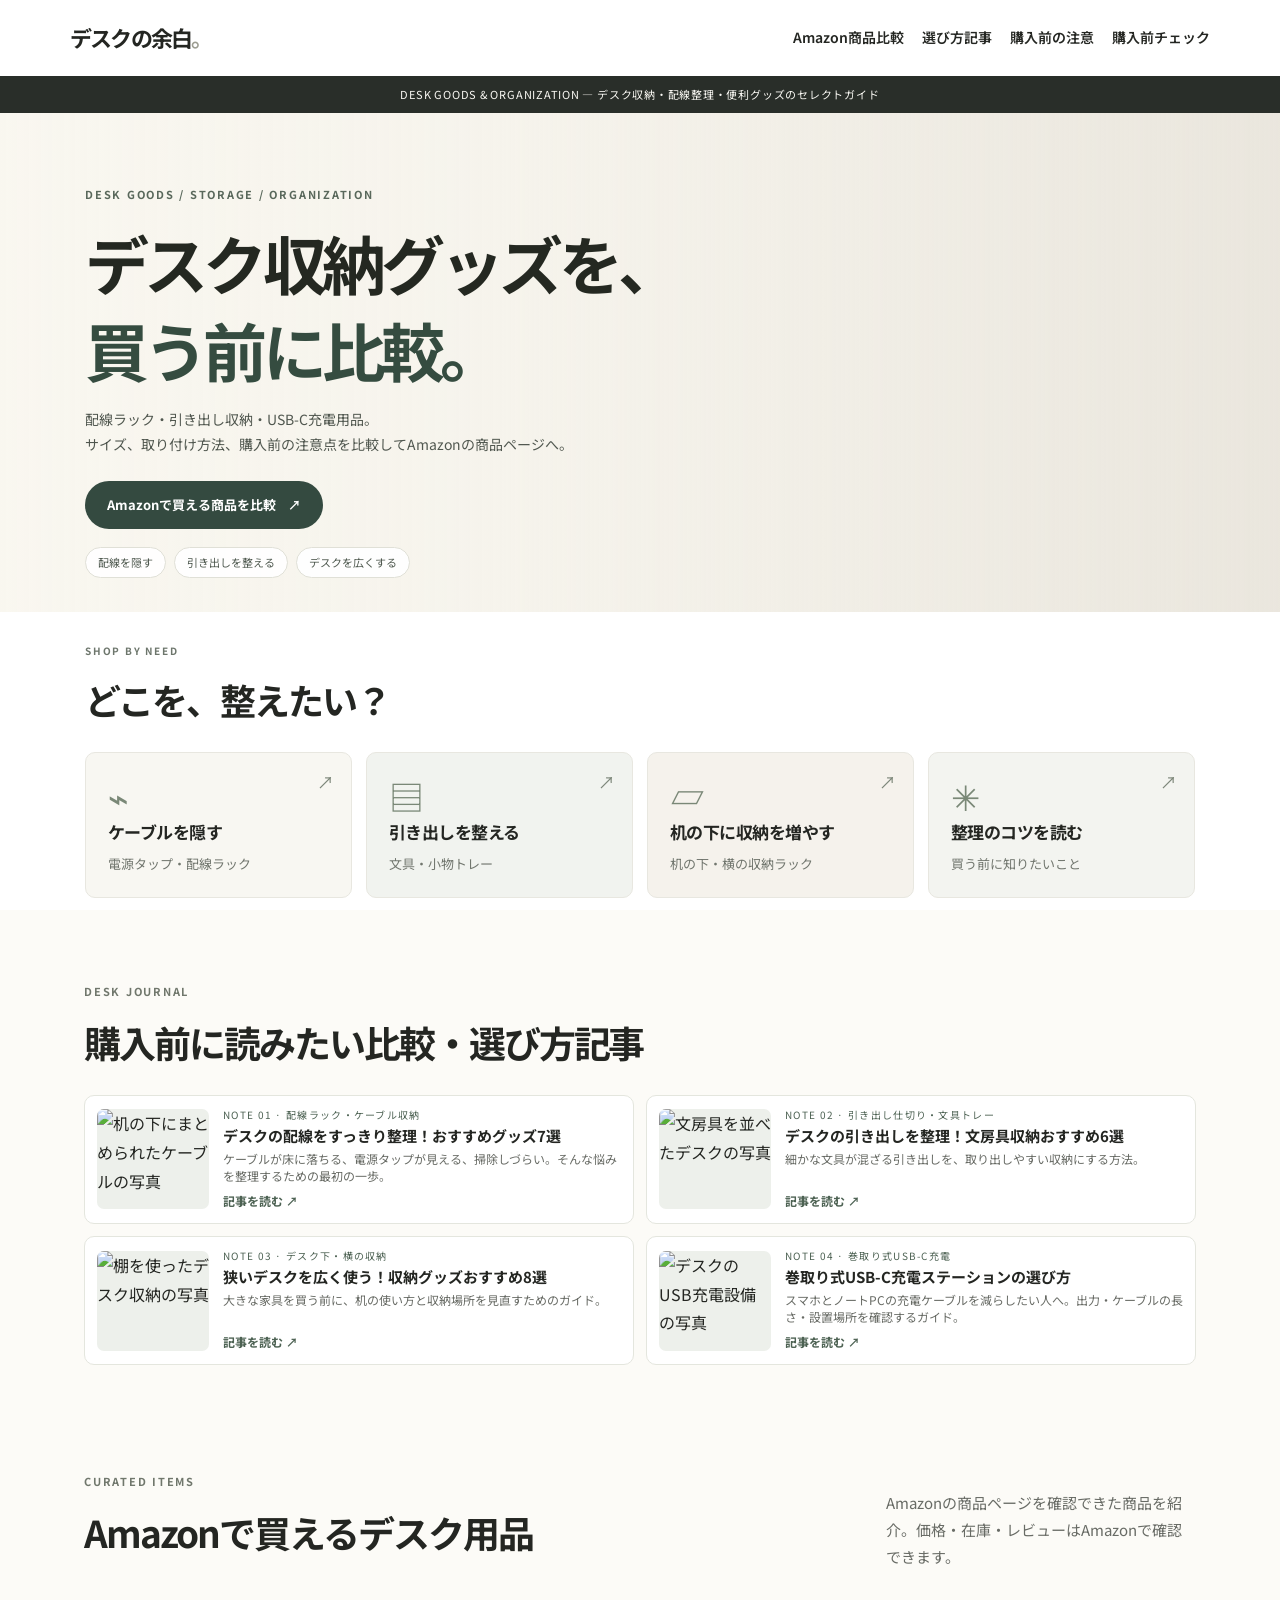
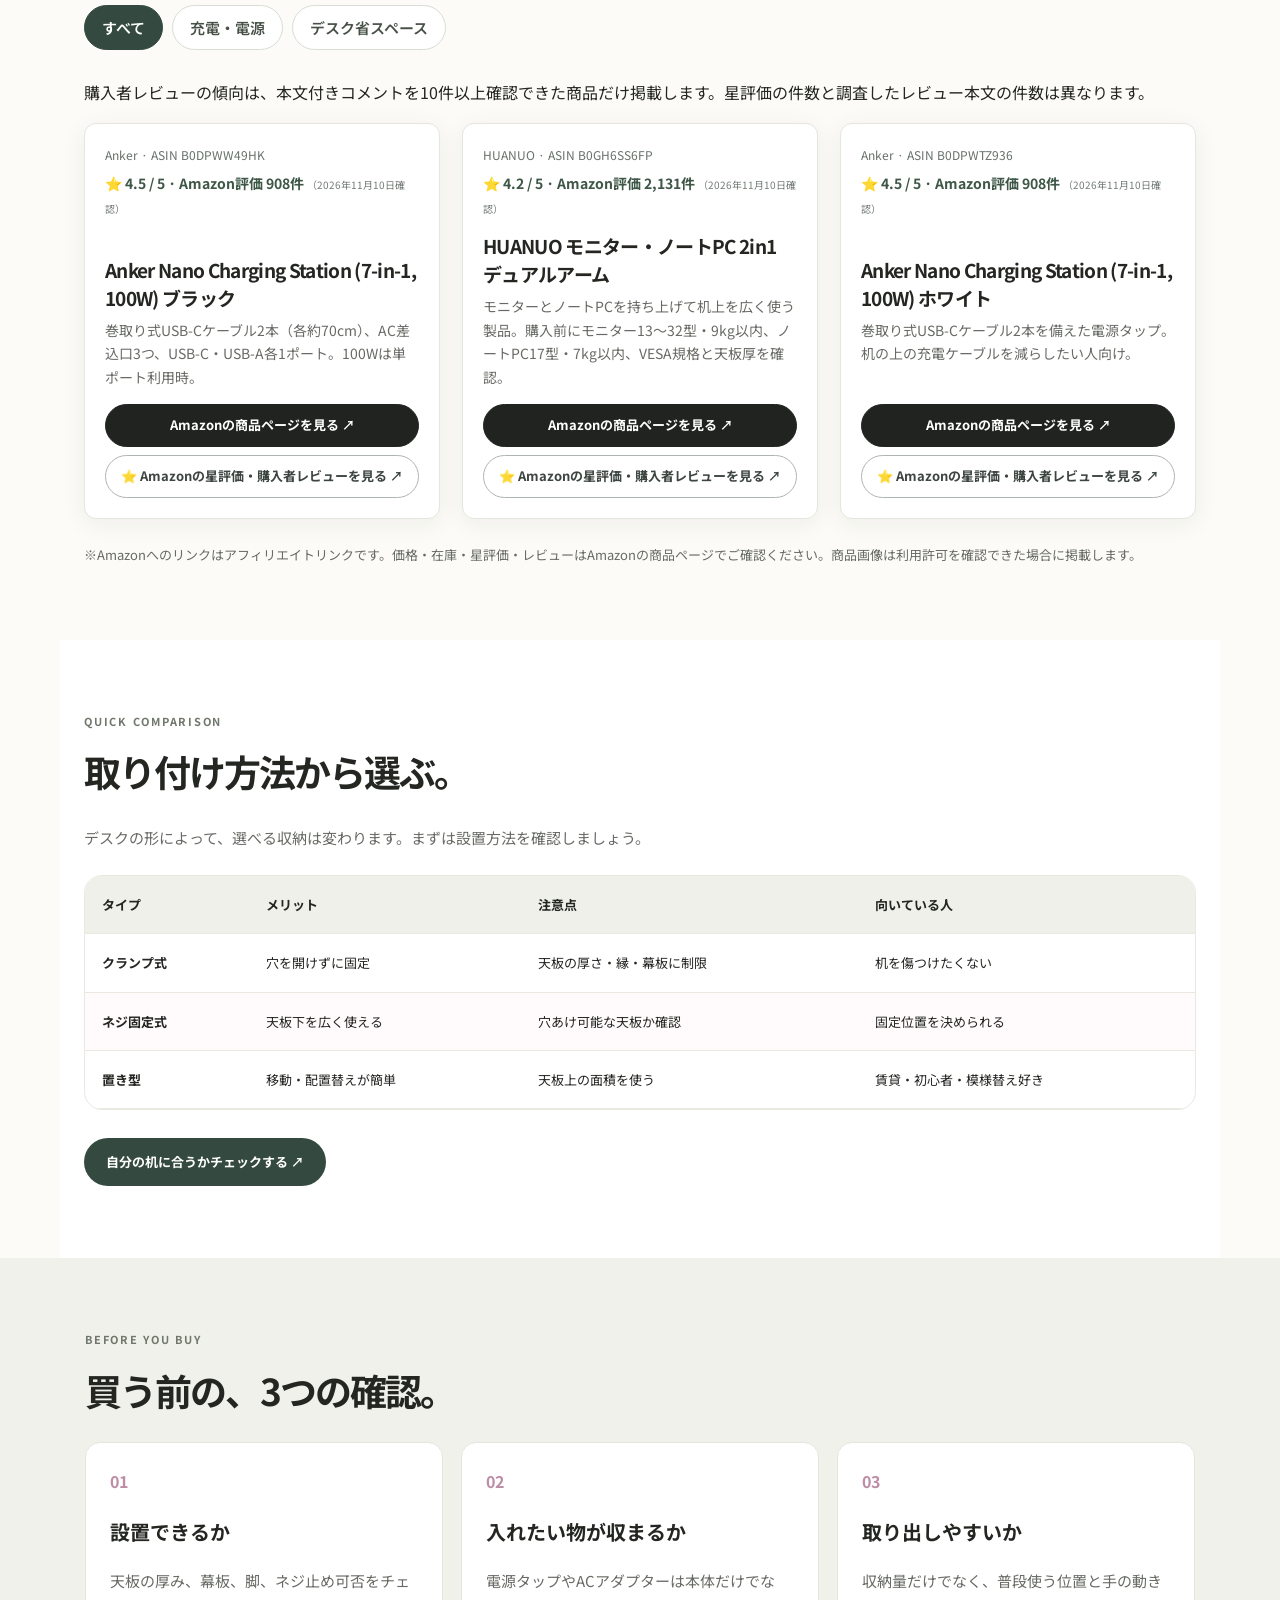
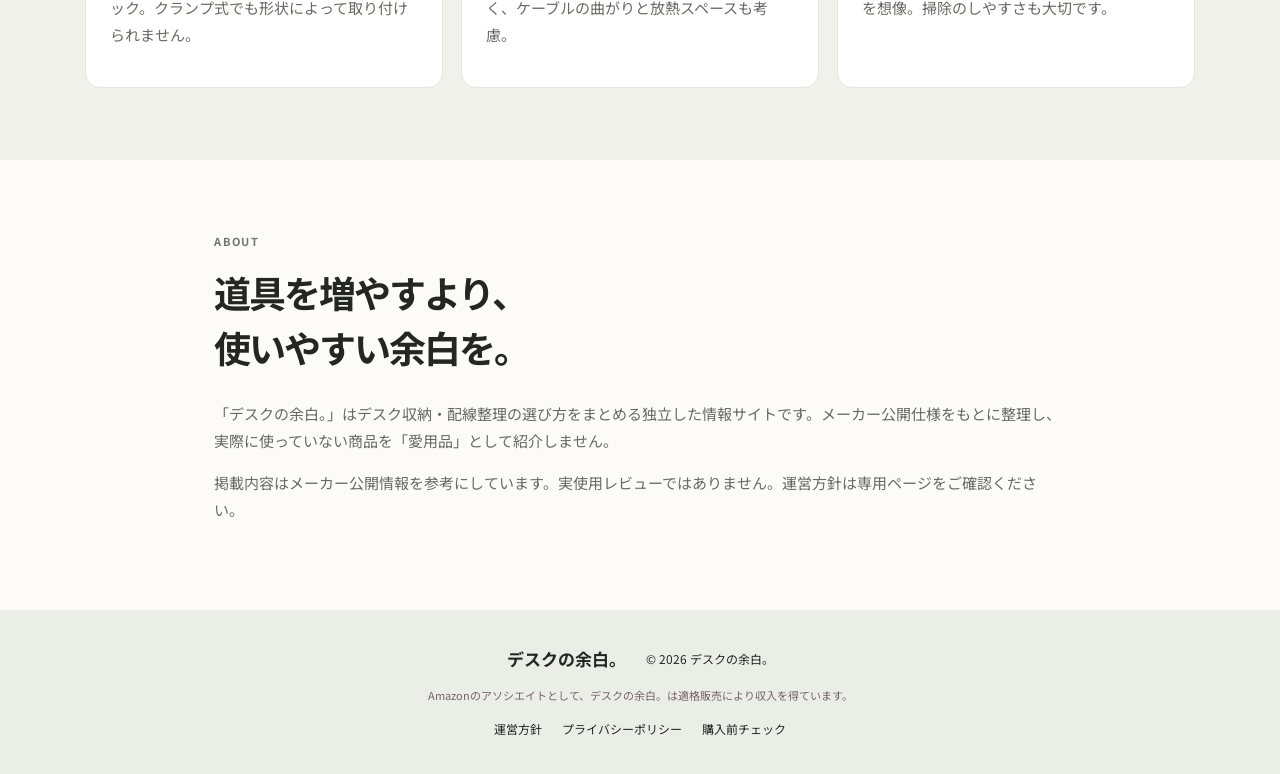
==== index.html @ 281f3b27 "Add Cloudflare Web Analytics to desk site" ====
<!DOCTYPE html>

<html lang="ja"><head><meta charset="utf-8"/><meta content="width=device-width,initial-scale=1" name="viewport"/><meta content="デスクの配線整理、狭い机の収納、引き出し整理に役立つおすすめグッズを比較。設置条件や選び方を分かりやすく紹介する「デスクの余白。」。" name="description"/><title>デスク収納・配線整理のおすすめ商品比較｜デスクの余白。</title><link rel="canonical" href="https://desk-no-yohaku.pages.dev/"><link href="style.css" rel="stylesheet"/><!-- Cloudflare Web Analytics --><script type='module' src='https://static.cloudflareinsights.com/beacon.min.js' data-cf-beacon='{"token": "8aba4ffc75384ae88e853df0a26def34"}'></script><!-- End Cloudflare Web Analytics --></head><body><header class="site-header"><a class="brand" href="./">デスクの余白<span>。</span></a><nav><a href="#products">Amazon商品比較</a><a href="#articles">選び方記事</a><a href="#guide">購入前の注意</a><a href="check.html">購入前チェック</a></nav></header><main><div class="announcement">DESK GOODS & ORGANIZATION — デスク収納・配線整理・便利グッズのセレクトガイド</div><section class="hero hero-photo"><div class="hero-photo-image" aria-hidden="true"></div><div class="hero-photo-shade" aria-hidden="true"></div><div class="eyebrow">DESK GOODS / STORAGE / ORGANIZATION</div><h1>デスク収納グッズを、<br/><em>買う前に比較。</em></h1><p>配線ラック・引き出し収納・USB-C充電用品。<br/>サイズ、取り付け方法、購入前の注意点を比較してAmazonの商品ページへ。</p><a class="hero-cta" href="#products">Amazonで買える商品を比較 <span>↗</span></a><div class="hero-bottom"><span>配線を隠す</span><span>引き出しを整える</span><span>デスクを広くする</span></div></section><section class="shop-paths" aria-label="デスク用品の探し方"><div class="shop-paths-inner"><div class="shop-kicker">SHOP BY NEED</div><h2>どこを、整えたい？</h2><div class="path-grid"><a href="notes/cable-goods-7.html"><span class="path-symbol">⌁</span><strong>ケーブルを隠す</strong><small>電源タップ・配線ラック</small><span class="path-arrow">↗</span></a><a href="notes/drawer-goods-6.html"><span class="path-symbol">▤</span><strong>引き出しを整える</strong><small>文具・小物トレー</small><span class="path-arrow">↗</span></a><a href="notes/small-desk-goods-8.html"><span class="path-symbol">▱</span><strong>机の下に収納を増やす</strong><small>机の下・横の収納ラック</small><span class="path-arrow">↗</span></a><a href="#articles"><span class="path-symbol">✳</span><strong>整理のコツを読む</strong><small>買う前に知りたいこと</small><span class="path-arrow">↗</span></a></div></div></section><section class="section article-section" id="articles"><div class="eyebrow">DESK JOURNAL</div><h2>購入前に読みたい比較・選び方記事</h2><div class="article-grid"><a class="article-tile" href="notes/cable-goods-7.html"><img class="article-thumb-photo" src="https://images.unsplash.com/photo-1760348213270-7cd00b8c3405?auto=format&amp;fit=crop&amp;w=640&amp;q=75" alt="机の下にまとめられたケーブルの写真" loading="lazy" decoding="async"><span class="article-number">NOTE 01 · 配線ラック・ケーブル収納</span><h3>デスクの配線をすっきり整理！おすすめグッズ7選</h3><p>ケーブルが床に落ちる、電源タップが見える、掃除しづらい。そんな悩みを整理するための最初の一歩。</p><span class="read-more">記事を読む ↗</span></a><a class="article-tile" href="notes/drawer-goods-6.html"><img class="article-thumb-photo" src="https://images.unsplash.com/photo-1767216418975-9853643c4f10?auto=format&amp;fit=crop&amp;w=640&amp;q=75" alt="文房具を並べたデスクの写真" loading="lazy" decoding="async"><span class="article-number">NOTE 02 · 引き出し仕切り・文具トレー</span><h3>デスクの引き出しを整理！文房具収納おすすめ6選</h3><p>細かな文具が混ざる引き出しを、取り出しやすい収納にする方法。</p><span class="read-more">記事を読む ↗</span></a><a class="article-tile" href="notes/small-desk-goods-8.html"><img class="article-thumb-photo" src="https://images.unsplash.com/photo-1770003354677-7c3b06d302e9?auto=format&amp;fit=crop&amp;w=640&amp;q=75" alt="棚を使ったデスク収納の写真" loading="lazy" decoding="async"><span class="article-number">NOTE 03 · デスク下・横の収納</span><h3>狭いデスクを広く使う！収納グッズおすすめ8選</h3><p>大きな家具を買う前に、机の使い方と収納場所を見直すためのガイド。</p><span class="read-more">記事を読む ↗</span></a><a class="article-tile" href="notes/retractable-usbc-charging.html"><img class="article-thumb-photo" src="https://images.unsplash.com/photo-1772083709870-b76dad7d765e?auto=format&amp;fit=crop&amp;w=640&amp;q=75" alt="デスクのUSB充電設備の写真" loading="lazy" decoding="async"><span class="article-number">NOTE 04 · 巻取り式USB-C充電</span><h3>巻取り式USB-C充電ステーションの選び方</h3><p>スマホとノートPCの充電ケーブルを減らしたい人へ。出力・ケーブルの長さ・設置場所を確認するガイド。</p><span class="read-more">記事を読む ↗</span></a></div></section><section class="section" id="products"><div class="section-top"><div><div class="eyebrow">CURATED ITEMS</div><h2>Amazonで買えるデスク用品</h2></div><p>Amazonの商品ページを確認できた商品を紹介。価格・在庫・レビューはAmazonで確認できます。</p></div><div aria-label="商品カテゴリ" class="filters" role="group"><button class="active" data-filter="すべて">すべて</button><button data-filter="充電">充電・電源</button><button data-filter="小物">デスク省スペース</button></div><p class="review-policy-note">購入者レビューの傾向は、本文付きコメントを10件以上確認できた商品だけ掲載します。星評価の件数と調査したレビュー本文の件数は異なります。</p><div class="products"><article class="product" data-category="充電"><div class="product-body"><div class="micro">Anker · ASIN B0DPWW49HK</div><p class="rating-evidence">⭐ 4.5 / 5 · Amazon評価 908件 <small>（2026年11月10日確認）</small></p><h3>Anker Nano Charging Station (7-in-1, 100W) ブラック</h3><p>巻取り式USB-Cケーブル2本（各約70cm）、AC差込口3つ、USB-C・USB-A各1ポート。100Wは単ポート利用時。</p><div class="actions amazon-actions"><a class="primary" href="https://www.amazon.co.jp/dp/B0DPWW49HK?tag=moon12-22" rel="sponsored noopener noreferrer" target="_blank">Amazonの商品ページを見る ↗</a><a class="secondary" href="https://www.amazon.co.jp/dp/B0DPWW49HK?tag=moon12-22#customerReviews" rel="sponsored noopener noreferrer" target="_blank">⭐ Amazonの星評価・購入者レビューを見る ↗</a></div></div></article><article class="product" data-category="小物"><div class="product-body"><div class="micro">HUANUO · ASIN B0GH6SS6FP</div><p class="rating-evidence">⭐ 4.2 / 5 · Amazon評価 2,131件 <small>（2026年11月10日確認）</small></p><h3>HUANUO モニター・ノートPC 2in1 デュアルアーム</h3><p>モニターとノートPCを持ち上げて机上を広く使う製品。購入前にモニター13〜32型・9kg以内、ノートPC17型・7kg以内、VESA規格と天板厚を確認。</p><div class="actions amazon-actions"><a class="primary" href="https://www.amazon.co.jp/dp/B0GH6SS6FP?tag=moon12-22" rel="sponsored noopener noreferrer" target="_blank">Amazonの商品ページを見る ↗</a><a class="secondary" href="https://www.amazon.co.jp/dp/B0GH6SS6FP?tag=moon12-22#customerReviews" rel="sponsored noopener noreferrer" target="_blank">⭐ Amazonの星評価・購入者レビューを見る ↗</a></div></div></article><article class="product" data-category="充電"><div class="product-body"><div class="micro">Anker · ASIN B0DPWTZ936</div><p class="rating-evidence">⭐ 4.5 / 5 · Amazon評価 908件 <small>（2026年11月10日確認）</small></p><h3>Anker Nano Charging Station (7-in-1, 100W) ホワイト</h3><p>巻取り式USB-Cケーブル2本を備えた電源タップ。机の上の充電ケーブルを減らしたい人向け。</p><div class="actions amazon-actions"><a class="primary" href="https://www.amazon.co.jp/dp/B0DPWTZ936?tag=moon12-22" rel="sponsored noopener noreferrer" target="_blank">Amazonの商品ページを見る ↗</a><a class="secondary" href="https://www.amazon.co.jp/dp/B0DPWTZ936?tag=moon12-22#customerReviews" rel="sponsored noopener noreferrer" target="_blank">⭐ Amazonの星評価・購入者レビューを見る ↗</a></div></div></article></div><p class="disclaimer">※Amazonへのリンクはアフィリエイトリンクです。価格・在庫・星評価・レビューはAmazonの商品ページでご確認ください。商品画像は利用許可を確認できた場合に掲載します。</p></section><section class="section comparison" id="compare"><div class="eyebrow">QUICK COMPARISON</div><h2>取り付け方法から選ぶ。</h2><p class="comparison-lead">デスクの形によって、選べる収納は変わります。まずは設置方法を確認しましょう。</p><div class="table-scroll"><table class="compare-table"><thead><tr><th>タイプ</th><th>メリット</th><th>注意点</th><th>向いている人</th></tr></thead><tbody><tr><th>クランプ式</th><td>穴を開けずに固定</td><td>天板の厚さ・縁・幕板に制限</td><td>机を傷つけたくない</td></tr><tr><th>ネジ固定式</th><td>天板下を広く使える</td><td>穴あけ可能な天板か確認</td><td>固定位置を決められる</td></tr><tr><th>置き型</th><td>移動・配置替えが簡単</td><td>天板上の面積を使う</td><td>賃貸・初心者・模様替え好き</td></tr></tbody></table></div><a class="check-cta" href="check.html">自分の机に合うかチェックする ↗</a></section><section class="section guide" id="guide"><div class="eyebrow">BEFORE YOU BUY</div><h2>買う前の、3つの確認。</h2><div class="steps"><article><span>01</span><h3>設置できるか</h3><p>天板の厚み、幕板、脚、ネジ止め可否をチェック。クランプ式でも形状によって取り付けられません。</p></article><article><span>02</span><h3>入れたい物が収まるか</h3><p>電源タップやACアダプターは本体だけでなく、ケーブルの曲がりと放熱スペースも考慮。</p></article><article><span>03</span><h3>取り出しやすいか</h3><p>収納量だけでなく、普段使う位置と手の動きを想像。掃除のしやすさも大切です。</p></article></div></section><section class="section about" id="about"><div class="eyebrow">ABOUT</div><h2>道具を増やすより、<br/>使いやすい余白を。</h2><p>「デスクの余白。」はデスク収納・配線整理の選び方をまとめる独立した情報サイトです。メーカー公開仕様をもとに整理し、実際に使っていない商品を「愛用品」として紹介しません。</p><p>掲載内容はメーカー公開情報を参考にしています。実使用レビューではありません。運営方針は専用ページをご確認ください。</p></section></main><footer><strong>デスクの余白。</strong><span>© 2026 デスクの余白。</span><small>Amazonのアソシエイトとして、デスクの余白。は適格販売により収入を得ています。</small><a href="about.html">運営方針</a> <a href="privacy.html">プライバシーポリシー</a><a href="check.html">購入前チェック</a></footer><script src="script.js"></script></body></html>
---- style.css ----
@import url('https://fonts.googleapis.com/css2?family=Noto+Sans+JP:wght@400;500;600;700&display=swap');
:root{--ink:#433b40;--muted:#776e74;--rose:#b16d8d;--rose-dark:#965473;--cream:#fffaf7;--line:#f0e5e9;--mint:#e9f3ed;--lav:#f0eafa}
*{box-sizing:border-box}html{scroll-behavior:smooth}body{margin:0;background:var(--cream);color:var(--ink);font-family:'Noto Sans JP',system-ui,sans-serif;font-size:15px;line-height:1.85}a{color:inherit;text-decoration:none}button{font-family:inherit}img,svg{max-width:100%}[hidden]{display:none!important}
.site-header{display:flex;align-items:center;justify-content:space-between;gap:22px;padding:18px max(22px,calc((100vw - 1140px)/2));background:#fff;box-shadow:0 1px 0 #f3e9ed}.brand{font-size:22px;font-weight:700;letter-spacing:-.08em;white-space:nowrap}.brand span{color:#d7a1b6}.site-header nav{display:flex;flex-wrap:wrap;gap:10px 18px;font-size:12px;font-weight:600}.site-header nav a:hover{color:var(--rose)}
.announcement{text-align:center;background:#f9e7ed;padding:7px 16px;color:#956780;font-size:11px;letter-spacing:.08em}
.hero{position:relative;isolation:isolate;overflow:hidden;min-height:460px;padding:72px max(24px,calc((100vw - 1110px)/2)) 44px;background:radial-gradient(circle at 85% 32%,#f5dbe8 0 13%,transparent 33%),linear-gradient(115deg,#fff7ed,#fceaf2 64%,#eef7ef);border-radius:0 0 38px 38px}.hero>*:not(.hero-stickers){position:relative;z-index:1}.eyebrow{font-size:11px;letter-spacing:.16em;color:#ae8295;font-weight:700}.hero h1{font-size:clamp(40px,5.8vw,70px);letter-spacing:-.075em;line-height:1.35;margin:22px 0}.hero h1 em{font-style:normal;color:#a66c89}.hero p{max-width:540px;line-height:2;color:#6b6066;margin:0 0 25px}.hero-cta,.primary,.check-cta{display:inline-flex;align-items:center;justify-content:center;gap:12px;background:var(--rose);color:white!important;border-radius:100px;padding:12px 22px;font-size:13px;font-weight:700;min-height:44px}.hero-cta:hover,.primary:hover,.check-cta:hover{background:var(--rose-dark)}.hero-stickers{position:absolute;right:9%;top:90px;font-size:50px;color:#d7b2c5;opacity:.6;display:flex;gap:18px;transform:rotate(-12deg)}.hero-bottom{display:flex;flex-wrap:wrap;gap:8px;margin-top:45px}.hero-bottom span{font-size:11px;background:#ffffffb8;padding:5px 12px;border-radius:100px;color:#856d79}
.section{max-width:1160px;margin:auto;padding:72px 24px}.section-top{display:flex;align-items:end;justify-content:space-between;gap:28px}.section-top p{max-width:310px;font-size:12px;color:var(--muted)}h1,h2,h3{overflow-wrap:anywhere}h2{font-size:clamp(25px,3.3vw,37px);letter-spacing:-.055em;line-height:1.5;margin:13px 0 24px}h3{line-height:1.55}.filters{display:flex;flex-wrap:wrap;gap:9px;margin:20px 0 28px}.filters button{border:1px solid #ead9e2;border-radius:100px;background:white;padding:9px 17px;color:#7c6470;font-size:12px;cursor:pointer}.filters button.active{background:var(--rose);color:white;border-color:var(--rose)}
.products{display:grid;grid-template-columns:repeat(3,minmax(0,1fr));gap:22px}.product{min-width:0;overflow:hidden;background:#fff;border:1px solid var(--line);border-radius:23px;box-shadow:0 7px 25px #8c617112;display:flex;flex-direction:column}.photo{position:relative;min-height:220px;display:flex;flex-direction:column;justify-content:center;align-items:center;gap:6px;padding:28px 15px 16px;background:linear-gradient(145deg,#faeaf0,#f2f5ec)}.product:nth-child(3n+2) .photo{background:linear-gradient(145deg,#eaf3ed,#f8f1e9)}.product:nth-child(3n+3) .photo{background:linear-gradient(145deg,#f0eafa,#f8eff1)}.photo-tag{position:absolute;top:12px;left:12px;background:#ffffffdf;border-radius:100px;padding:4px 12px;font-size:11px;color:#7f6173}.product-illustration{display:block;width:100%;max-width:270px;height:156px;object-fit:contain}.photo>a{font-size:11px;text-decoration:underline;text-underline-offset:3px;color:#855d73}.product-body{display:flex;flex-direction:column;flex:1;padding:20px}.micro{font-size:11px;color:#927d88}.product h3{font-size:16px;margin:8px 0 10px}.product p{font-size:12px;line-height:1.9;color:var(--muted);margin:0;flex:1}.actions{display:flex;gap:8px;flex-wrap:wrap;margin-top:18px}.actions a{font-size:11px;text-align:center;padding:10px 13px;border-radius:100px;min-height:40px}.actions .secondary{border:1px solid #e9dce3;background:#fff}.disclaimer{font-size:11px;line-height:1.9;color:var(--muted);margin:24px 0 0}
.comparison{background:#fff}.comparison-lead{font-size:13px;color:var(--muted)}.table-scroll{overflow-x:auto;border-radius:18px;border:1px solid var(--line);margin:24px 0}.compare-table{width:100%;border-collapse:collapse;min-width:600px;font-size:13px;text-align:left}.compare-table th,.compare-table td{padding:17px;border-bottom:1px solid var(--line)}.compare-table thead{background:#f9eaf0}.compare-table tbody tr:nth-child(even){background:#fffbfc}.check-cta{margin-top:4px}
.guide{background:#fdf0f5;max-width:none;padding-left:max(24px,calc((100vw - 1110px)/2));padding-right:max(24px,calc((100vw - 1110px)/2))}.steps{display:grid;grid-template-columns:repeat(3,minmax(0,1fr));gap:18px}.steps article{background:white;border-radius:20px;padding:24px}.steps span{color:#bd8da5;font-weight:700}.steps h3{font-size:18px}.steps p{font-size:13px;color:var(--muted)}
.article-grid{display:grid;grid-template-columns:repeat(3,minmax(0,1fr));gap:18px}.article-tile{display:flex;flex-direction:column;min-height:230px;padding:24px;border-radius:22px;background:white;border:1px solid var(--line)}.article-tile:nth-child(2){background:#f1f7f1}.article-tile:nth-child(3){background:#f3eff9}.article-number{font-size:10px;color:#b1859c;letter-spacing:.13em}.article-tile h3{font-size:18px;margin:12px 0}.article-tile p{font-size:12px;color:var(--muted);margin:0;flex:1}.read-more{font-size:12px;font-weight:700;color:var(--rose);margin-top:18px}.about{max-width:900px}.about p{font-size:13px;color:var(--muted)}footer{display:flex;justify-content:center;align-items:center;gap:12px 20px;flex-wrap:wrap;background:#f7eaf0;padding:34px 22px;text-align:center;font-size:12px}footer strong{font-size:17px}footer small{flex-basis:100%;font-size:11px;color:#76636d}
@media(max-width:880px){.site-header{align-items:flex-start;flex-direction:column;gap:8px}.products{grid-template-columns:repeat(2,minmax(0,1fr))}.article-grid,.steps{grid-template-columns:repeat(2,minmax(0,1fr))}.section-top{display:block}.hero-stickers{right:-20px;opacity:.3}}
@media(max-width:570px){body{font-size:14px}.site-header{padding:14px 18px}.brand{font-size:21px}.site-header nav{gap:8px 13px;font-size:11px}.announcement{font-size:10px}.hero{padding:52px 21px 30px;min-height:auto;border-radius:0 0 28px 28px}.hero h1{font-size:42px;margin:18px 0}.hero p{font-size:13px;line-height:1.9}.hero p br{display:none}.hero-bottom{margin-top:28px}.section{padding:48px 18px}.products,.article-grid,.steps{grid-template-columns:1fr;gap:16px}.product-illustration{height:175px}.photo{min-height:220px}.product h3{font-size:17px}.product-body{padding:20px}.filters{gap:7px}.filters button{font-size:11px;padding:8px 13px}.compare-table{font-size:12px}.guide{padding:48px 18px}.article-tile{min-height:195px}.actions a{font-size:12px}}


/* Editorial storefront redesign: clear purpose, neutral palette, intentional typography */
:root{--ink:#242622;--muted:#686b65;--rose:#344a40;--rose-dark:#25392f;--cream:#fcfbf7;--line:#e9e8e1;--mint:#f2f3ee;--lav:#f5f4f0}
body{background:var(--cream);color:var(--ink)}
.site-header{box-shadow:0 1px 0 #e8e8e2}
.brand{font-weight:700;letter-spacing:-.08em}
.brand span{color:#9c9d91}
.announcement{background:#292e29;color:#f9f8f3;letter-spacing:.07em;padding:9px 15px}
.hero{background:#f2f0e9;border-radius:0;min-height:450px;padding-top:74px;padding-bottom:48px}
.hero:before{content:"";position:absolute;right:8%;top:16%;width:25%;height:65%;border:1px solid #c9cbc0;border-radius:150px 150px 20px 20px;transform:rotate(12deg);opacity:.65}
.hero .eyebrow{color:#59685b}
.hero h1{max-width:740px;font-size:clamp(38px,5.7vw,66px);line-height:1.38;letter-spacing:-.075em}
.hero h1 em{color:#354c40}
.hero p{color:#50574f}
.hero-cta,.primary,.check-cta{background:#344a40}
.hero-cta:hover,.primary:hover,.check-cta:hover{background:#24382e}
.hero-stickers{right:10%;top:36%;transform:rotate(-10deg);font-size:12px;display:flex;flex-direction:column;gap:2px;color:#4f6253;opacity:.65;letter-spacing:.18em;font-weight:700}
.hero-bottom span{background:#fff;border:1px solid #e0e0d7;color:#505a50}
.eyebrow,.micro{color:#70776c}
.filters button{border-color:#d9ded4;color:#485148}
.filters button.active{background:#344a40;border-color:#344a40}
.product{border-color:#e7e8e1;box-shadow:0 5px 24px #262c2310;border-radius:18px}
.photo,.product:nth-child(3n+2) .photo,.product:nth-child(3n+3) .photo{background:#f2f2ec}
.product:nth-child(3n+2) .photo{background:#ecefe9}
.product:nth-child(3n+3) .photo{background:#f0eee8}
.photo-tag{color:#4b514a;border:1px solid #e2e5dd}
.photo>a{color:#3d5647}
.product-body h3{font-size:17px;letter-spacing:-.035em}
.actions a{border-radius:9px}
.guide{background:#f0f1eb}
.steps article,.article-tile{border:1px solid #e4e6de;border-radius:15px}
.article-tile:nth-child(2),.article-tile:nth-child(3){background:white}
.article-number,.read-more{color:#4d6253}
.comparison{background:#fff}
.compare-table thead{background:#eef0e9}
footer{background:#ebeee7}
@media(max-width:570px){.hero{padding-top:46px;padding-bottom:32px}.hero:before{right:-35%;top:5%;width:62%;height:80%;opacity:.2}.hero h1{font-size:36px;line-height:1.4}.hero-stickers{display:none}.product-illustration{height:175px}.photo{min-height:210px}.announcement{font-size:10px;line-height:1.6}}


/* Curated storefront category navigation */
.shop-paths{background:#fff;padding:64px 24px 28px}.shop-paths-inner{max-width:1110px;margin:auto}.shop-kicker{font-size:10px;letter-spacing:.18em;font-weight:700;color:#6d766c}.shop-paths h2{font-size:clamp(25px,3.5vw,36px);margin:12px 0 26px}.path-grid{display:grid;grid-template-columns:repeat(4,minmax(0,1fr));gap:14px}.path-grid a{position:relative;display:flex;flex-direction:column;align-items:flex-start;min-height:196px;border:1px solid #e8e7e0;border-radius:6px;padding:22px;background:#f8f7f2;transition:transform .2s,box-shadow .2s}.path-grid a:nth-child(2){background:#f1f3ef}.path-grid a:nth-child(3){background:#f5f2ec}.path-grid a:nth-child(4){background:#f3f4f0}.path-grid a:hover{transform:translateY(-3px);box-shadow:0 9px 22px #2d342310}.path-symbol{font-size:35px;line-height:1.2;color:#7a8877;margin-bottom:auto}.path-grid strong{font-size:15px;letter-spacing:-.03em}.path-grid small{font-size:11px;color:#71766e;margin-top:4px}.path-arrow{position:absolute;right:17px;top:14px;font-size:17px;color:#7c8679}.product{border-radius:8px}.photo{min-height:245px}.product-illustration{height:180px}.product-body{padding:19px}.product h3{font-size:16px}.section#products{padding-top:65px}.article-tile{border-radius:8px}@media(max-width:820px){.path-grid{grid-template-columns:repeat(2,minmax(0,1fr))}}@media(max-width:570px){.shop-paths{padding:45px 16px 10px}.path-grid{gap:10px}.path-grid a{min-height:160px;padding:15px 12px}.path-symbol{font-size:27px}.path-grid strong{font-size:13px}.path-grid small{font-size:10px}.photo{min-height:220px}.product-illustration{height:168px}}


/* Photo-led editorial redesign. Photographs illustrate desk styles, not the listed SKUs. */
.hero-photo{min-height:560px;background:#e8e4db;display:flex;flex-direction:column;justify-content:center;color:#242821}
.hero-photo-image{position:absolute;inset:0;z-index:-2;background-image:url('https://images.unsplash.com/photo-1498050108023-c5249f4df085?auto=format&fit=crop&w=1800&q=85');background-size:cover;background-position:center 52%}
.hero-photo-shade{position:absolute;inset:0;z-index:-1;background:linear-gradient(90deg,rgba(250,248,241,.97) 0%,rgba(250,248,241,.91) 35%,rgba(250,248,241,.36) 63%,rgba(250,248,241,.02) 100%)}
.hero-photo:before{display:none}.hero-photo h1{font-size:clamp(42px,6vw,70px);max-width:720px}.hero-photo p{max-width:500px}.hero-photo .eyebrow{font-size:11px}.hero-photo .hero-bottom span{background:#fffffff0}
.product-photo-scene{width:100%;height:225px;background-size:cover;background-position:center;filter:saturate(.75)}.product-photo-scene .scene-object{display:none}
.scene-1{background-image:url('https://images.unsplash.com/photo-1513542789411-b6a5d4f31634?auto=format&fit=crop&w=800&q=80')}
.scene-2{background-image:url('https://images.unsplash.com/photo-1498050108023-c5249f4df085?auto=format&fit=crop&w=800&q=80')}
.scene-3{background-image:url('https://images.unsplash.com/photo-1497366811353-6870744d04b2?auto=format&fit=crop&w=800&q=80')}
.scene-4{background-image:url('https://images.unsplash.com/photo-1519389950473-47ba0277781c?auto=format&fit=crop&w=800&q=80')}
.scene-5{background-image:url('https://images.unsplash.com/photo-1586023492125-27b2c045efd7?auto=format&fit=crop&w=800&q=80')}
.scene-6{background-image:url('https://images.unsplash.com/photo-1513542789411-b6a5d4f31634?auto=format&fit=crop&w=800&q=80')}
.photo{padding:0;min-height:0;display:block;background:#e8e8e3!important}.photo-tag{z-index:2;top:12px;left:12px;font-weight:700}.photo>a{display:block;background:white;padding:9px 14px;font-size:12px;text-align:left;text-decoration:none;border-top:1px solid #e9e8e3;color:#344a40;font-weight:600}.product-body{padding:20px}.product h3{font-size:16px}.product p{font-size:12px}
.shop-paths{padding-top:56px}.path-grid a{border-radius:10px}
@media(max-width:570px){.hero-photo{min-height:520px;padding-top:60px;padding-bottom:35px}.hero-photo-image{background-position:60% center}.hero-photo-shade{background:linear-gradient(90deg,rgba(250,248,241,.94),rgba(250,248,241,.80) 62%,rgba(250,248,241,.35))}.hero-photo h1{font-size:39px}.hero-photo p{font-size:13px}.product-photo-scene{height:220px}}


/* Mobile hero visibility hotfix 2026-11-09 */
.hero-photo{isolation:isolate;display:block;min-height:480px;padding-top:72px;padding-bottom:34px;background-color:#d8d1c4}
.hero-photo-image{z-index:0!important;background-image:url('https://images.unsplash.com/photo-1498050108023-c5249f4df085?auto=format&fit=crop&w=1600&q=85')!important;background-position:center center}
.hero-photo-shade{z-index:1!important;background:linear-gradient(90deg,rgba(249,247,241,.94) 0%,rgba(249,247,241,.80) 43%,rgba(249,247,241,.18) 100%)}
.hero-photo>*:not(.hero-photo-image):not(.hero-photo-shade){position:relative;z-index:2}
.hero-photo h1{max-width:670px;font-size:clamp(34px,5vw,64px);line-height:1.36;margin:14px 0 14px}
.hero-photo p{font-size:14px;line-height:1.75}
.hero-photo .hero-bottom{margin-top:18px}
@media(max-width:570px){
.site-header{display:flex;flex-direction:row;align-items:center;gap:12px;padding:13px 16px}
.brand{font-size:21px}
.site-header nav{display:flex;flex-wrap:nowrap;overflow-x:auto;gap:15px;max-width:60vw;scrollbar-width:none;white-space:nowrap;font-size:11px}
.site-header nav::-webkit-scrollbar{display:none}
.announcement{display:none}
.hero-photo{min-height:415px;padding:48px 18px 22px}
.hero-photo-image{background-position:64% center}
.hero-photo-shade{background:linear-gradient(90deg,rgba(249,247,241,.96),rgba(249,247,241,.83) 62%,rgba(249,247,241,.26))}
.hero-photo h1{font-size:34px;line-height:1.35;max-width:360px}
.hero-photo .eyebrow{font-size:9px;letter-spacing:.07em}
.hero-photo p{font-size:12px;max-width:310px;line-height:1.7}
.hero-photo .hero-cta{padding:11px 19px;min-height:42px;font-size:12px}
.hero-photo .hero-bottom{gap:6px;margin-top:16px}
.hero-photo .hero-bottom span{font-size:10px;padding:3px 9px}
.shop-paths{padding-top:30px}
.shop-paths h2{margin:8px 0 17px}
}


/* Definitive hero fix: paint the photograph directly on the hero element.
   This avoids negative stacking contexts and pseudo-element overlays. */
.hero.hero-photo{background-image:linear-gradient(90deg,rgba(250,248,241,.95) 0%,rgba(250,248,241,.78) 39%,rgba(250,248,241,.12) 100%),url("https://images.unsplash.com/photo-1498050108023-c5249f4df085?auto=format&fit=crop&w=1600&q=85")!important;background-color:#e8e4db!important;background-size:cover!important;background-position:center center!important}
.hero.hero-photo .hero-photo-image,.hero.hero-photo .hero-photo-shade{display:none!important}
@media(max-width:570px){.hero.hero-photo{background-image:linear-gradient(90deg,rgba(250,248,241,.95) 0%,rgba(250,248,241,.78) 58%,rgba(250,248,241,.24) 100%),url("https://images.unsplash.com/photo-1498050108023-c5249f4df085?auto=format&fit=crop&w=1100&q=85")!important;background-position:62% center!important}}


/* Readability pass: prioritize legible Japanese text on phones */
body{font-size:16px;line-height:1.8}
.site-header nav{font-size:14px}
.section-top p,.comparison-lead,.about p,.steps p,.article-tile p,.product p{font-size:15px;line-height:1.8}
.product h3{font-size:19px;line-height:1.55}
.micro,.photo>a,.disclaimer{font-size:13px}
.photo-tag{font-size:13px;max-width:calc(100% - 24px);white-space:normal;line-height:1.4}
.filters button{font-size:15px;padding:11px 17px;min-height:44px;font-weight:600}
.path-grid strong{font-size:17px}.path-grid small{font-size:13px}
.actions a{font-size:14px;min-height:44px}
.article-tile h3,.steps h3{font-size:20px}
.read-more{font-size:14px}
@media(max-width:570px){
body{font-size:16px}
.site-header nav{font-size:13px;max-width:64vw}
.hero-photo p{font-size:15px}
.hero-photo .hero-cta{font-size:15px}
.hero-photo .hero-bottom span{font-size:12px}
.shop-paths h2,.section h2{font-size:27px}
.path-grid strong{font-size:15px;line-height:1.5}
.path-grid small{font-size:12px}
.path-grid a{min-height:172px}
.filters button{font-size:14px;padding:10px 15px}
.product h3{font-size:19px}
.product p,.article-tile p,.steps p,.about p,.section-top p{font-size:15px}
.photo-tag{font-size:13px}
.micro,.photo>a{font-size:13px}
.actions a{font-size:14px}
.disclaimer{font-size:12px}
}


/* Compact product browsing: less scrolling, legible copy */
.product-photo-scene{height:150px!important;background-position:center}
.photo{min-height:0!important}
.product-body{padding:14px 16px}
.product h3{font-size:18px;margin:5px 0 6px}
.product p{line-height:1.6}
.actions{margin-top:12px}
.shop-paths{padding-top:30px;padding-bottom:12px}
.path-grid a{min-height:140px}
.section#products{padding-top:35px}
@media(max-width:570px){
.hero.hero-photo{min-height:350px!important;padding-top:32px;padding-bottom:22px}
.hero-photo h1{font-size:31px;margin:10px 0}
.hero-photo p{font-size:14px;margin-bottom:14px}
.hero-photo .hero-bottom{margin-top:12px}
.shop-paths{padding:24px 16px 8px}
.shop-paths h2{font-size:25px;margin:5px 0 12px}
.path-grid{gap:8px}
.path-grid a{min-height:122px;padding:11px}
.path-symbol{font-size:22px}
.path-grid strong{font-size:14px}
.path-grid small{font-size:11px}
.section#products{padding-top:28px}
.products{gap:12px}
.product{display:grid;grid-template-columns:116px minmax(0,1fr);align-items:stretch}
.photo{display:flex;flex-direction:column;justify-content:space-between;min-width:0}
.product-photo-scene{height:125px!important;min-height:125px}
.photo-tag{font-size:10px;top:5px;left:5px;padding:3px 5px;max-width:calc(100% - 10px)}
.photo>a{padding:7px;font-size:10px;line-height:1.5}
.product-body{padding:12px 11px}
.product h3{font-size:16px;line-height:1.45;margin:4px 0}
.product p{font-size:13px;line-height:1.55}
.micro{font-size:11px}
.actions{margin-top:9px;gap:5px}
.actions a{font-size:12px;padding:8px 9px;min-height:38px}
}

/* Article entry thumbnails: each drawing matches its article, not unrelated stock photos */
.article-topic-art{display:block;width:100%;aspect-ratio:320/190;margin-bottom:15px;overflow:hidden;border-radius:12px;background:#eef2ed}.article-topic-art svg{display:block;width:100%;height:100%}.article-tile{overflow:hidden}.article-tile .article-number{font-size:12px;line-height:1.5}

/* Match each homepage product card to its illustrated item; override old stock photo scenes. */
.product-photo-scene.product-specific-diagram{background-image:none!important;background:#f0f3ee!important;filter:none!important;overflow:hidden}.product-specific-diagram svg{width:100%;height:100%;display:block;object-fit:contain}

/* Neutral product card while official photo rights are unverified */
.product-photo-placeholder{height:150px;display:flex;align-items:center;justify-content:center;background:#f5f5f2;color:#9a9f9b;letter-spacing:.18em;font-size:10px;font-weight:600;border-bottom:1px solid #ecece7}
@media(max-width:570px){.product-photo-placeholder{height:125px;font-size:8px}}

/* Product listings: no fake stock images, decorative drawings, or empty image panels. */
#products .product{display:flex;flex-direction:column;background:#fff;border:1px solid #e4e6df;border-radius:12px;overflow:hidden}
#products .product .photo{display:block;background:transparent!important;min-height:0!important;order:2}
#products .product .photo-tag{display:none}
#products .product .photo>a{display:block;border-top:1px solid #e7e9e3;padding:12px 16px;font-size:13px;background:#fafbf9;color:#35574b;text-decoration:underline;text-underline-offset:3px}
#products .product .product-body{order:1;padding:20px}
#products .product .micro{color:#65716a;font-size:12px}
#products .product h3{font-size:19px;line-height:1.5}
#products .product p{font-size:14px;line-height:1.7}
@media(max-width:570px){#products .product{display:flex;grid-template-columns:none}#products .product .product-body{padding:17px}#products .product .photo>a{padding:11px 17px}}

/* Editorial photos: modest, consistent horizontal thumbnails, never oversized illustrations. */
.article-tile .article-thumb-photo{display:block;width:100%;height:132px;max-height:132px;object-fit:cover;object-position:center;border-radius:8px;margin:0 0 13px;background:#edf0eb}
.article-tile{min-height:0!important}
@media(max-width:570px){.article-tile .article-thumb-photo{height:104px;max-height:104px}.article-tile{padding:16px!important}.article-tile h3{margin:7px 0}}

/* Compact editorial entry rows: thumbnail left, article information right. */
#articles .article-grid{display:grid;grid-template-columns:repeat(2,minmax(0,1fr));gap:12px}
#articles .article-tile{display:grid!important;grid-template-columns:112px minmax(0,1fr);grid-template-rows:auto auto 1fr auto;column-gap:14px;align-content:center;min-height:126px!important;padding:12px!important;border-radius:10px;overflow:hidden}
#articles .article-tile .article-thumb-photo{grid-column:1;grid-row:1/5;width:112px;height:100px;max-height:100px;object-fit:cover;border-radius:7px;margin:0!important;align-self:center}
#articles .article-tile .article-number{grid-column:2;grid-row:1;font-size:10px;line-height:1.3}
#articles .article-tile h3{grid-column:2;grid-row:2;font-size:15px;line-height:1.4;margin:4px 0!important}
#articles .article-tile p{grid-column:2;grid-row:3;font-size:12px;line-height:1.45;margin:0}
#articles .article-tile .read-more{grid-column:2;grid-row:4;font-size:12px;margin-top:5px}
@media(max-width:820px){#articles .article-grid{grid-template-columns:1fr;gap:9px}}
@media(max-width:570px){#articles .article-tile{grid-template-columns:88px minmax(0,1fr);column-gap:11px;min-height:104px!important;padding:9px!important}#articles .article-tile .article-thumb-photo{width:88px;height:88px;max-height:88px}#articles .article-tile .article-number{font-size:9px}#articles .article-tile h3{font-size:14px;line-height:1.35}#articles .article-tile p{font-size:11px;line-height:1.4;display:-webkit-box;-webkit-line-clamp:2;-webkit-box-orient:vertical;overflow:hidden}#articles .article-tile .read-more{font-size:11px;margin-top:3px}}

/* Approved Amazon link UI: stacked black product link and white review link. */
#products .amazon-actions{display:flex!important;flex-direction:column!important;gap:8px!important;align-items:stretch!important;margin-top:14px}
#products .amazon-actions a{box-sizing:border-box;display:flex;justify-content:center;align-items:center;text-align:center;width:100%;min-height:43px;border-radius:999px!important;padding:10px 14px!important;font-size:13px!important;line-height:1.45;font-weight:700;text-decoration:none;white-space:normal}
#products .amazon-actions a.primary{background:#202320!important;color:#fff!important;border:1px solid #202320!important}
#products .amazon-actions a.secondary{background:#fff!important;color:#3d4541!important;border:1px solid #aeb5af!important}

#products .rating-evidence{font-size:13px;font-weight:700;color:#3e5747;margin:7px 0}#products .rating-evidence small{font-size:10px;color:#737b75;font-weight:400}
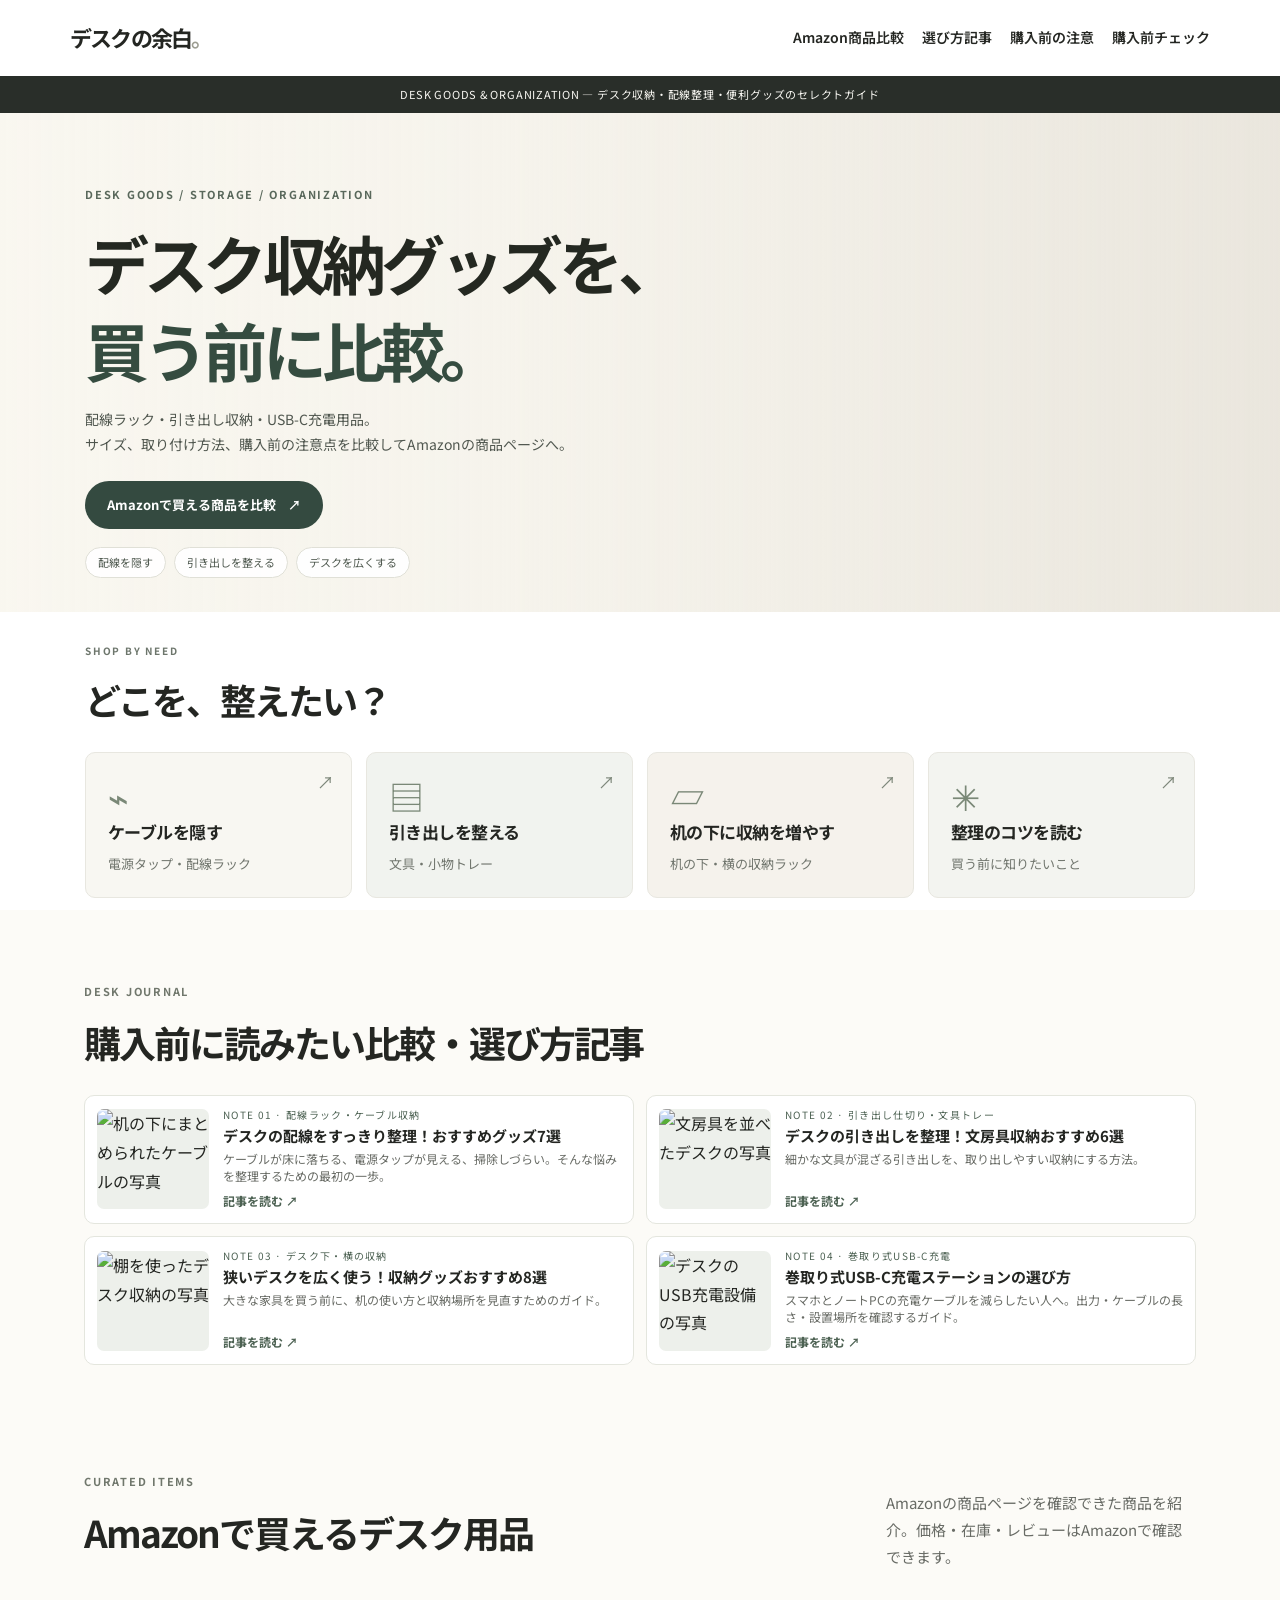
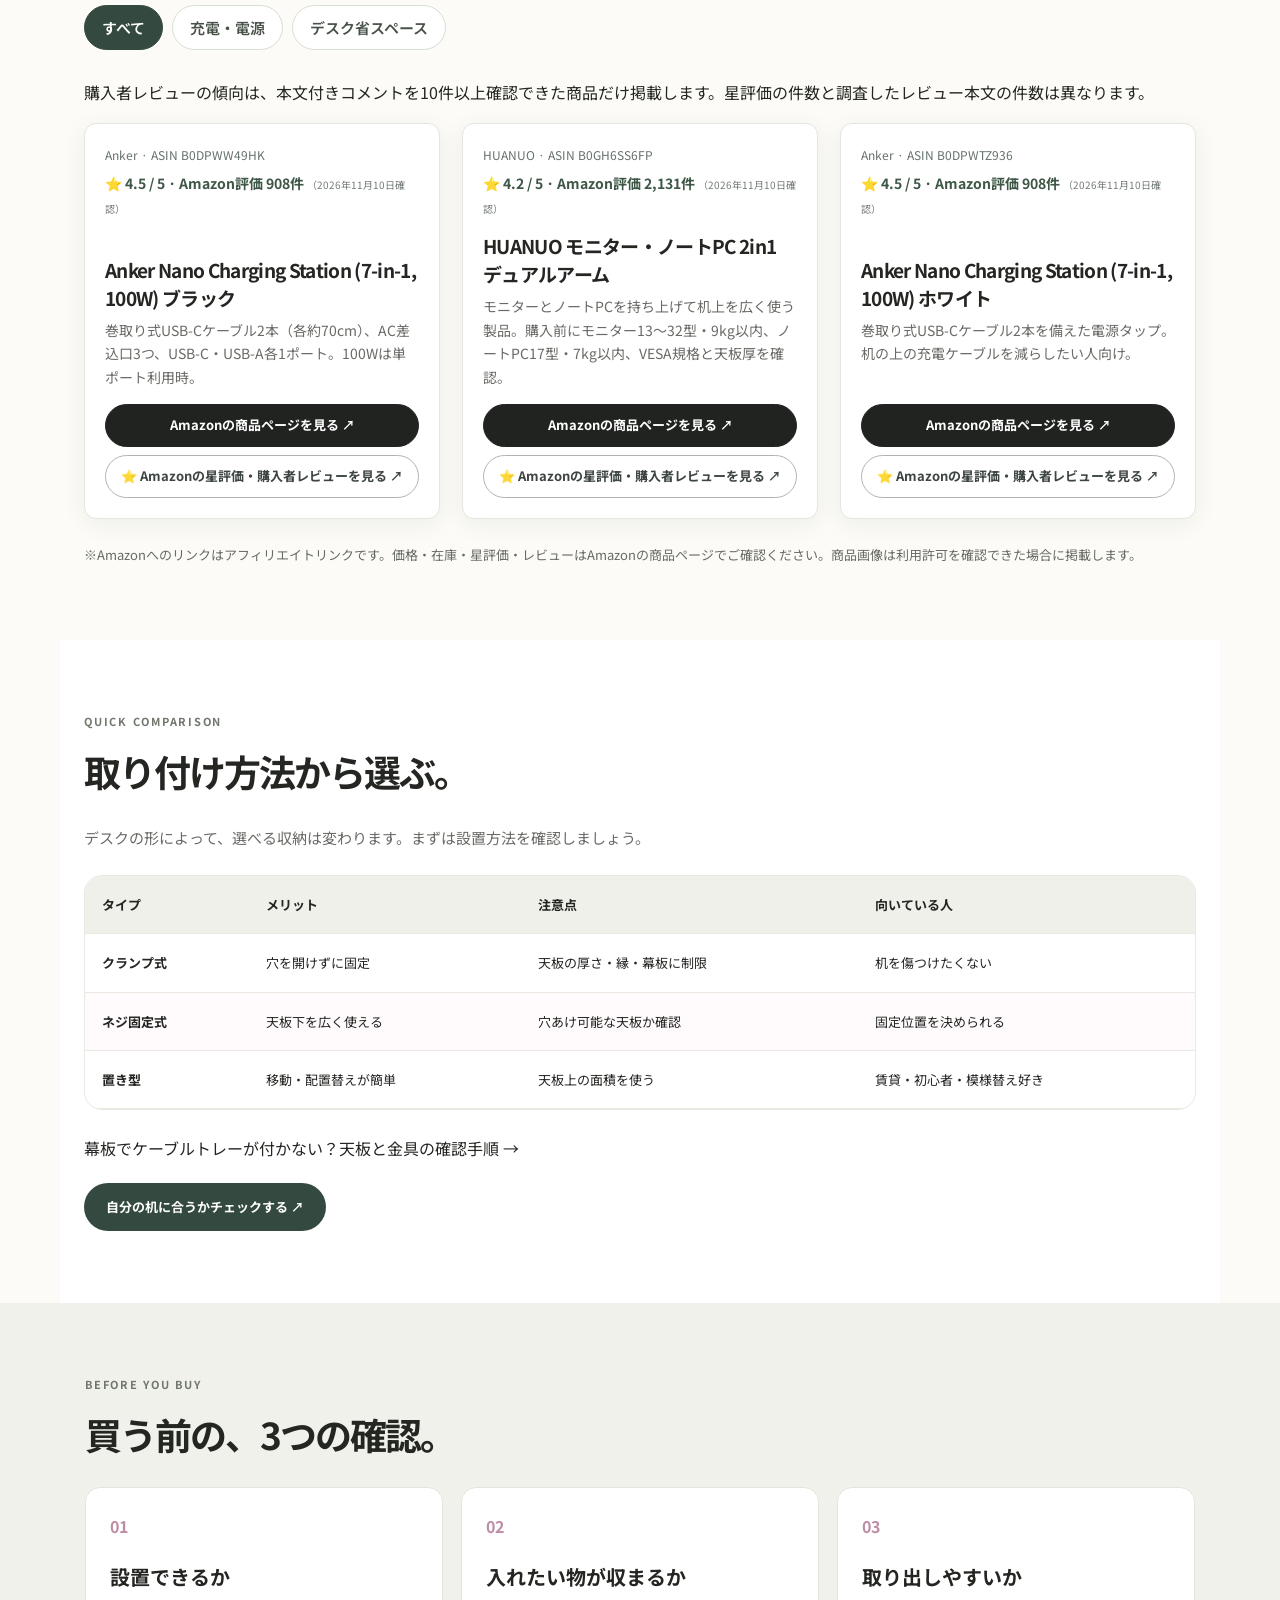
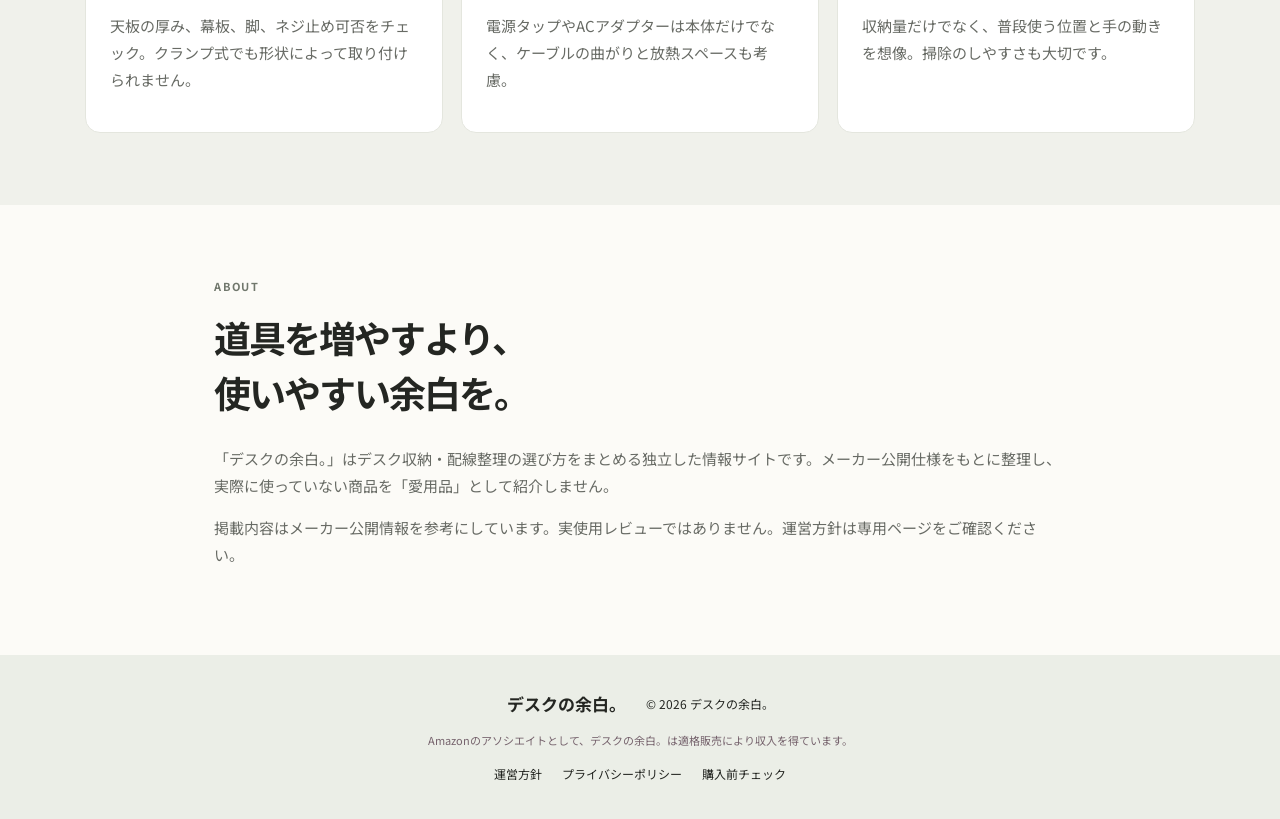
==== commit 06e08009: "Link homepage to cable tray fitting guide for readers and crawlers" ====
--- a/index.html
+++ b/index.html
@@ -1,3 +1,3 @@
 <!DOCTYPE html>
 
-<html lang="ja"><head><meta charset="utf-8"/><meta content="width=device-width,initial-scale=1" name="viewport"/><meta content="デスクの配線整理、狭い机の収納、引き出し整理に役立つおすすめグッズを比較。設置条件や選び方を分かりやすく紹介する「デスクの余白。」。" name="description"/><title>デスク収納・配線整理のおすすめ商品比較｜デスクの余白。</title><link rel="canonical" href="https://desk-no-yohaku.pages.dev/"><link href="style.css" rel="stylesheet"/><!-- Cloudflare Web Analytics --><script type='module' src='https://static.cloudflareinsights.com/beacon.min.js' data-cf-beacon='{"token": "8aba4ffc75384ae88e853df0a26def34"}'></script><!-- End Cloudflare Web Analytics --></head><body><header class="site-header"><a class="brand" href="./">デスクの余白<span>。</span></a><nav><a href="#products">Amazon商品比較</a><a href="#articles">選び方記事</a><a href="#guide">購入前の注意</a><a href="check.html">購入前チェック</a></nav></header><main><div class="announcement">DESK GOODS & ORGANIZATION — デスク収納・配線整理・便利グッズのセレクトガイド</div><section class="hero hero-photo"><div class="hero-photo-image" aria-hidden="true"></div><div class="hero-photo-shade" aria-hidden="true"></div><div class="eyebrow">DESK GOODS / STORAGE / ORGANIZATION</div><h1>デスク収納グッズを、<br/><em>買う前に比較。</em></h1><p>配線ラック・引き出し収納・USB-C充電用品。<br/>サイズ、取り付け方法、購入前の注意点を比較してAmazonの商品ページへ。</p><a class="hero-cta" href="#products">Amazonで買える商品を比較 <span>↗</span></a><div class="hero-bottom"><span>配線を隠す</span><span>引き出しを整える</span><span>デスクを広くする</span></div></section><section class="shop-paths" aria-label="デスク用品の探し方"><div class="shop-paths-inner"><div class="shop-kicker">SHOP BY NEED</div><h2>どこを、整えたい？</h2><div class="path-grid"><a href="notes/cable-goods-7.html"><span class="path-symbol">⌁</span><strong>ケーブルを隠す</strong><small>電源タップ・配線ラック</small><span class="path-arrow">↗</span></a><a href="notes/drawer-goods-6.html"><span class="path-symbol">▤</span><strong>引き出しを整える</strong><small>文具・小物トレー</small><span class="path-arrow">↗</span></a><a href="notes/small-desk-goods-8.html"><span class="path-symbol">▱</span><strong>机の下に収納を増やす</strong><small>机の下・横の収納ラック</small><span class="path-arrow">↗</span></a><a href="#articles"><span class="path-symbol">✳</span><strong>整理のコツを読む</strong><small>買う前に知りたいこと</small><span class="path-arrow">↗</span></a></div></div></section><section class="section article-section" id="articles"><div class="eyebrow">DESK JOURNAL</div><h2>購入前に読みたい比較・選び方記事</h2><div class="article-grid"><a class="article-tile" href="notes/cable-goods-7.html"><img class="article-thumb-photo" src="https://images.unsplash.com/photo-1760348213270-7cd00b8c3405?auto=format&amp;fit=crop&amp;w=640&amp;q=75" alt="机の下にまとめられたケーブルの写真" loading="lazy" decoding="async"><span class="article-number">NOTE 01 · 配線ラック・ケーブル収納</span><h3>デスクの配線をすっきり整理！おすすめグッズ7選</h3><p>ケーブルが床に落ちる、電源タップが見える、掃除しづらい。そんな悩みを整理するための最初の一歩。</p><span class="read-more">記事を読む ↗</span></a><a class="article-tile" href="notes/drawer-goods-6.html"><img class="article-thumb-photo" src="https://images.unsplash.com/photo-1767216418975-9853643c4f10?auto=format&amp;fit=crop&amp;w=640&amp;q=75" alt="文房具を並べたデスクの写真" loading="lazy" decoding="async"><span class="article-number">NOTE 02 · 引き出し仕切り・文具トレー</span><h3>デスクの引き出しを整理！文房具収納おすすめ6選</h3><p>細かな文具が混ざる引き出しを、取り出しやすい収納にする方法。</p><span class="read-more">記事を読む ↗</span></a><a class="article-tile" href="notes/small-desk-goods-8.html"><img class="article-thumb-photo" src="https://images.unsplash.com/photo-1770003354677-7c3b06d302e9?auto=format&amp;fit=crop&amp;w=640&amp;q=75" alt="棚を使ったデスク収納の写真" loading="lazy" decoding="async"><span class="article-number">NOTE 03 · デスク下・横の収納</span><h3>狭いデスクを広く使う！収納グッズおすすめ8選</h3><p>大きな家具を買う前に、机の使い方と収納場所を見直すためのガイド。</p><span class="read-more">記事を読む ↗</span></a><a class="article-tile" href="notes/retractable-usbc-charging.html"><img class="article-thumb-photo" src="https://images.unsplash.com/photo-1772083709870-b76dad7d765e?auto=format&amp;fit=crop&amp;w=640&amp;q=75" alt="デスクのUSB充電設備の写真" loading="lazy" decoding="async"><span class="article-number">NOTE 04 · 巻取り式USB-C充電</span><h3>巻取り式USB-C充電ステーションの選び方</h3><p>スマホとノートPCの充電ケーブルを減らしたい人へ。出力・ケーブルの長さ・設置場所を確認するガイド。</p><span class="read-more">記事を読む ↗</span></a></div></section><section class="section" id="products"><div class="section-top"><div><div class="eyebrow">CURATED ITEMS</div><h2>Amazonで買えるデスク用品</h2></div><p>Amazonの商品ページを確認できた商品を紹介。価格・在庫・レビューはAmazonで確認できます。</p></div><div aria-label="商品カテゴリ" class="filters" role="group"><button class="active" data-filter="すべて">すべて</button><button data-filter="充電">充電・電源</button><button data-filter="小物">デスク省スペース</button></div><p class="review-policy-note">購入者レビューの傾向は、本文付きコメントを10件以上確認できた商品だけ掲載します。星評価の件数と調査したレビュー本文の件数は異なります。</p><div class="products"><article class="product" data-category="充電"><div class="product-body"><div class="micro">Anker · ASIN B0DPWW49HK</div><p class="rating-evidence">⭐ 4.5 / 5 · Amazon評価 908件 <small>（2026年11月10日確認）</small></p><h3>Anker Nano Charging Station (7-in-1, 100W) ブラック</h3><p>巻取り式USB-Cケーブル2本（各約70cm）、AC差込口3つ、USB-C・USB-A各1ポート。100Wは単ポート利用時。</p><div class="actions amazon-actions"><a class="primary" href="https://www.amazon.co.jp/dp/B0DPWW49HK?tag=moon12-22" rel="sponsored noopener noreferrer" target="_blank">Amazonの商品ページを見る ↗</a><a class="secondary" href="https://www.amazon.co.jp/dp/B0DPWW49HK?tag=moon12-22#customerReviews" rel="sponsored noopener noreferrer" target="_blank">⭐ Amazonの星評価・購入者レビューを見る ↗</a></div></div></article><article class="product" data-category="小物"><div class="product-body"><div class="micro">HUANUO · ASIN B0GH6SS6FP</div><p class="rating-evidence">⭐ 4.2 / 5 · Amazon評価 2,131件 <small>（2026年11月10日確認）</small></p><h3>HUANUO モニター・ノートPC 2in1 デュアルアーム</h3><p>モニターとノートPCを持ち上げて机上を広く使う製品。購入前にモニター13〜32型・9kg以内、ノートPC17型・7kg以内、VESA規格と天板厚を確認。</p><div class="actions amazon-actions"><a class="primary" href="https://www.amazon.co.jp/dp/B0GH6SS6FP?tag=moon12-22" rel="sponsored noopener noreferrer" target="_blank">Amazonの商品ページを見る ↗</a><a class="secondary" href="https://www.amazon.co.jp/dp/B0GH6SS6FP?tag=moon12-22#customerReviews" rel="sponsored noopener noreferrer" target="_blank">⭐ Amazonの星評価・購入者レビューを見る ↗</a></div></div></article><article class="product" data-category="充電"><div class="product-body"><div class="micro">Anker · ASIN B0DPWTZ936</div><p class="rating-evidence">⭐ 4.5 / 5 · Amazon評価 908件 <small>（2026年11月10日確認）</small></p><h3>Anker Nano Charging Station (7-in-1, 100W) ホワイト</h3><p>巻取り式USB-Cケーブル2本を備えた電源タップ。机の上の充電ケーブルを減らしたい人向け。</p><div class="actions amazon-actions"><a class="primary" href="https://www.amazon.co.jp/dp/B0DPWTZ936?tag=moon12-22" rel="sponsored noopener noreferrer" target="_blank">Amazonの商品ページを見る ↗</a><a class="secondary" href="https://www.amazon.co.jp/dp/B0DPWTZ936?tag=moon12-22#customerReviews" rel="sponsored noopener noreferrer" target="_blank">⭐ Amazonの星評価・購入者レビューを見る ↗</a></div></div></article></div><p class="disclaimer">※Amazonへのリンクはアフィリエイトリンクです。価格・在庫・星評価・レビューはAmazonの商品ページでご確認ください。商品画像は利用許可を確認できた場合に掲載します。</p></section><section class="section comparison" id="compare"><div class="eyebrow">QUICK COMPARISON</div><h2>取り付け方法から選ぶ。</h2><p class="comparison-lead">デスクの形によって、選べる収納は変わります。まずは設置方法を確認しましょう。</p><div class="table-scroll"><table class="compare-table"><thead><tr><th>タイプ</th><th>メリット</th><th>注意点</th><th>向いている人</th></tr></thead><tbody><tr><th>クランプ式</th><td>穴を開けずに固定</td><td>天板の厚さ・縁・幕板に制限</td><td>机を傷つけたくない</td></tr><tr><th>ネジ固定式</th><td>天板下を広く使える</td><td>穴あけ可能な天板か確認</td><td>固定位置を決められる</td></tr><tr><th>置き型</th><td>移動・配置替えが簡単</td><td>天板上の面積を使う</td><td>賃貸・初心者・模様替え好き</td></tr></tbody></table></div><a class="check-cta" href="check.html">自分の机に合うかチェックする ↗</a></section><section class="section guide" id="guide"><div class="eyebrow">BEFORE YOU BUY</div><h2>買う前の、3つの確認。</h2><div class="steps"><article><span>01</span><h3>設置できるか</h3><p>天板の厚み、幕板、脚、ネジ止め可否をチェック。クランプ式でも形状によって取り付けられません。</p></article><article><span>02</span><h3>入れたい物が収まるか</h3><p>電源タップやACアダプターは本体だけでなく、ケーブルの曲がりと放熱スペースも考慮。</p></article><article><span>03</span><h3>取り出しやすいか</h3><p>収納量だけでなく、普段使う位置と手の動きを想像。掃除のしやすさも大切です。</p></article></div></section><section class="section about" id="about"><div class="eyebrow">ABOUT</div><h2>道具を増やすより、<br/>使いやすい余白を。</h2><p>「デスクの余白。」はデスク収納・配線整理の選び方をまとめる独立した情報サイトです。メーカー公開仕様をもとに整理し、実際に使っていない商品を「愛用品」として紹介しません。</p><p>掲載内容はメーカー公開情報を参考にしています。実使用レビューではありません。運営方針は専用ページをご確認ください。</p></section></main><footer><strong>デスクの余白。</strong><span>© 2026 デスクの余白。</span><small>Amazonのアソシエイトとして、デスクの余白。は適格販売により収入を得ています。</small><a href="about.html">運営方針</a> <a href="privacy.html">プライバシーポリシー</a><a href="check.html">購入前チェック</a></footer><script src="script.js"></script></body></html>+<html lang="ja"><head><meta charset="utf-8"/><meta content="width=device-width,initial-scale=1" name="viewport"/><meta content="デスクの配線整理、狭い机の収納、引き出し整理に役立つおすすめグッズを比較。設置条件や選び方を分かりやすく紹介する「デスクの余白。」。" name="description"/><title>デスク収納・配線整理のおすすめ商品比較｜デスクの余白。</title><link href="style.css" rel="stylesheet"/><!-- Cloudflare Web Analytics --><script type='module' src='https://static.cloudflareinsights.com/beacon.min.js' data-cf-beacon='{"token": "b279277d8dfe49c0ad2bdf793476e3ce"}'></script><!-- End Cloudflare Web Analytics --><script type="application/ld+json">{"@context": "https://schema.org", "@type": "WebSite", "name": "デスクの余白。", "url": "https://desk-no-yohaku.pages.dev/", "inLanguage": "ja", "description": "デスクの配線整理、狭い机の収納、引き出し整理に役立つおすすめグッズを比較。設置条件や選び方を分かりやすく紹介する「デスクの余白。」。"}</script><link rel="canonical" href="https://desk-no-yohaku.pages.dev/"></head><body><header class="site-header"><a class="brand" href="./">デスクの余白<span>。</span></a><nav><a href="#products">Amazon商品比較</a><a href="#articles">選び方記事</a><a href="#guide">購入前の注意</a><a href="check.html">購入前チェック</a></nav></header><main><div class="announcement">DESK GOODS & ORGANIZATION — デスク収納・配線整理・便利グッズのセレクトガイド</div><section class="hero hero-photo"><div class="hero-photo-image" aria-hidden="true"></div><div class="hero-photo-shade" aria-hidden="true"></div><div class="eyebrow">DESK GOODS / STORAGE / ORGANIZATION</div><h1>デスク収納グッズを、<br/><em>買う前に比較。</em></h1><p>配線ラック・引き出し収納・USB-C充電用品。<br/>サイズ、取り付け方法、購入前の注意点を比較してAmazonの商品ページへ。</p><a class="hero-cta" href="#products">Amazonで買える商品を比較 <span>↗</span></a><div class="hero-bottom"><span>配線を隠す</span><span>引き出しを整える</span><span>デスクを広くする</span></div></section><section class="shop-paths" aria-label="デスク用品の探し方"><div class="shop-paths-inner"><div class="shop-kicker">SHOP BY NEED</div><h2>どこを、整えたい？</h2><div class="path-grid"><a href="notes/cable-goods-7.html"><span class="path-symbol">⌁</span><strong>ケーブルを隠す</strong><small>電源タップ・配線ラック</small><span class="path-arrow">↗</span></a><a href="notes/drawer-goods-6.html"><span class="path-symbol">▤</span><strong>引き出しを整える</strong><small>文具・小物トレー</small><span class="path-arrow">↗</span></a><a href="notes/small-desk-goods-8.html"><span class="path-symbol">▱</span><strong>机の下に収納を増やす</strong><small>机の下・横の収納ラック</small><span class="path-arrow">↗</span></a><a href="#articles"><span class="path-symbol">✳</span><strong>整理のコツを読む</strong><small>買う前に知りたいこと</small><span class="path-arrow">↗</span></a></div></div></section><section class="section article-section" id="articles"><div class="eyebrow">DESK JOURNAL</div><h2>購入前に読みたい比較・選び方記事</h2><div class="article-grid"><a class="article-tile" href="notes/cable-goods-7.html"><img class="article-thumb-photo" src="https://images.unsplash.com/photo-1760348213270-7cd00b8c3405?auto=format&amp;fit=crop&amp;w=640&amp;q=75" alt="机の下にまとめられたケーブルの写真" loading="lazy" decoding="async"><span class="article-number">NOTE 01 · 配線ラック・ケーブル収納</span><h3>デスクの配線をすっきり整理！おすすめグッズ7選</h3><p>ケーブルが床に落ちる、電源タップが見える、掃除しづらい。そんな悩みを整理するための最初の一歩。</p><span class="read-more">記事を読む ↗</span></a><a class="article-tile" href="notes/drawer-goods-6.html"><img class="article-thumb-photo" src="https://images.unsplash.com/photo-1767216418975-9853643c4f10?auto=format&amp;fit=crop&amp;w=640&amp;q=75" alt="文房具を並べたデスクの写真" loading="lazy" decoding="async"><span class="article-number">NOTE 02 · 引き出し仕切り・文具トレー</span><h3>デスクの引き出しを整理！文房具収納おすすめ6選</h3><p>細かな文具が混ざる引き出しを、取り出しやすい収納にする方法。</p><span class="read-more">記事を読む ↗</span></a><a class="article-tile" href="notes/small-desk-goods-8.html"><img class="article-thumb-photo" src="https://images.unsplash.com/photo-1770003354677-7c3b06d302e9?auto=format&amp;fit=crop&amp;w=640&amp;q=75" alt="棚を使ったデスク収納の写真" loading="lazy" decoding="async"><span class="article-number">NOTE 03 · デスク下・横の収納</span><h3>狭いデスクを広く使う！収納グッズおすすめ8選</h3><p>大きな家具を買う前に、机の使い方と収納場所を見直すためのガイド。</p><span class="read-more">記事を読む ↗</span></a><a class="article-tile" href="notes/retractable-usbc-charging.html"><img class="article-thumb-photo" src="https://images.unsplash.com/photo-1772083709870-b76dad7d765e?auto=format&amp;fit=crop&amp;w=640&amp;q=75" alt="デスクのUSB充電設備の写真" loading="lazy" decoding="async"><span class="article-number">NOTE 04 · 巻取り式USB-C充電</span><h3>巻取り式USB-C充電ステーションの選び方</h3><p>スマホとノートPCの充電ケーブルを減らしたい人へ。出力・ケーブルの長さ・設置場所を確認するガイド。</p><span class="read-more">記事を読む ↗</span></a></div></section><section class="section" id="products"><div class="section-top"><div><div class="eyebrow">CURATED ITEMS</div><h2>Amazonで買えるデスク用品</h2></div><p>Amazonの商品ページを確認できた商品を紹介。価格・在庫・レビューはAmazonで確認できます。</p></div><div aria-label="商品カテゴリ" class="filters" role="group"><button class="active" data-filter="すべて">すべて</button><button data-filter="充電">充電・電源</button><button data-filter="小物">デスク省スペース</button></div><p class="review-policy-note">購入者レビューの傾向は、本文付きコメントを10件以上確認できた商品だけ掲載します。星評価の件数と調査したレビュー本文の件数は異なります。</p><div class="products"><article class="product" data-category="充電"><div class="product-body"><div class="micro">Anker · ASIN B0DPWW49HK</div><p class="rating-evidence">⭐ 4.5 / 5 · Amazon評価 908件 <small>（2026年11月10日確認）</small></p><h3>Anker Nano Charging Station (7-in-1, 100W) ブラック</h3><p>巻取り式USB-Cケーブル2本（各約70cm）、AC差込口3つ、USB-C・USB-A各1ポート。100Wは単ポート利用時。</p><div class="actions amazon-actions"><a class="primary" href="https://www.amazon.co.jp/dp/B0DPWW49HK?tag=moon12-22" rel="sponsored noopener noreferrer" target="_blank">Amazonの商品ページを見る ↗</a><a class="secondary" href="https://www.amazon.co.jp/dp/B0DPWW49HK?tag=moon12-22#customerReviews" rel="sponsored noopener noreferrer" target="_blank">⭐ Amazonの星評価・購入者レビューを見る ↗</a></div></div></article><article class="product" data-category="小物"><div class="product-body"><div class="micro">HUANUO · ASIN B0GH6SS6FP</div><p class="rating-evidence">⭐ 4.2 / 5 · Amazon評価 2,131件 <small>（2026年11月10日確認）</small></p><h3>HUANUO モニター・ノートPC 2in1 デュアルアーム</h3><p>モニターとノートPCを持ち上げて机上を広く使う製品。購入前にモニター13〜32型・9kg以内、ノートPC17型・7kg以内、VESA規格と天板厚を確認。</p><div class="actions amazon-actions"><a class="primary" href="https://www.amazon.co.jp/dp/B0GH6SS6FP?tag=moon12-22" rel="sponsored noopener noreferrer" target="_blank">Amazonの商品ページを見る ↗</a><a class="secondary" href="https://www.amazon.co.jp/dp/B0GH6SS6FP?tag=moon12-22#customerReviews" rel="sponsored noopener noreferrer" target="_blank">⭐ Amazonの星評価・購入者レビューを見る ↗</a></div></div></article><article class="product" data-category="充電"><div class="product-body"><div class="micro">Anker · ASIN B0DPWTZ936</div><p class="rating-evidence">⭐ 4.5 / 5 · Amazon評価 908件 <small>（2026年11月10日確認）</small></p><h3>Anker Nano Charging Station (7-in-1, 100W) ホワイト</h3><p>巻取り式USB-Cケーブル2本を備えた電源タップ。机の上の充電ケーブルを減らしたい人向け。</p><div class="actions amazon-actions"><a class="primary" href="https://www.amazon.co.jp/dp/B0DPWTZ936?tag=moon12-22" rel="sponsored noopener noreferrer" target="_blank">Amazonの商品ページを見る ↗</a><a class="secondary" href="https://www.amazon.co.jp/dp/B0DPWTZ936?tag=moon12-22#customerReviews" rel="sponsored noopener noreferrer" target="_blank">⭐ Amazonの星評価・購入者レビューを見る ↗</a></div></div></article></div><p class="disclaimer">※Amazonへのリンクはアフィリエイトリンクです。価格・在庫・星評価・レビューはAmazonの商品ページでご確認ください。商品画像は利用許可を確認できた場合に掲載します。</p></section><section class="section comparison" id="compare"><div class="eyebrow">QUICK COMPARISON</div><h2>取り付け方法から選ぶ。</h2><p class="comparison-lead">デスクの形によって、選べる収納は変わります。まずは設置方法を確認しましょう。</p><div class="table-scroll"><table class="compare-table"><thead><tr><th>タイプ</th><th>メリット</th><th>注意点</th><th>向いている人</th></tr></thead><tbody><tr><th>クランプ式</th><td>穴を開けずに固定</td><td>天板の厚さ・縁・幕板に制限</td><td>机を傷つけたくない</td></tr><tr><th>ネジ固定式</th><td>天板下を広く使える</td><td>穴あけ可能な天板か確認</td><td>固定位置を決められる</td></tr><tr><th>置き型</th><td>移動・配置替えが簡単</td><td>天板上の面積を使う</td><td>賃貸・初心者・模様替え好き</td></tr></tbody></table></div><p><a href="notes/cable-management.html#tray-fit">幕板でケーブルトレーが付かない？天板と金具の確認手順 →</a></p><a class="check-cta" href="check.html">自分の机に合うかチェックする ↗</a></section><section class="section guide" id="guide"><div class="eyebrow">BEFORE YOU BUY</div><h2>買う前の、3つの確認。</h2><div class="steps"><article><span>01</span><h3>設置できるか</h3><p>天板の厚み、幕板、脚、ネジ止め可否をチェック。クランプ式でも形状によって取り付けられません。</p></article><article><span>02</span><h3>入れたい物が収まるか</h3><p>電源タップやACアダプターは本体だけでなく、ケーブルの曲がりと放熱スペースも考慮。</p></article><article><span>03</span><h3>取り出しやすいか</h3><p>収納量だけでなく、普段使う位置と手の動きを想像。掃除のしやすさも大切です。</p></article></div></section><section class="section about" id="about"><div class="eyebrow">ABOUT</div><h2>道具を増やすより、<br/>使いやすい余白を。</h2><p>「デスクの余白。」はデスク収納・配線整理の選び方をまとめる独立した情報サイトです。メーカー公開仕様をもとに整理し、実際に使っていない商品を「愛用品」として紹介しません。</p><p>掲載内容はメーカー公開情報を参考にしています。実使用レビューではありません。運営方針は専用ページをご確認ください。</p></section></main><footer><strong>デスクの余白。</strong><span>© 2026 デスクの余白。</span><small>Amazonのアソシエイトとして、デスクの余白。は適格販売により収入を得ています。</small><a href="about.html">運営方針</a> <a href="privacy.html">プライバシーポリシー</a><a href="check.html">購入前チェック</a></footer><script src="script.js"></script></body></html>
--- a/style.css
+++ b/style.css
@@ -220,3 +220,6 @@
 #products .amazon-actions a.secondary{background:#fff!important;color:#3d4541!important;border:1px solid #aeb5af!important}
 
 #products .rating-evidence{font-size:13px;font-weight:700;color:#3e5747;margin:7px 0}#products .rating-evidence small{font-size:10px;color:#737b75;font-weight:400}
+
+/* Product comparison and measurement links: preserve the existing article layout. */
+.product-comparison{margin:28px 0}.product-comparison table{border-collapse:collapse;width:100%;min-width:640px;font-size:14px}.product-comparison th,.product-comparison td{padding:12px;text-align:left;vertical-align:top;border-bottom:1px solid #d9ddd7}.product-comparison thead{background:#f2f4f1}.product-comparison caption{text-align:left;padding:8px 0}.product-comparison a,.measurement-link,.verified-spec a{text-decoration:underline;text-underline-offset:3px}.product-status,.scroll-hint{font-size:14px!important;color:#555}.pick{scroll-margin-top:20px}.reading .compare-scroll{max-width:100%}.compare-scroll:focus-visible{outline:2px solid #42665c;outline-offset:3px}
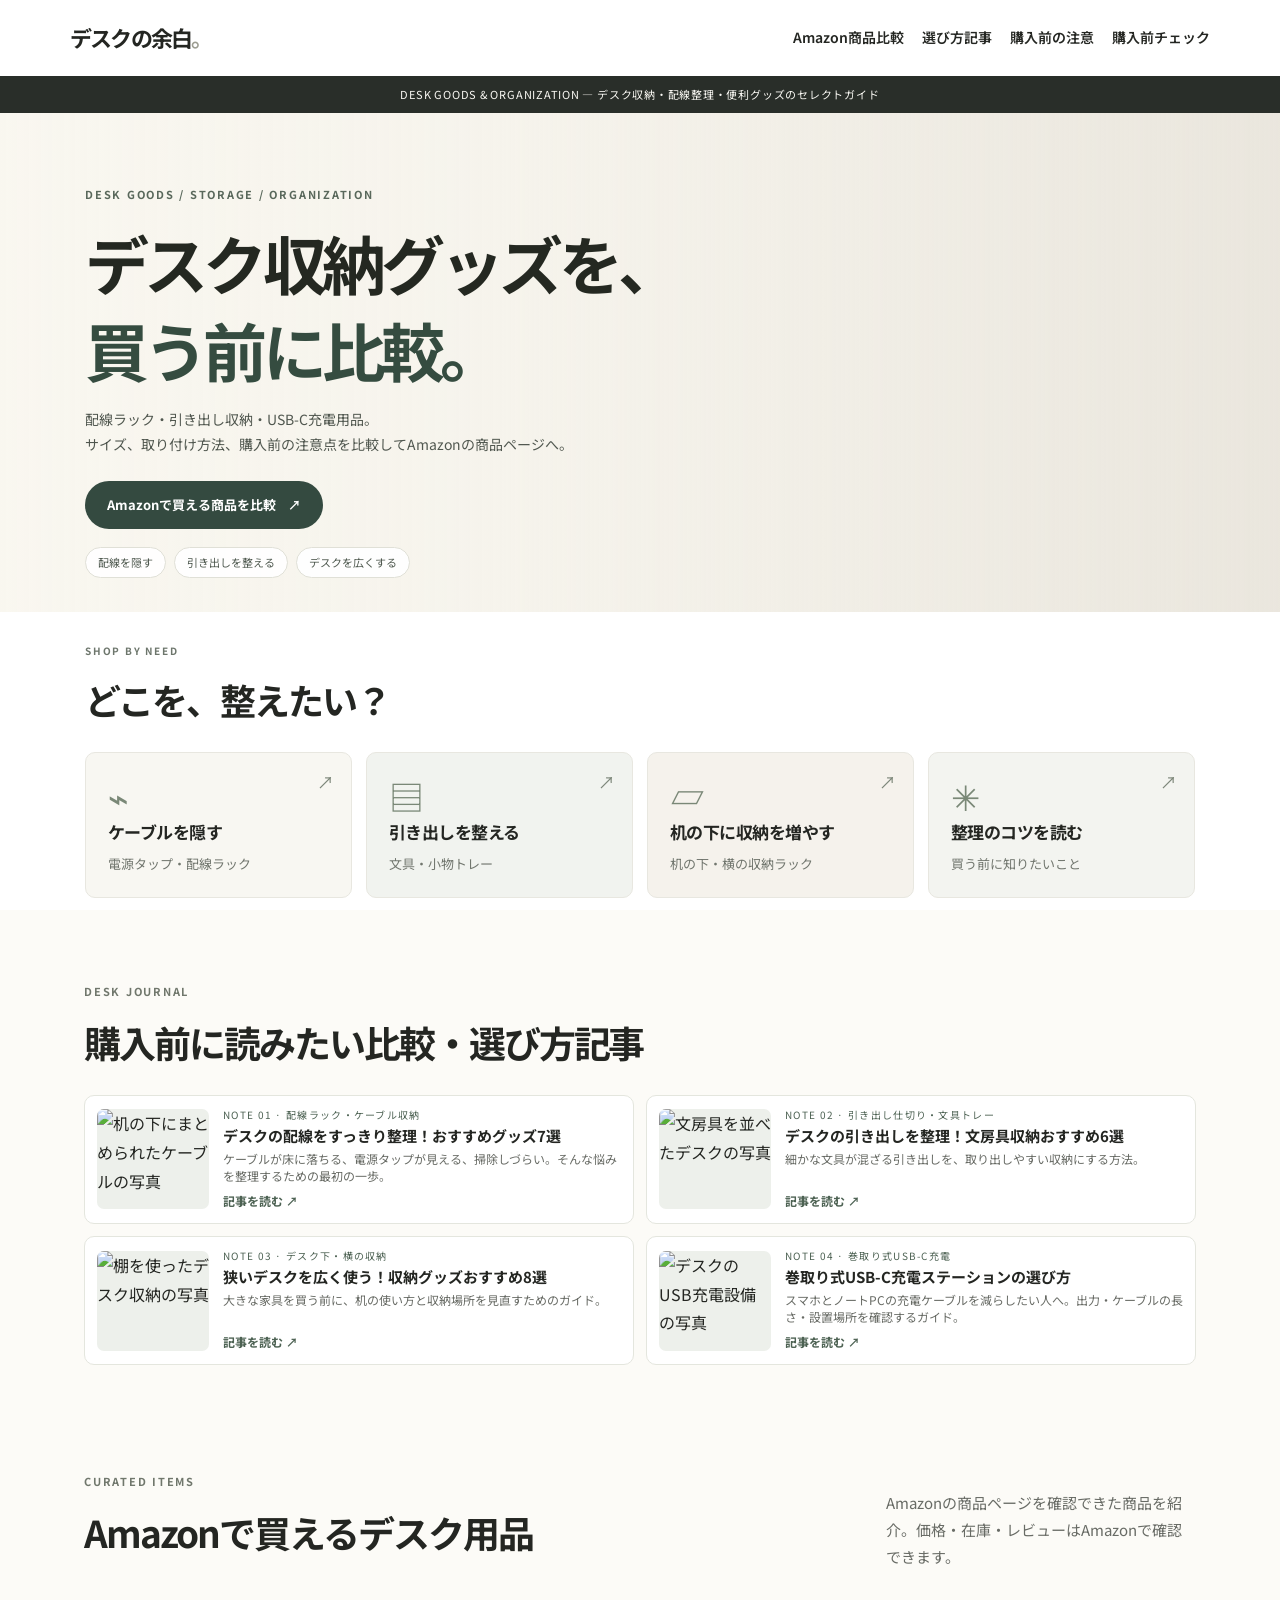
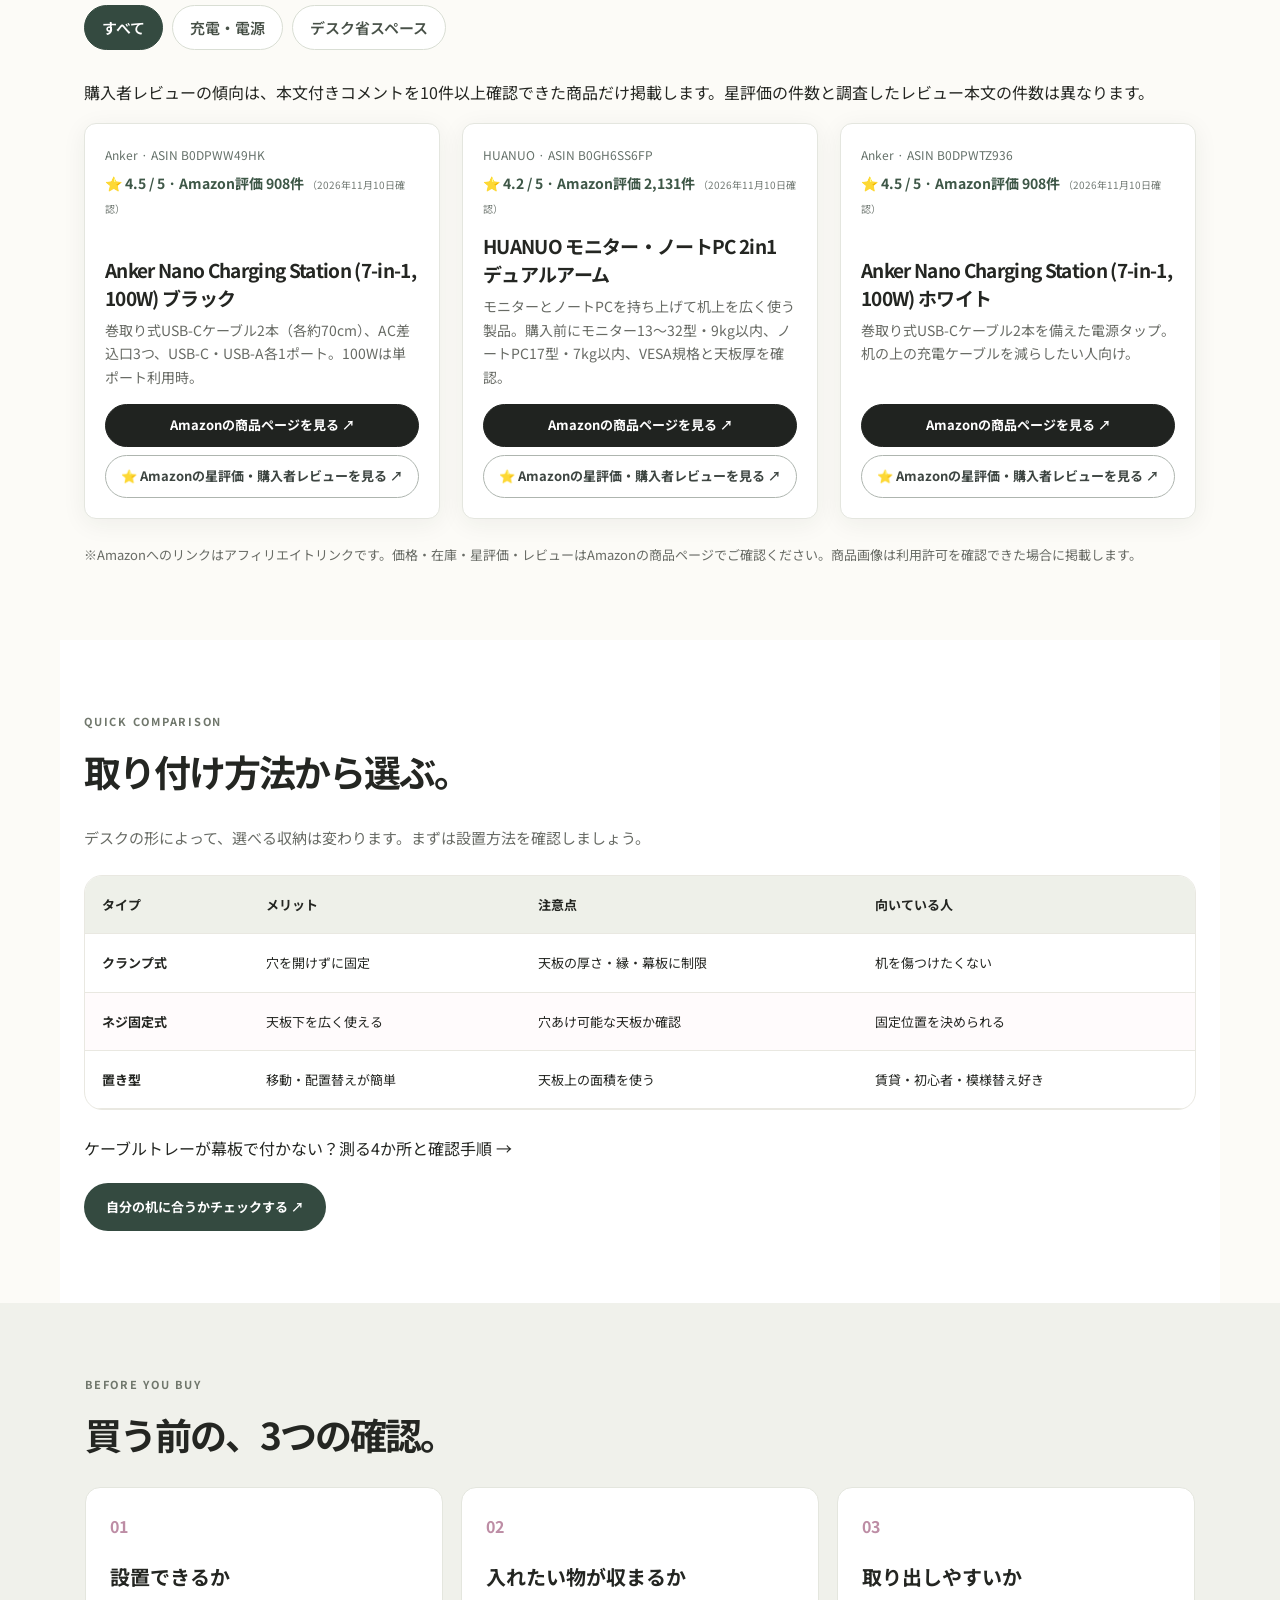
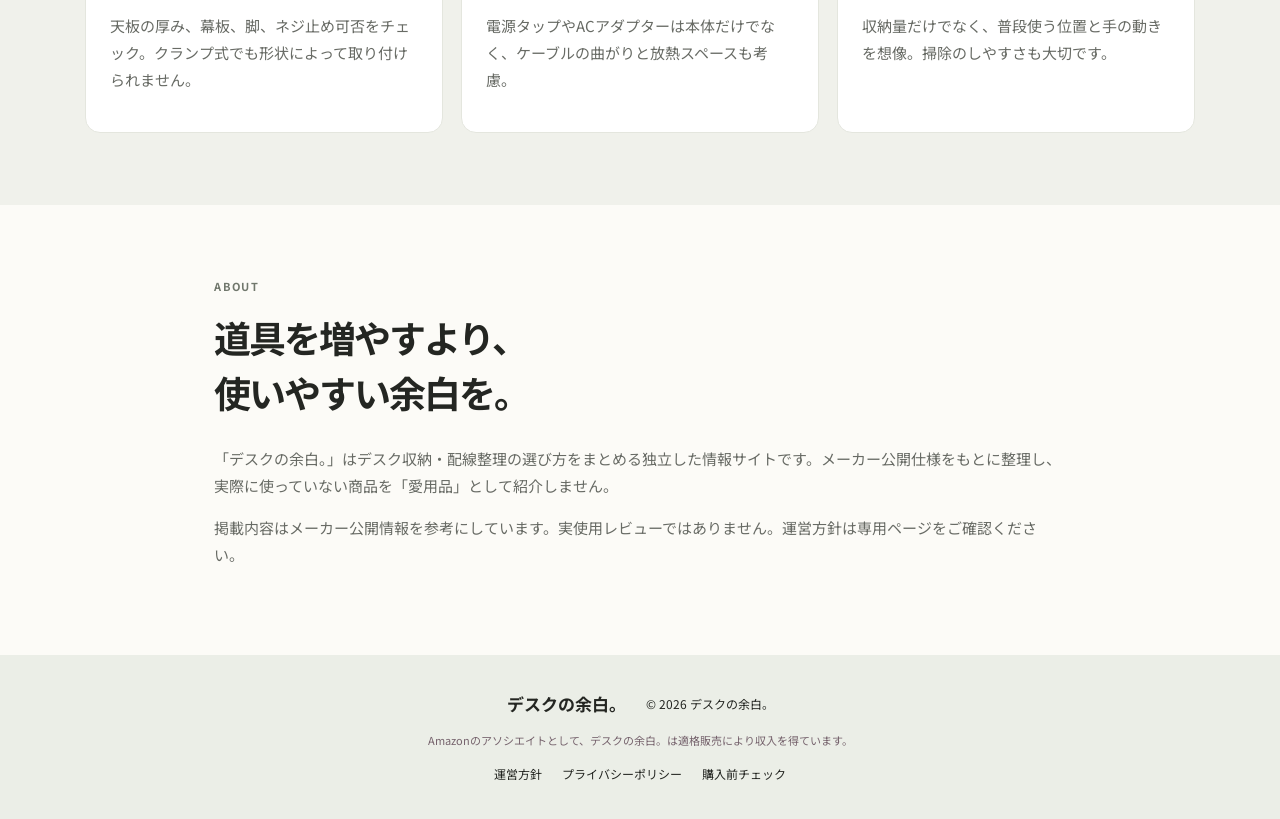
==== commit 8db89b64: "Focus cable fitting guide on desk apron search intent" ====
--- a/index.html
+++ b/index.html
@@ -1,3 +1,3 @@
 <!DOCTYPE html>
 
-<html lang="ja"><head><meta charset="utf-8"/><meta content="width=device-width,initial-scale=1" name="viewport"/><meta content="デスクの配線整理、狭い机の収納、引き出し整理に役立つおすすめグッズを比較。設置条件や選び方を分かりやすく紹介する「デスクの余白。」。" name="description"/><title>デスク収納・配線整理のおすすめ商品比較｜デスクの余白。</title><link href="style.css" rel="stylesheet"/><!-- Cloudflare Web Analytics --><script type='module' src='https://static.cloudflareinsights.com/beacon.min.js' data-cf-beacon='{"token": "b279277d8dfe49c0ad2bdf793476e3ce"}'></script><!-- End Cloudflare Web Analytics --><script type="application/ld+json">{"@context": "https://schema.org", "@type": "WebSite", "name": "デスクの余白。", "url": "https://desk-no-yohaku.pages.dev/", "inLanguage": "ja", "description": "デスクの配線整理、狭い机の収納、引き出し整理に役立つおすすめグッズを比較。設置条件や選び方を分かりやすく紹介する「デスクの余白。」。"}</script><link rel="canonical" href="https://desk-no-yohaku.pages.dev/"></head><body><header class="site-header"><a class="brand" href="./">デスクの余白<span>。</span></a><nav><a href="#products">Amazon商品比較</a><a href="#articles">選び方記事</a><a href="#guide">購入前の注意</a><a href="check.html">購入前チェック</a></nav></header><main><div class="announcement">DESK GOODS & ORGANIZATION — デスク収納・配線整理・便利グッズのセレクトガイド</div><section class="hero hero-photo"><div class="hero-photo-image" aria-hidden="true"></div><div class="hero-photo-shade" aria-hidden="true"></div><div class="eyebrow">DESK GOODS / STORAGE / ORGANIZATION</div><h1>デスク収納グッズを、<br/><em>買う前に比較。</em></h1><p>配線ラック・引き出し収納・USB-C充電用品。<br/>サイズ、取り付け方法、購入前の注意点を比較してAmazonの商品ページへ。</p><a class="hero-cta" href="#products">Amazonで買える商品を比較 <span>↗</span></a><div class="hero-bottom"><span>配線を隠す</span><span>引き出しを整える</span><span>デスクを広くする</span></div></section><section class="shop-paths" aria-label="デスク用品の探し方"><div class="shop-paths-inner"><div class="shop-kicker">SHOP BY NEED</div><h2>どこを、整えたい？</h2><div class="path-grid"><a href="notes/cable-goods-7.html"><span class="path-symbol">⌁</span><strong>ケーブルを隠す</strong><small>電源タップ・配線ラック</small><span class="path-arrow">↗</span></a><a href="notes/drawer-goods-6.html"><span class="path-symbol">▤</span><strong>引き出しを整える</strong><small>文具・小物トレー</small><span class="path-arrow">↗</span></a><a href="notes/small-desk-goods-8.html"><span class="path-symbol">▱</span><strong>机の下に収納を増やす</strong><small>机の下・横の収納ラック</small><span class="path-arrow">↗</span></a><a href="#articles"><span class="path-symbol">✳</span><strong>整理のコツを読む</strong><small>買う前に知りたいこと</small><span class="path-arrow">↗</span></a></div></div></section><section class="section article-section" id="articles"><div class="eyebrow">DESK JOURNAL</div><h2>購入前に読みたい比較・選び方記事</h2><div class="article-grid"><a class="article-tile" href="notes/cable-goods-7.html"><img class="article-thumb-photo" src="https://images.unsplash.com/photo-1760348213270-7cd00b8c3405?auto=format&amp;fit=crop&amp;w=640&amp;q=75" alt="机の下にまとめられたケーブルの写真" loading="lazy" decoding="async"><span class="article-number">NOTE 01 · 配線ラック・ケーブル収納</span><h3>デスクの配線をすっきり整理！おすすめグッズ7選</h3><p>ケーブルが床に落ちる、電源タップが見える、掃除しづらい。そんな悩みを整理するための最初の一歩。</p><span class="read-more">記事を読む ↗</span></a><a class="article-tile" href="notes/drawer-goods-6.html"><img class="article-thumb-photo" src="https://images.unsplash.com/photo-1767216418975-9853643c4f10?auto=format&amp;fit=crop&amp;w=640&amp;q=75" alt="文房具を並べたデスクの写真" loading="lazy" decoding="async"><span class="article-number">NOTE 02 · 引き出し仕切り・文具トレー</span><h3>デスクの引き出しを整理！文房具収納おすすめ6選</h3><p>細かな文具が混ざる引き出しを、取り出しやすい収納にする方法。</p><span class="read-more">記事を読む ↗</span></a><a class="article-tile" href="notes/small-desk-goods-8.html"><img class="article-thumb-photo" src="https://images.unsplash.com/photo-1770003354677-7c3b06d302e9?auto=format&amp;fit=crop&amp;w=640&amp;q=75" alt="棚を使ったデスク収納の写真" loading="lazy" decoding="async"><span class="article-number">NOTE 03 · デスク下・横の収納</span><h3>狭いデスクを広く使う！収納グッズおすすめ8選</h3><p>大きな家具を買う前に、机の使い方と収納場所を見直すためのガイド。</p><span class="read-more">記事を読む ↗</span></a><a class="article-tile" href="notes/retractable-usbc-charging.html"><img class="article-thumb-photo" src="https://images.unsplash.com/photo-1772083709870-b76dad7d765e?auto=format&amp;fit=crop&amp;w=640&amp;q=75" alt="デスクのUSB充電設備の写真" loading="lazy" decoding="async"><span class="article-number">NOTE 04 · 巻取り式USB-C充電</span><h3>巻取り式USB-C充電ステーションの選び方</h3><p>スマホとノートPCの充電ケーブルを減らしたい人へ。出力・ケーブルの長さ・設置場所を確認するガイド。</p><span class="read-more">記事を読む ↗</span></a></div></section><section class="section" id="products"><div class="section-top"><div><div class="eyebrow">CURATED ITEMS</div><h2>Amazonで買えるデスク用品</h2></div><p>Amazonの商品ページを確認できた商品を紹介。価格・在庫・レビューはAmazonで確認できます。</p></div><div aria-label="商品カテゴリ" class="filters" role="group"><button class="active" data-filter="すべて">すべて</button><button data-filter="充電">充電・電源</button><button data-filter="小物">デスク省スペース</button></div><p class="review-policy-note">購入者レビューの傾向は、本文付きコメントを10件以上確認できた商品だけ掲載します。星評価の件数と調査したレビュー本文の件数は異なります。</p><div class="products"><article class="product" data-category="充電"><div class="product-body"><div class="micro">Anker · ASIN B0DPWW49HK</div><p class="rating-evidence">⭐ 4.5 / 5 · Amazon評価 908件 <small>（2026年11月10日確認）</small></p><h3>Anker Nano Charging Station (7-in-1, 100W) ブラック</h3><p>巻取り式USB-Cケーブル2本（各約70cm）、AC差込口3つ、USB-C・USB-A各1ポート。100Wは単ポート利用時。</p><div class="actions amazon-actions"><a class="primary" href="https://www.amazon.co.jp/dp/B0DPWW49HK?tag=moon12-22" rel="sponsored noopener noreferrer" target="_blank">Amazonの商品ページを見る ↗</a><a class="secondary" href="https://www.amazon.co.jp/dp/B0DPWW49HK?tag=moon12-22#customerReviews" rel="sponsored noopener noreferrer" target="_blank">⭐ Amazonの星評価・購入者レビューを見る ↗</a></div></div></article><article class="product" data-category="小物"><div class="product-body"><div class="micro">HUANUO · ASIN B0GH6SS6FP</div><p class="rating-evidence">⭐ 4.2 / 5 · Amazon評価 2,131件 <small>（2026年11月10日確認）</small></p><h3>HUANUO モニター・ノートPC 2in1 デュアルアーム</h3><p>モニターとノートPCを持ち上げて机上を広く使う製品。購入前にモニター13〜32型・9kg以内、ノートPC17型・7kg以内、VESA規格と天板厚を確認。</p><div class="actions amazon-actions"><a class="primary" href="https://www.amazon.co.jp/dp/B0GH6SS6FP?tag=moon12-22" rel="sponsored noopener noreferrer" target="_blank">Amazonの商品ページを見る ↗</a><a class="secondary" href="https://www.amazon.co.jp/dp/B0GH6SS6FP?tag=moon12-22#customerReviews" rel="sponsored noopener noreferrer" target="_blank">⭐ Amazonの星評価・購入者レビューを見る ↗</a></div></div></article><article class="product" data-category="充電"><div class="product-body"><div class="micro">Anker · ASIN B0DPWTZ936</div><p class="rating-evidence">⭐ 4.5 / 5 · Amazon評価 908件 <small>（2026年11月10日確認）</small></p><h3>Anker Nano Charging Station (7-in-1, 100W) ホワイト</h3><p>巻取り式USB-Cケーブル2本を備えた電源タップ。机の上の充電ケーブルを減らしたい人向け。</p><div class="actions amazon-actions"><a class="primary" href="https://www.amazon.co.jp/dp/B0DPWTZ936?tag=moon12-22" rel="sponsored noopener noreferrer" target="_blank">Amazonの商品ページを見る ↗</a><a class="secondary" href="https://www.amazon.co.jp/dp/B0DPWTZ936?tag=moon12-22#customerReviews" rel="sponsored noopener noreferrer" target="_blank">⭐ Amazonの星評価・購入者レビューを見る ↗</a></div></div></article></div><p class="disclaimer">※Amazonへのリンクはアフィリエイトリンクです。価格・在庫・星評価・レビューはAmazonの商品ページでご確認ください。商品画像は利用許可を確認できた場合に掲載します。</p></section><section class="section comparison" id="compare"><div class="eyebrow">QUICK COMPARISON</div><h2>取り付け方法から選ぶ。</h2><p class="comparison-lead">デスクの形によって、選べる収納は変わります。まずは設置方法を確認しましょう。</p><div class="table-scroll"><table class="compare-table"><thead><tr><th>タイプ</th><th>メリット</th><th>注意点</th><th>向いている人</th></tr></thead><tbody><tr><th>クランプ式</th><td>穴を開けずに固定</td><td>天板の厚さ・縁・幕板に制限</td><td>机を傷つけたくない</td></tr><tr><th>ネジ固定式</th><td>天板下を広く使える</td><td>穴あけ可能な天板か確認</td><td>固定位置を決められる</td></tr><tr><th>置き型</th><td>移動・配置替えが簡単</td><td>天板上の面積を使う</td><td>賃貸・初心者・模様替え好き</td></tr></tbody></table></div><p><a href="notes/cable-management.html#tray-fit">幕板でケーブルトレーが付かない？天板と金具の確認手順 →</a></p><a class="check-cta" href="check.html">自分の机に合うかチェックする ↗</a></section><section class="section guide" id="guide"><div class="eyebrow">BEFORE YOU BUY</div><h2>買う前の、3つの確認。</h2><div class="steps"><article><span>01</span><h3>設置できるか</h3><p>天板の厚み、幕板、脚、ネジ止め可否をチェック。クランプ式でも形状によって取り付けられません。</p></article><article><span>02</span><h3>入れたい物が収まるか</h3><p>電源タップやACアダプターは本体だけでなく、ケーブルの曲がりと放熱スペースも考慮。</p></article><article><span>03</span><h3>取り出しやすいか</h3><p>収納量だけでなく、普段使う位置と手の動きを想像。掃除のしやすさも大切です。</p></article></div></section><section class="section about" id="about"><div class="eyebrow">ABOUT</div><h2>道具を増やすより、<br/>使いやすい余白を。</h2><p>「デスクの余白。」はデスク収納・配線整理の選び方をまとめる独立した情報サイトです。メーカー公開仕様をもとに整理し、実際に使っていない商品を「愛用品」として紹介しません。</p><p>掲載内容はメーカー公開情報を参考にしています。実使用レビューではありません。運営方針は専用ページをご確認ください。</p></section></main><footer><strong>デスクの余白。</strong><span>© 2026 デスクの余白。</span><small>Amazonのアソシエイトとして、デスクの余白。は適格販売により収入を得ています。</small><a href="about.html">運営方針</a> <a href="privacy.html">プライバシーポリシー</a><a href="check.html">購入前チェック</a></footer><script src="script.js"></script></body></html>+<html lang="ja"><head><meta charset="utf-8"/><meta content="width=device-width,initial-scale=1" name="viewport"/><meta content="デスクの配線整理、狭い机の収納、引き出し整理に役立つおすすめグッズを比較。設置条件や選び方を分かりやすく紹介する「デスクの余白。」。" name="description"/><title>デスク収納・配線整理のおすすめ商品比較｜デスクの余白。</title><link href="style.css" rel="stylesheet"/><!-- Cloudflare Web Analytics --><script type='module' src='https://static.cloudflareinsights.com/beacon.min.js' data-cf-beacon='{"token": "b279277d8dfe49c0ad2bdf793476e3ce"}'></script><!-- End Cloudflare Web Analytics --><script type="application/ld+json">{"@context": "https://schema.org", "@type": "WebSite", "name": "デスクの余白。", "url": "https://desk-no-yohaku.pages.dev/", "inLanguage": "ja", "description": "デスクの配線整理、狭い机の収納、引き出し整理に役立つおすすめグッズを比較。設置条件や選び方を分かりやすく紹介する「デスクの余白。」。"}</script><link rel="canonical" href="https://desk-no-yohaku.pages.dev/"></head><body><header class="site-header"><a class="brand" href="./">デスクの余白<span>。</span></a><nav><a href="#products">Amazon商品比較</a><a href="#articles">選び方記事</a><a href="#guide">購入前の注意</a><a href="check.html">購入前チェック</a></nav></header><main><div class="announcement">DESK GOODS & ORGANIZATION — デスク収納・配線整理・便利グッズのセレクトガイド</div><section class="hero hero-photo"><div class="hero-photo-image" aria-hidden="true"></div><div class="hero-photo-shade" aria-hidden="true"></div><div class="eyebrow">DESK GOODS / STORAGE / ORGANIZATION</div><h1>デスク収納グッズを、<br/><em>買う前に比較。</em></h1><p>配線ラック・引き出し収納・USB-C充電用品。<br/>サイズ、取り付け方法、購入前の注意点を比較してAmazonの商品ページへ。</p><a class="hero-cta" href="#products">Amazonで買える商品を比較 <span>↗</span></a><div class="hero-bottom"><span>配線を隠す</span><span>引き出しを整える</span><span>デスクを広くする</span></div></section><section class="shop-paths" aria-label="デスク用品の探し方"><div class="shop-paths-inner"><div class="shop-kicker">SHOP BY NEED</div><h2>どこを、整えたい？</h2><div class="path-grid"><a href="notes/cable-goods-7.html"><span class="path-symbol">⌁</span><strong>ケーブルを隠す</strong><small>電源タップ・配線ラック</small><span class="path-arrow">↗</span></a><a href="notes/drawer-goods-6.html"><span class="path-symbol">▤</span><strong>引き出しを整える</strong><small>文具・小物トレー</small><span class="path-arrow">↗</span></a><a href="notes/small-desk-goods-8.html"><span class="path-symbol">▱</span><strong>机の下に収納を増やす</strong><small>机の下・横の収納ラック</small><span class="path-arrow">↗</span></a><a href="#articles"><span class="path-symbol">✳</span><strong>整理のコツを読む</strong><small>買う前に知りたいこと</small><span class="path-arrow">↗</span></a></div></div></section><section class="section article-section" id="articles"><div class="eyebrow">DESK JOURNAL</div><h2>購入前に読みたい比較・選び方記事</h2><div class="article-grid"><a class="article-tile" href="notes/cable-goods-7.html"><img class="article-thumb-photo" src="https://images.unsplash.com/photo-1760348213270-7cd00b8c3405?auto=format&amp;fit=crop&amp;w=640&amp;q=75" alt="机の下にまとめられたケーブルの写真" loading="lazy" decoding="async"><span class="article-number">NOTE 01 · 配線ラック・ケーブル収納</span><h3>デスクの配線をすっきり整理！おすすめグッズ7選</h3><p>ケーブルが床に落ちる、電源タップが見える、掃除しづらい。そんな悩みを整理するための最初の一歩。</p><span class="read-more">記事を読む ↗</span></a><a class="article-tile" href="notes/drawer-goods-6.html"><img class="article-thumb-photo" src="https://images.unsplash.com/photo-1767216418975-9853643c4f10?auto=format&amp;fit=crop&amp;w=640&amp;q=75" alt="文房具を並べたデスクの写真" loading="lazy" decoding="async"><span class="article-number">NOTE 02 · 引き出し仕切り・文具トレー</span><h3>デスクの引き出しを整理！文房具収納おすすめ6選</h3><p>細かな文具が混ざる引き出しを、取り出しやすい収納にする方法。</p><span class="read-more">記事を読む ↗</span></a><a class="article-tile" href="notes/small-desk-goods-8.html"><img class="article-thumb-photo" src="https://images.unsplash.com/photo-1770003354677-7c3b06d302e9?auto=format&amp;fit=crop&amp;w=640&amp;q=75" alt="棚を使ったデスク収納の写真" loading="lazy" decoding="async"><span class="article-number">NOTE 03 · デスク下・横の収納</span><h3>狭いデスクを広く使う！収納グッズおすすめ8選</h3><p>大きな家具を買う前に、机の使い方と収納場所を見直すためのガイド。</p><span class="read-more">記事を読む ↗</span></a><a class="article-tile" href="notes/retractable-usbc-charging.html"><img class="article-thumb-photo" src="https://images.unsplash.com/photo-1772083709870-b76dad7d765e?auto=format&amp;fit=crop&amp;w=640&amp;q=75" alt="デスクのUSB充電設備の写真" loading="lazy" decoding="async"><span class="article-number">NOTE 04 · 巻取り式USB-C充電</span><h3>巻取り式USB-C充電ステーションの選び方</h3><p>スマホとノートPCの充電ケーブルを減らしたい人へ。出力・ケーブルの長さ・設置場所を確認するガイド。</p><span class="read-more">記事を読む ↗</span></a></div></section><section class="section" id="products"><div class="section-top"><div><div class="eyebrow">CURATED ITEMS</div><h2>Amazonで買えるデスク用品</h2></div><p>Amazonの商品ページを確認できた商品を紹介。価格・在庫・レビューはAmazonで確認できます。</p></div><div aria-label="商品カテゴリ" class="filters" role="group"><button class="active" data-filter="すべて">すべて</button><button data-filter="充電">充電・電源</button><button data-filter="小物">デスク省スペース</button></div><p class="review-policy-note">購入者レビューの傾向は、本文付きコメントを10件以上確認できた商品だけ掲載します。星評価の件数と調査したレビュー本文の件数は異なります。</p><div class="products"><article class="product" data-category="充電"><div class="product-body"><div class="micro">Anker · ASIN B0DPWW49HK</div><p class="rating-evidence">⭐ 4.5 / 5 · Amazon評価 908件 <small>（2026年11月10日確認）</small></p><h3>Anker Nano Charging Station (7-in-1, 100W) ブラック</h3><p>巻取り式USB-Cケーブル2本（各約70cm）、AC差込口3つ、USB-C・USB-A各1ポート。100Wは単ポート利用時。</p><div class="actions amazon-actions"><a class="primary" href="https://www.amazon.co.jp/dp/B0DPWW49HK?tag=moon12-22" rel="sponsored noopener noreferrer" target="_blank">Amazonの商品ページを見る ↗</a><a class="secondary" href="https://www.amazon.co.jp/dp/B0DPWW49HK?tag=moon12-22#customerReviews" rel="sponsored noopener noreferrer" target="_blank">⭐ Amazonの星評価・購入者レビューを見る ↗</a></div></div></article><article class="product" data-category="小物"><div class="product-body"><div class="micro">HUANUO · ASIN B0GH6SS6FP</div><p class="rating-evidence">⭐ 4.2 / 5 · Amazon評価 2,131件 <small>（2026年11月10日確認）</small></p><h3>HUANUO モニター・ノートPC 2in1 デュアルアーム</h3><p>モニターとノートPCを持ち上げて机上を広く使う製品。購入前にモニター13〜32型・9kg以内、ノートPC17型・7kg以内、VESA規格と天板厚を確認。</p><div class="actions amazon-actions"><a class="primary" href="https://www.amazon.co.jp/dp/B0GH6SS6FP?tag=moon12-22" rel="sponsored noopener noreferrer" target="_blank">Amazonの商品ページを見る ↗</a><a class="secondary" href="https://www.amazon.co.jp/dp/B0GH6SS6FP?tag=moon12-22#customerReviews" rel="sponsored noopener noreferrer" target="_blank">⭐ Amazonの星評価・購入者レビューを見る ↗</a></div></div></article><article class="product" data-category="充電"><div class="product-body"><div class="micro">Anker · ASIN B0DPWTZ936</div><p class="rating-evidence">⭐ 4.5 / 5 · Amazon評価 908件 <small>（2026年11月10日確認）</small></p><h3>Anker Nano Charging Station (7-in-1, 100W) ホワイト</h3><p>巻取り式USB-Cケーブル2本を備えた電源タップ。机の上の充電ケーブルを減らしたい人向け。</p><div class="actions amazon-actions"><a class="primary" href="https://www.amazon.co.jp/dp/B0DPWTZ936?tag=moon12-22" rel="sponsored noopener noreferrer" target="_blank">Amazonの商品ページを見る ↗</a><a class="secondary" href="https://www.amazon.co.jp/dp/B0DPWTZ936?tag=moon12-22#customerReviews" rel="sponsored noopener noreferrer" target="_blank">⭐ Amazonの星評価・購入者レビューを見る ↗</a></div></div></article></div><p class="disclaimer">※Amazonへのリンクはアフィリエイトリンクです。価格・在庫・星評価・レビューはAmazonの商品ページでご確認ください。商品画像は利用許可を確認できた場合に掲載します。</p></section><section class="section comparison" id="compare"><div class="eyebrow">QUICK COMPARISON</div><h2>取り付け方法から選ぶ。</h2><p class="comparison-lead">デスクの形によって、選べる収納は変わります。まずは設置方法を確認しましょう。</p><div class="table-scroll"><table class="compare-table"><thead><tr><th>タイプ</th><th>メリット</th><th>注意点</th><th>向いている人</th></tr></thead><tbody><tr><th>クランプ式</th><td>穴を開けずに固定</td><td>天板の厚さ・縁・幕板に制限</td><td>机を傷つけたくない</td></tr><tr><th>ネジ固定式</th><td>天板下を広く使える</td><td>穴あけ可能な天板か確認</td><td>固定位置を決められる</td></tr><tr><th>置き型</th><td>移動・配置替えが簡単</td><td>天板上の面積を使う</td><td>賃貸・初心者・模様替え好き</td></tr></tbody></table></div><p><a href="notes/cable-management.html#tray-fit">ケーブルトレーが幕板で付かない？測る4か所と確認手順 →</a></p><a class="check-cta" href="check.html">自分の机に合うかチェックする ↗</a></section><section class="section guide" id="guide"><div class="eyebrow">BEFORE YOU BUY</div><h2>買う前の、3つの確認。</h2><div class="steps"><article><span>01</span><h3>設置できるか</h3><p>天板の厚み、幕板、脚、ネジ止め可否をチェック。クランプ式でも形状によって取り付けられません。</p></article><article><span>02</span><h3>入れたい物が収まるか</h3><p>電源タップやACアダプターは本体だけでなく、ケーブルの曲がりと放熱スペースも考慮。</p></article><article><span>03</span><h3>取り出しやすいか</h3><p>収納量だけでなく、普段使う位置と手の動きを想像。掃除のしやすさも大切です。</p></article></div></section><section class="section about" id="about"><div class="eyebrow">ABOUT</div><h2>道具を増やすより、<br/>使いやすい余白を。</h2><p>「デスクの余白。」はデスク収納・配線整理の選び方をまとめる独立した情報サイトです。メーカー公開仕様をもとに整理し、実際に使っていない商品を「愛用品」として紹介しません。</p><p>掲載内容はメーカー公開情報を参考にしています。実使用レビューではありません。運営方針は専用ページをご確認ください。</p></section></main><footer><strong>デスクの余白。</strong><span>© 2026 デスクの余白。</span><small>Amazonのアソシエイトとして、デスクの余白。は適格販売により収入を得ています。</small><a href="about.html">運営方針</a> <a href="privacy.html">プライバシーポリシー</a><a href="check.html">購入前チェック</a></footer><script src="script.js"></script></body></html>
--- a/style.css
+++ b/style.css
@@ -223,3 +223,6 @@
 
 /* Product comparison and measurement links: preserve the existing article layout. */
 .product-comparison{margin:28px 0}.product-comparison table{border-collapse:collapse;width:100%;min-width:640px;font-size:14px}.product-comparison th,.product-comparison td{padding:12px;text-align:left;vertical-align:top;border-bottom:1px solid #d9ddd7}.product-comparison thead{background:#f2f4f1}.product-comparison caption{text-align:left;padding:8px 0}.product-comparison a,.measurement-link,.verified-spec a{text-decoration:underline;text-underline-offset:3px}.product-status,.scroll-hint{font-size:14px!important;color:#555}.pick{scroll-margin-top:20px}.reading .compare-scroll{max-width:100%}.compare-scroll:focus-visible{outline:2px solid #42665c;outline-offset:3px}
+
+/* Focused fitting guide: scoped styles preserve existing product cards. */
+.fit-guide h1{font-size:clamp(27px,4.2vw,38px);line-height:1.55;letter-spacing:-.04em;margin:18px 0 22px}.fit-guide h2{margin-top:38px}.fit-guide h3{font-size:19px;margin:26px 0 10px}.fit-guide p,.fit-guide li{line-height:1.95}.fit-guide a{text-decoration:underline;text-underline-offset:3px}.fit-guide section{scroll-margin-top:18px}.fit-breadcrumb{font-size:13px;color:#59645d;line-height:1.8;margin-bottom:24px}.fit-toc{padding:20px 24px;background:#eff3ee;border-radius:10px;margin:24px 0}.fit-toc ol{padding-left:22px;margin:8px 0 0}.fit-diagram{max-width:390px;margin:24px auto}.fit-diagram svg{display:block;width:100%;height:auto;background:#f5f4ee;border-radius:10px}.fit-diagram figcaption{font-size:12px;line-height:1.7;color:#59645d;margin-top:8px}.fit-scroll{max-width:100%;overflow-x:auto;margin:18px 0;border:1px solid #dde3dc;border-radius:8px}.fit-scroll:focus-visible{outline:2px solid #42665c;outline-offset:3px}.fit-table{width:100%;min-width:610px;border-collapse:collapse;font-size:14px;text-align:left}.fit-table caption{text-align:left;padding:12px}.fit-table th,.fit-table td{padding:14px;border-bottom:1px solid #dde3dc;vertical-align:top;line-height:1.8}.fit-table thead{background:#eff3ee}.fit-table tbody th{min-width:140px}.fit-example{border-left:3px solid #748b78;padding:8px 18px;background:#f5f6f1;margin:20px 0}.fit-example h3{margin-top:8px}.fit-sources{border-top:1px solid #dde3dc;margin-top:32px;padding-top:10px}.fit-sources a{overflow-wrap:anywhere}@media(max-width:570px){.fit-guide .fit-toc{padding:17px}.fit-guide .fit-example{padding:8px 14px}.fit-guide .fit-table{font-size:13px}.fit-guide .fit-breadcrumb{font-size:12px}}
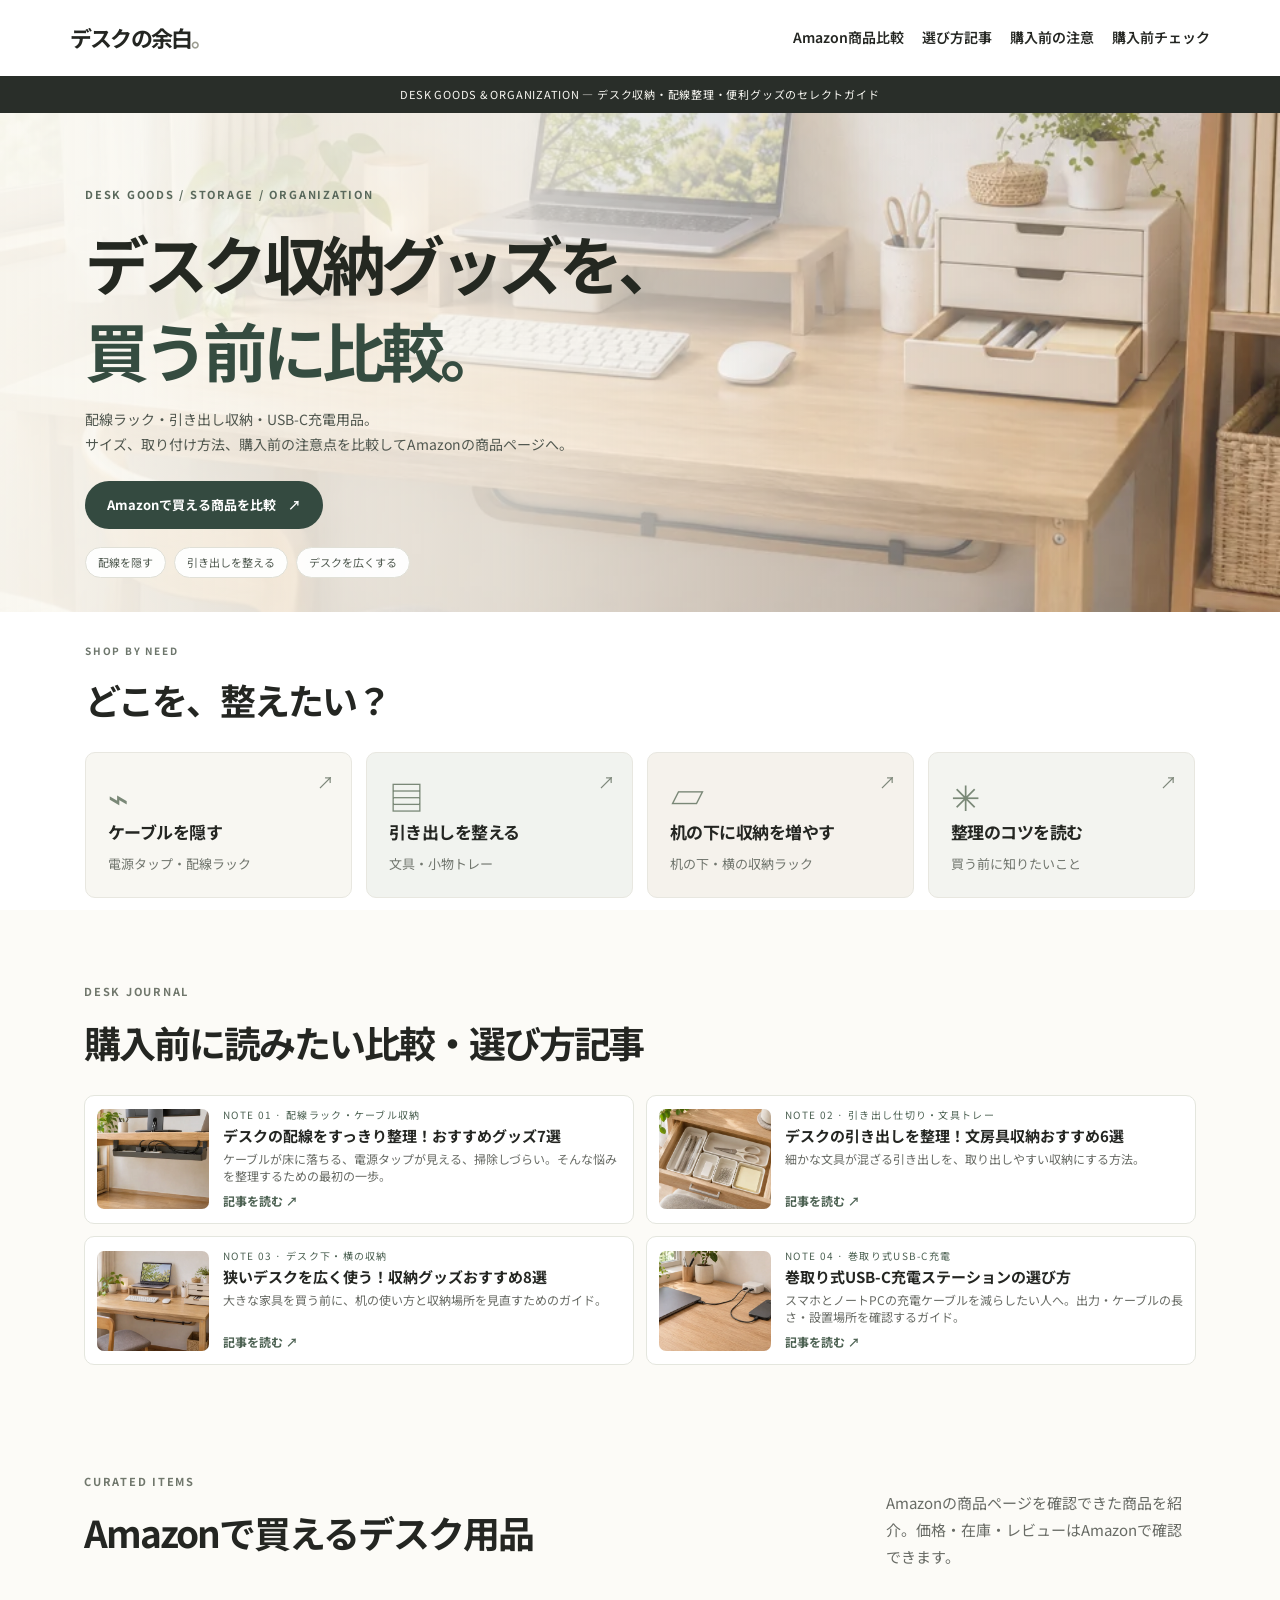
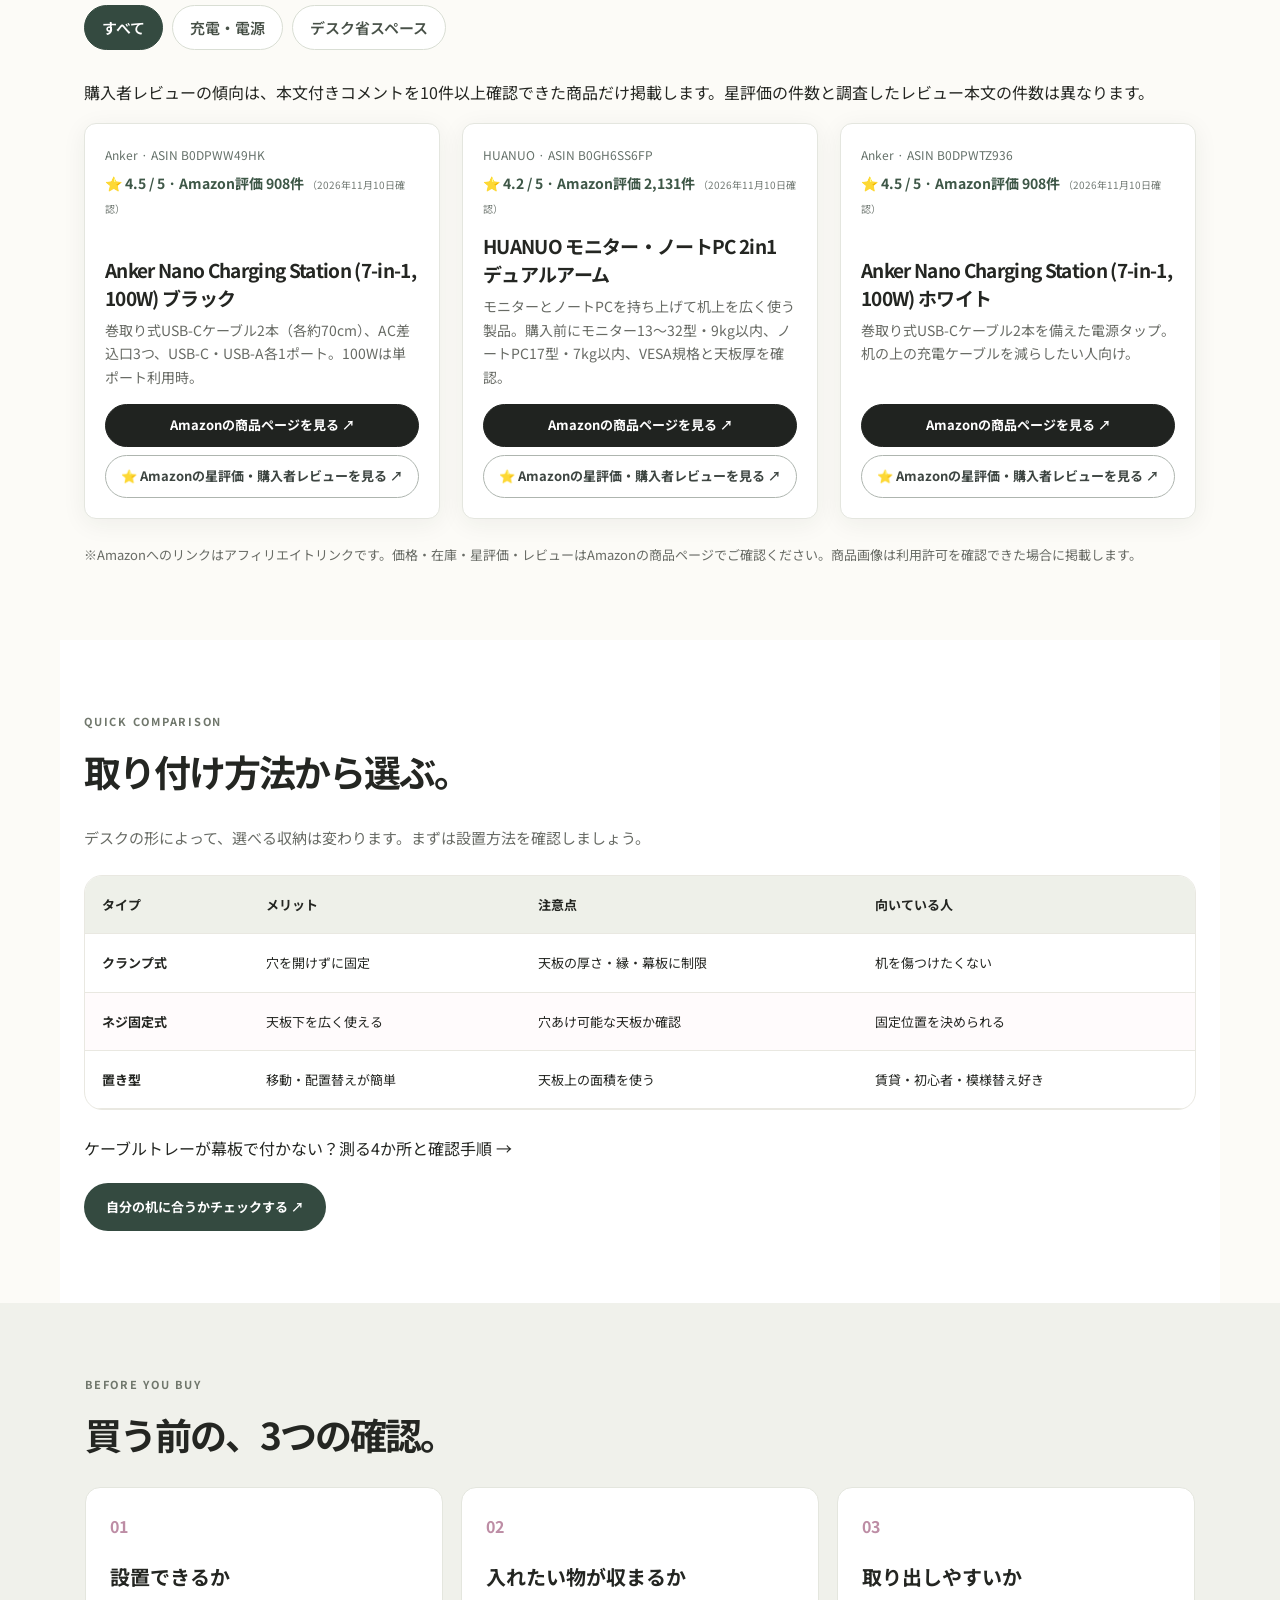
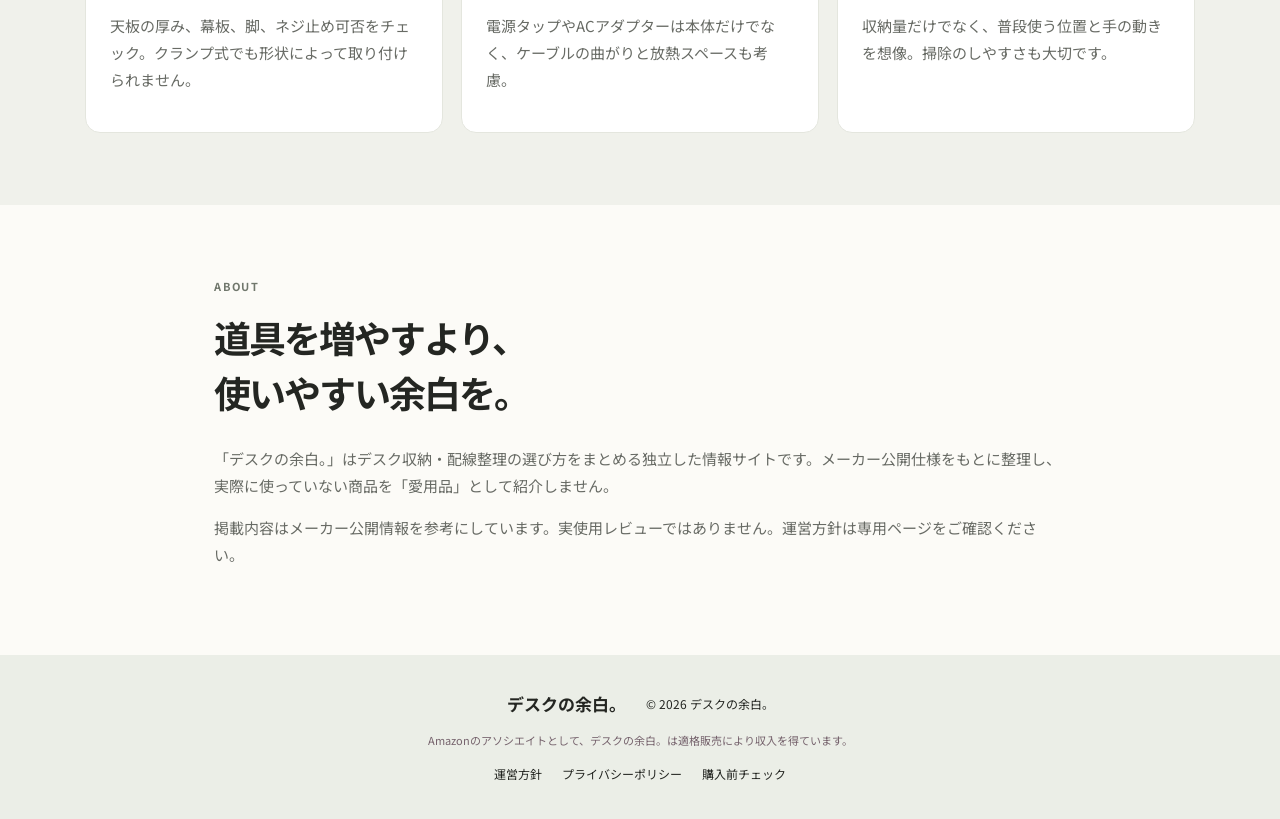
==== commit 21535282: "Improve article imagery and compact reading layouts" ====
--- a/index.html
+++ b/index.html
@@ -1,3 +1,3 @@
 <!DOCTYPE html>
 
-<html lang="ja"><head><meta charset="utf-8"/><meta content="width=device-width,initial-scale=1" name="viewport"/><meta content="デスクの配線整理、狭い机の収納、引き出し整理に役立つおすすめグッズを比較。設置条件や選び方を分かりやすく紹介する「デスクの余白。」。" name="description"/><title>デスク収納・配線整理のおすすめ商品比較｜デスクの余白。</title><link href="style.css" rel="stylesheet"/><!-- Cloudflare Web Analytics --><script type='module' src='https://static.cloudflareinsights.com/beacon.min.js' data-cf-beacon='{"token": "b279277d8dfe49c0ad2bdf793476e3ce"}'></script><!-- End Cloudflare Web Analytics --><script type="application/ld+json">{"@context": "https://schema.org", "@type": "WebSite", "name": "デスクの余白。", "url": "https://desk-no-yohaku.pages.dev/", "inLanguage": "ja", "description": "デスクの配線整理、狭い机の収納、引き出し整理に役立つおすすめグッズを比較。設置条件や選び方を分かりやすく紹介する「デスクの余白。」。"}</script><link rel="canonical" href="https://desk-no-yohaku.pages.dev/"></head><body><header class="site-header"><a class="brand" href="./">デスクの余白<span>。</span></a><nav><a href="#products">Amazon商品比較</a><a href="#articles">選び方記事</a><a href="#guide">購入前の注意</a><a href="check.html">購入前チェック</a></nav></header><main><div class="announcement">DESK GOODS & ORGANIZATION — デスク収納・配線整理・便利グッズのセレクトガイド</div><section class="hero hero-photo"><div class="hero-photo-image" aria-hidden="true"></div><div class="hero-photo-shade" aria-hidden="true"></div><div class="eyebrow">DESK GOODS / STORAGE / ORGANIZATION</div><h1>デスク収納グッズを、<br/><em>買う前に比較。</em></h1><p>配線ラック・引き出し収納・USB-C充電用品。<br/>サイズ、取り付け方法、購入前の注意点を比較してAmazonの商品ページへ。</p><a class="hero-cta" href="#products">Amazonで買える商品を比較 <span>↗</span></a><div class="hero-bottom"><span>配線を隠す</span><span>引き出しを整える</span><span>デスクを広くする</span></div></section><section class="shop-paths" aria-label="デスク用品の探し方"><div class="shop-paths-inner"><div class="shop-kicker">SHOP BY NEED</div><h2>どこを、整えたい？</h2><div class="path-grid"><a href="notes/cable-goods-7.html"><span class="path-symbol">⌁</span><strong>ケーブルを隠す</strong><small>電源タップ・配線ラック</small><span class="path-arrow">↗</span></a><a href="notes/drawer-goods-6.html"><span class="path-symbol">▤</span><strong>引き出しを整える</strong><small>文具・小物トレー</small><span class="path-arrow">↗</span></a><a href="notes/small-desk-goods-8.html"><span class="path-symbol">▱</span><strong>机の下に収納を増やす</strong><small>机の下・横の収納ラック</small><span class="path-arrow">↗</span></a><a href="#articles"><span class="path-symbol">✳</span><strong>整理のコツを読む</strong><small>買う前に知りたいこと</small><span class="path-arrow">↗</span></a></div></div></section><section class="section article-section" id="articles"><div class="eyebrow">DESK JOURNAL</div><h2>購入前に読みたい比較・選び方記事</h2><div class="article-grid"><a class="article-tile" href="notes/cable-goods-7.html"><img class="article-thumb-photo" src="https://images.unsplash.com/photo-1760348213270-7cd00b8c3405?auto=format&amp;fit=crop&amp;w=640&amp;q=75" alt="机の下にまとめられたケーブルの写真" loading="lazy" decoding="async"><span class="article-number">NOTE 01 · 配線ラック・ケーブル収納</span><h3>デスクの配線をすっきり整理！おすすめグッズ7選</h3><p>ケーブルが床に落ちる、電源タップが見える、掃除しづらい。そんな悩みを整理するための最初の一歩。</p><span class="read-more">記事を読む ↗</span></a><a class="article-tile" href="notes/drawer-goods-6.html"><img class="article-thumb-photo" src="https://images.unsplash.com/photo-1767216418975-9853643c4f10?auto=format&amp;fit=crop&amp;w=640&amp;q=75" alt="文房具を並べたデスクの写真" loading="lazy" decoding="async"><span class="article-number">NOTE 02 · 引き出し仕切り・文具トレー</span><h3>デスクの引き出しを整理！文房具収納おすすめ6選</h3><p>細かな文具が混ざる引き出しを、取り出しやすい収納にする方法。</p><span class="read-more">記事を読む ↗</span></a><a class="article-tile" href="notes/small-desk-goods-8.html"><img class="article-thumb-photo" src="https://images.unsplash.com/photo-1770003354677-7c3b06d302e9?auto=format&amp;fit=crop&amp;w=640&amp;q=75" alt="棚を使ったデスク収納の写真" loading="lazy" decoding="async"><span class="article-number">NOTE 03 · デスク下・横の収納</span><h3>狭いデスクを広く使う！収納グッズおすすめ8選</h3><p>大きな家具を買う前に、机の使い方と収納場所を見直すためのガイド。</p><span class="read-more">記事を読む ↗</span></a><a class="article-tile" href="notes/retractable-usbc-charging.html"><img class="article-thumb-photo" src="https://images.unsplash.com/photo-1772083709870-b76dad7d765e?auto=format&amp;fit=crop&amp;w=640&amp;q=75" alt="デスクのUSB充電設備の写真" loading="lazy" decoding="async"><span class="article-number">NOTE 04 · 巻取り式USB-C充電</span><h3>巻取り式USB-C充電ステーションの選び方</h3><p>スマホとノートPCの充電ケーブルを減らしたい人へ。出力・ケーブルの長さ・設置場所を確認するガイド。</p><span class="read-more">記事を読む ↗</span></a></div></section><section class="section" id="products"><div class="section-top"><div><div class="eyebrow">CURATED ITEMS</div><h2>Amazonで買えるデスク用品</h2></div><p>Amazonの商品ページを確認できた商品を紹介。価格・在庫・レビューはAmazonで確認できます。</p></div><div aria-label="商品カテゴリ" class="filters" role="group"><button class="active" data-filter="すべて">すべて</button><button data-filter="充電">充電・電源</button><button data-filter="小物">デスク省スペース</button></div><p class="review-policy-note">購入者レビューの傾向は、本文付きコメントを10件以上確認できた商品だけ掲載します。星評価の件数と調査したレビュー本文の件数は異なります。</p><div class="products"><article class="product" data-category="充電"><div class="product-body"><div class="micro">Anker · ASIN B0DPWW49HK</div><p class="rating-evidence">⭐ 4.5 / 5 · Amazon評価 908件 <small>（2026年11月10日確認）</small></p><h3>Anker Nano Charging Station (7-in-1, 100W) ブラック</h3><p>巻取り式USB-Cケーブル2本（各約70cm）、AC差込口3つ、USB-C・USB-A各1ポート。100Wは単ポート利用時。</p><div class="actions amazon-actions"><a class="primary" href="https://www.amazon.co.jp/dp/B0DPWW49HK?tag=moon12-22" rel="sponsored noopener noreferrer" target="_blank">Amazonの商品ページを見る ↗</a><a class="secondary" href="https://www.amazon.co.jp/dp/B0DPWW49HK?tag=moon12-22#customerReviews" rel="sponsored noopener noreferrer" target="_blank">⭐ Amazonの星評価・購入者レビューを見る ↗</a></div></div></article><article class="product" data-category="小物"><div class="product-body"><div class="micro">HUANUO · ASIN B0GH6SS6FP</div><p class="rating-evidence">⭐ 4.2 / 5 · Amazon評価 2,131件 <small>（2026年11月10日確認）</small></p><h3>HUANUO モニター・ノートPC 2in1 デュアルアーム</h3><p>モニターとノートPCを持ち上げて机上を広く使う製品。購入前にモニター13〜32型・9kg以内、ノートPC17型・7kg以内、VESA規格と天板厚を確認。</p><div class="actions amazon-actions"><a class="primary" href="https://www.amazon.co.jp/dp/B0GH6SS6FP?tag=moon12-22" rel="sponsored noopener noreferrer" target="_blank">Amazonの商品ページを見る ↗</a><a class="secondary" href="https://www.amazon.co.jp/dp/B0GH6SS6FP?tag=moon12-22#customerReviews" rel="sponsored noopener noreferrer" target="_blank">⭐ Amazonの星評価・購入者レビューを見る ↗</a></div></div></article><article class="product" data-category="充電"><div class="product-body"><div class="micro">Anker · ASIN B0DPWTZ936</div><p class="rating-evidence">⭐ 4.5 / 5 · Amazon評価 908件 <small>（2026年11月10日確認）</small></p><h3>Anker Nano Charging Station (7-in-1, 100W) ホワイト</h3><p>巻取り式USB-Cケーブル2本を備えた電源タップ。机の上の充電ケーブルを減らしたい人向け。</p><div class="actions amazon-actions"><a class="primary" href="https://www.amazon.co.jp/dp/B0DPWTZ936?tag=moon12-22" rel="sponsored noopener noreferrer" target="_blank">Amazonの商品ページを見る ↗</a><a class="secondary" href="https://www.amazon.co.jp/dp/B0DPWTZ936?tag=moon12-22#customerReviews" rel="sponsored noopener noreferrer" target="_blank">⭐ Amazonの星評価・購入者レビューを見る ↗</a></div></div></article></div><p class="disclaimer">※Amazonへのリンクはアフィリエイトリンクです。価格・在庫・星評価・レビューはAmazonの商品ページでご確認ください。商品画像は利用許可を確認できた場合に掲載します。</p></section><section class="section comparison" id="compare"><div class="eyebrow">QUICK COMPARISON</div><h2>取り付け方法から選ぶ。</h2><p class="comparison-lead">デスクの形によって、選べる収納は変わります。まずは設置方法を確認しましょう。</p><div class="table-scroll"><table class="compare-table"><thead><tr><th>タイプ</th><th>メリット</th><th>注意点</th><th>向いている人</th></tr></thead><tbody><tr><th>クランプ式</th><td>穴を開けずに固定</td><td>天板の厚さ・縁・幕板に制限</td><td>机を傷つけたくない</td></tr><tr><th>ネジ固定式</th><td>天板下を広く使える</td><td>穴あけ可能な天板か確認</td><td>固定位置を決められる</td></tr><tr><th>置き型</th><td>移動・配置替えが簡単</td><td>天板上の面積を使う</td><td>賃貸・初心者・模様替え好き</td></tr></tbody></table></div><p><a href="notes/cable-management.html#tray-fit">ケーブルトレーが幕板で付かない？測る4か所と確認手順 →</a></p><a class="check-cta" href="check.html">自分の机に合うかチェックする ↗</a></section><section class="section guide" id="guide"><div class="eyebrow">BEFORE YOU BUY</div><h2>買う前の、3つの確認。</h2><div class="steps"><article><span>01</span><h3>設置できるか</h3><p>天板の厚み、幕板、脚、ネジ止め可否をチェック。クランプ式でも形状によって取り付けられません。</p></article><article><span>02</span><h3>入れたい物が収まるか</h3><p>電源タップやACアダプターは本体だけでなく、ケーブルの曲がりと放熱スペースも考慮。</p></article><article><span>03</span><h3>取り出しやすいか</h3><p>収納量だけでなく、普段使う位置と手の動きを想像。掃除のしやすさも大切です。</p></article></div></section><section class="section about" id="about"><div class="eyebrow">ABOUT</div><h2>道具を増やすより、<br/>使いやすい余白を。</h2><p>「デスクの余白。」はデスク収納・配線整理の選び方をまとめる独立した情報サイトです。メーカー公開仕様をもとに整理し、実際に使っていない商品を「愛用品」として紹介しません。</p><p>掲載内容はメーカー公開情報を参考にしています。実使用レビューではありません。運営方針は専用ページをご確認ください。</p></section></main><footer><strong>デスクの余白。</strong><span>© 2026 デスクの余白。</span><small>Amazonのアソシエイトとして、デスクの余白。は適格販売により収入を得ています。</small><a href="about.html">運営方針</a> <a href="privacy.html">プライバシーポリシー</a><a href="check.html">購入前チェック</a></footer><script src="script.js"></script></body></html>+<html lang="ja"><head><meta charset="utf-8"/><meta content="width=device-width,initial-scale=1" name="viewport"/><meta content="デスクの配線整理、狭い机の収納、引き出し整理に役立つおすすめグッズを比較。設置条件や選び方を分かりやすく紹介する「デスクの余白。」。" name="description"/><title>デスク収納・配線整理のおすすめ商品比較｜デスクの余白。</title><link href="style.css" rel="stylesheet"/><!-- Cloudflare Web Analytics --><script type='module' src='https://static.cloudflareinsights.com/beacon.min.js' data-cf-beacon='{"token": "b279277d8dfe49c0ad2bdf793476e3ce"}'></script><!-- End Cloudflare Web Analytics --><script type="application/ld+json">{"@context": "https://schema.org", "@type": "WebSite", "name": "デスクの余白。", "url": "https://desk-no-yohaku.pages.dev/", "inLanguage": "ja", "description": "デスクの配線整理、狭い机の収納、引き出し整理に役立つおすすめグッズを比較。設置条件や選び方を分かりやすく紹介する「デスクの余白。」。"}</script><link rel="canonical" href="https://desk-no-yohaku.pages.dev/"></head><body><header class="site-header"><a class="brand" href="./">デスクの余白<span>。</span></a><nav><a href="#products">Amazon商品比較</a><a href="#articles">選び方記事</a><a href="#guide">購入前の注意</a><a href="check.html">購入前チェック</a></nav></header><main><div class="announcement">DESK GOODS & ORGANIZATION — デスク収納・配線整理・便利グッズのセレクトガイド</div><section class="hero hero-photo"><div class="hero-photo-image" aria-hidden="true"></div><div class="hero-photo-shade" aria-hidden="true"></div><div class="eyebrow">DESK GOODS / STORAGE / ORGANIZATION</div><h1>デスク収納グッズを、<br/><em>買う前に比較。</em></h1><p>配線ラック・引き出し収納・USB-C充電用品。<br/>サイズ、取り付け方法、購入前の注意点を比較してAmazonの商品ページへ。</p><a class="hero-cta" href="#products">Amazonで買える商品を比較 <span>↗</span></a><div class="hero-bottom"><span>配線を隠す</span><span>引き出しを整える</span><span>デスクを広くする</span></div></section><section class="shop-paths" aria-label="デスク用品の探し方"><div class="shop-paths-inner"><div class="shop-kicker">SHOP BY NEED</div><h2>どこを、整えたい？</h2><div class="path-grid"><a href="notes/cable-goods-7.html"><span class="path-symbol">⌁</span><strong>ケーブルを隠す</strong><small>電源タップ・配線ラック</small><span class="path-arrow">↗</span></a><a href="notes/drawer-goods-6.html"><span class="path-symbol">▤</span><strong>引き出しを整える</strong><small>文具・小物トレー</small><span class="path-arrow">↗</span></a><a href="notes/small-desk-goods-8.html"><span class="path-symbol">▱</span><strong>机の下に収納を増やす</strong><small>机の下・横の収納ラック</small><span class="path-arrow">↗</span></a><a href="#articles"><span class="path-symbol">✳</span><strong>整理のコツを読む</strong><small>買う前に知りたいこと</small><span class="path-arrow">↗</span></a></div></div></section><section class="section article-section" id="articles"><div class="eyebrow">DESK JOURNAL</div><h2>購入前に読みたい比較・選び方記事</h2><div class="article-grid"><a class="article-tile" href="notes/cable-goods-7.html"><img class="article-thumb-photo" src="assets/cable-generated.webp" alt="机の下にまとめられたケーブルのイメージ（AI生成）" loading="lazy" decoding="async"><span class="article-number">NOTE 01 · 配線ラック・ケーブル収納</span><h3>デスクの配線をすっきり整理！おすすめグッズ7選</h3><p>ケーブルが床に落ちる、電源タップが見える、掃除しづらい。そんな悩みを整理するための最初の一歩。</p><span class="read-more">記事を読む ↗</span></a><a class="article-tile" href="notes/drawer-goods-6.html"><img class="article-thumb-photo" src="assets/drawer-generated.webp" alt="文房具を並べたデスクのイメージ（AI生成）" loading="lazy" decoding="async"><span class="article-number">NOTE 02 · 引き出し仕切り・文具トレー</span><h3>デスクの引き出しを整理！文房具収納おすすめ6選</h3><p>細かな文具が混ざる引き出しを、取り出しやすい収納にする方法。</p><span class="read-more">記事を読む ↗</span></a><a class="article-tile" href="notes/small-desk-goods-8.html"><img class="article-thumb-photo" src="assets/small-desk-generated.webp" alt="棚を使ったデスク収納のイメージ（AI生成）" loading="lazy" decoding="async"><span class="article-number">NOTE 03 · デスク下・横の収納</span><h3>狭いデスクを広く使う！収納グッズおすすめ8選</h3><p>大きな家具を買う前に、机の使い方と収納場所を見直すためのガイド。</p><span class="read-more">記事を読む ↗</span></a><a class="article-tile" href="notes/retractable-usbc-charging.html"><img class="article-thumb-photo" src="assets/charging-generated.webp" alt="デスクのUSB充電設備のイメージ（AI生成）" loading="lazy" decoding="async"><span class="article-number">NOTE 04 · 巻取り式USB-C充電</span><h3>巻取り式USB-C充電ステーションの選び方</h3><p>スマホとノートPCの充電ケーブルを減らしたい人へ。出力・ケーブルの長さ・設置場所を確認するガイド。</p><span class="read-more">記事を読む ↗</span></a></div></section><section class="section" id="products"><div class="section-top"><div><div class="eyebrow">CURATED ITEMS</div><h2>Amazonで買えるデスク用品</h2></div><p>Amazonの商品ページを確認できた商品を紹介。価格・在庫・レビューはAmazonで確認できます。</p></div><div aria-label="商品カテゴリ" class="filters" role="group"><button class="active" data-filter="すべて">すべて</button><button data-filter="充電">充電・電源</button><button data-filter="小物">デスク省スペース</button></div><p class="review-policy-note">購入者レビューの傾向は、本文付きコメントを10件以上確認できた商品だけ掲載します。星評価の件数と調査したレビュー本文の件数は異なります。</p><div class="products"><article class="product" data-category="充電"><div class="product-body"><div class="micro">Anker · ASIN B0DPWW49HK</div><p class="rating-evidence">⭐ 4.5 / 5 · Amazon評価 908件 <small>（2026年11月10日確認）</small></p><h3>Anker Nano Charging Station (7-in-1, 100W) ブラック</h3><p>巻取り式USB-Cケーブル2本（各約70cm）、AC差込口3つ、USB-C・USB-A各1ポート。100Wは単ポート利用時。</p><div class="actions amazon-actions"><a class="primary" href="https://www.amazon.co.jp/dp/B0DPWW49HK?tag=moon12-22" rel="sponsored noopener noreferrer" target="_blank">Amazonの商品ページを見る ↗</a><a class="secondary" href="https://www.amazon.co.jp/dp/B0DPWW49HK?tag=moon12-22#customerReviews" rel="sponsored noopener noreferrer" target="_blank">⭐ Amazonの星評価・購入者レビューを見る ↗</a></div></div></article><article class="product" data-category="小物"><div class="product-body"><div class="micro">HUANUO · ASIN B0GH6SS6FP</div><p class="rating-evidence">⭐ 4.2 / 5 · Amazon評価 2,131件 <small>（2026年11月10日確認）</small></p><h3>HUANUO モニター・ノートPC 2in1 デュアルアーム</h3><p>モニターとノートPCを持ち上げて机上を広く使う製品。購入前にモニター13〜32型・9kg以内、ノートPC17型・7kg以内、VESA規格と天板厚を確認。</p><div class="actions amazon-actions"><a class="primary" href="https://www.amazon.co.jp/dp/B0GH6SS6FP?tag=moon12-22" rel="sponsored noopener noreferrer" target="_blank">Amazonの商品ページを見る ↗</a><a class="secondary" href="https://www.amazon.co.jp/dp/B0GH6SS6FP?tag=moon12-22#customerReviews" rel="sponsored noopener noreferrer" target="_blank">⭐ Amazonの星評価・購入者レビューを見る ↗</a></div></div></article><article class="product" data-category="充電"><div class="product-body"><div class="micro">Anker · ASIN B0DPWTZ936</div><p class="rating-evidence">⭐ 4.5 / 5 · Amazon評価 908件 <small>（2026年11月10日確認）</small></p><h3>Anker Nano Charging Station (7-in-1, 100W) ホワイト</h3><p>巻取り式USB-Cケーブル2本を備えた電源タップ。机の上の充電ケーブルを減らしたい人向け。</p><div class="actions amazon-actions"><a class="primary" href="https://www.amazon.co.jp/dp/B0DPWTZ936?tag=moon12-22" rel="sponsored noopener noreferrer" target="_blank">Amazonの商品ページを見る ↗</a><a class="secondary" href="https://www.amazon.co.jp/dp/B0DPWTZ936?tag=moon12-22#customerReviews" rel="sponsored noopener noreferrer" target="_blank">⭐ Amazonの星評価・購入者レビューを見る ↗</a></div></div></article></div><p class="disclaimer">※Amazonへのリンクはアフィリエイトリンクです。価格・在庫・星評価・レビューはAmazonの商品ページでご確認ください。商品画像は利用許可を確認できた場合に掲載します。</p></section><section class="section comparison" id="compare"><div class="eyebrow">QUICK COMPARISON</div><h2>取り付け方法から選ぶ。</h2><p class="comparison-lead">デスクの形によって、選べる収納は変わります。まずは設置方法を確認しましょう。</p><div class="table-scroll"><table class="compare-table"><thead><tr><th>タイプ</th><th>メリット</th><th>注意点</th><th>向いている人</th></tr></thead><tbody><tr><th>クランプ式</th><td>穴を開けずに固定</td><td>天板の厚さ・縁・幕板に制限</td><td>机を傷つけたくない</td></tr><tr><th>ネジ固定式</th><td>天板下を広く使える</td><td>穴あけ可能な天板か確認</td><td>固定位置を決められる</td></tr><tr><th>置き型</th><td>移動・配置替えが簡単</td><td>天板上の面積を使う</td><td>賃貸・初心者・模様替え好き</td></tr></tbody></table></div><p><a href="notes/cable-management.html#tray-fit">ケーブルトレーが幕板で付かない？測る4か所と確認手順 →</a></p><a class="check-cta" href="check.html">自分の机に合うかチェックする ↗</a></section><section class="section guide" id="guide"><div class="eyebrow">BEFORE YOU BUY</div><h2>買う前の、3つの確認。</h2><div class="steps"><article><span>01</span><h3>設置できるか</h3><p>天板の厚み、幕板、脚、ネジ止め可否をチェック。クランプ式でも形状によって取り付けられません。</p></article><article><span>02</span><h3>入れたい物が収まるか</h3><p>電源タップやACアダプターは本体だけでなく、ケーブルの曲がりと放熱スペースも考慮。</p></article><article><span>03</span><h3>取り出しやすいか</h3><p>収納量だけでなく、普段使う位置と手の動きを想像。掃除のしやすさも大切です。</p></article></div></section><section class="section about" id="about"><div class="eyebrow">ABOUT</div><h2>道具を増やすより、<br/>使いやすい余白を。</h2><p>「デスクの余白。」はデスク収納・配線整理の選び方をまとめる独立した情報サイトです。メーカー公開仕様をもとに整理し、実際に使っていない商品を「愛用品」として紹介しません。</p><p>掲載内容はメーカー公開情報を参考にしています。実使用レビューではありません。運営方針は専用ページをご確認ください。</p></section></main><footer><strong>デスクの余白。</strong><span>© 2026 デスクの余白。</span><small>Amazonのアソシエイトとして、デスクの余白。は適格販売により収入を得ています。</small><a href="about.html">運営方針</a> <a href="privacy.html">プライバシーポリシー</a><a href="check.html">購入前チェック</a></footer><script src="script.js"></script></body></html>
--- a/style.css
+++ b/style.css
@@ -57,12 +57,12 @@
 
 /* Photo-led editorial redesign. Photographs illustrate desk styles, not the listed SKUs. */
 .hero-photo{min-height:560px;background:#e8e4db;display:flex;flex-direction:column;justify-content:center;color:#242821}
-.hero-photo-image{position:absolute;inset:0;z-index:-2;background-image:url('https://images.unsplash.com/photo-1498050108023-c5249f4df085?auto=format&fit=crop&w=1800&q=85');background-size:cover;background-position:center 52%}
+.hero-photo-image{position:absolute;inset:0;z-index:-2;background-image:url('assets/small-desk-generated.webp');background-size:cover;background-position:center 52%}
 .hero-photo-shade{position:absolute;inset:0;z-index:-1;background:linear-gradient(90deg,rgba(250,248,241,.97) 0%,rgba(250,248,241,.91) 35%,rgba(250,248,241,.36) 63%,rgba(250,248,241,.02) 100%)}
 .hero-photo:before{display:none}.hero-photo h1{font-size:clamp(42px,6vw,70px);max-width:720px}.hero-photo p{max-width:500px}.hero-photo .eyebrow{font-size:11px}.hero-photo .hero-bottom span{background:#fffffff0}
 .product-photo-scene{width:100%;height:225px;background-size:cover;background-position:center;filter:saturate(.75)}.product-photo-scene .scene-object{display:none}
 .scene-1{background-image:url('https://images.unsplash.com/photo-1513542789411-b6a5d4f31634?auto=format&fit=crop&w=800&q=80')}
-.scene-2{background-image:url('https://images.unsplash.com/photo-1498050108023-c5249f4df085?auto=format&fit=crop&w=800&q=80')}
+.scene-2{background-image:url('assets/small-desk-generated.webp')}
 .scene-3{background-image:url('https://images.unsplash.com/photo-1497366811353-6870744d04b2?auto=format&fit=crop&w=800&q=80')}
 .scene-4{background-image:url('https://images.unsplash.com/photo-1519389950473-47ba0277781c?auto=format&fit=crop&w=800&q=80')}
 .scene-5{background-image:url('https://images.unsplash.com/photo-1586023492125-27b2c045efd7?auto=format&fit=crop&w=800&q=80')}
@@ -74,7 +74,7 @@
 
 /* Mobile hero visibility hotfix 2026-11-09 */
 .hero-photo{isolation:isolate;display:block;min-height:480px;padding-top:72px;padding-bottom:34px;background-color:#d8d1c4}
-.hero-photo-image{z-index:0!important;background-image:url('https://images.unsplash.com/photo-1498050108023-c5249f4df085?auto=format&fit=crop&w=1600&q=85')!important;background-position:center center}
+.hero-photo-image{z-index:0!important;background-image:url('assets/small-desk-generated.webp')!important;background-position:center center}
 .hero-photo-shade{z-index:1!important;background:linear-gradient(90deg,rgba(249,247,241,.94) 0%,rgba(249,247,241,.80) 43%,rgba(249,247,241,.18) 100%)}
 .hero-photo>*:not(.hero-photo-image):not(.hero-photo-shade){position:relative;z-index:2}
 .hero-photo h1{max-width:670px;font-size:clamp(34px,5vw,64px);line-height:1.36;margin:14px 0 14px}
@@ -102,9 +102,9 @@
 
 /* Definitive hero fix: paint the photograph directly on the hero element.
    This avoids negative stacking contexts and pseudo-element overlays. */
-.hero.hero-photo{background-image:linear-gradient(90deg,rgba(250,248,241,.95) 0%,rgba(250,248,241,.78) 39%,rgba(250,248,241,.12) 100%),url("https://images.unsplash.com/photo-1498050108023-c5249f4df085?auto=format&fit=crop&w=1600&q=85")!important;background-color:#e8e4db!important;background-size:cover!important;background-position:center center!important}
+.hero.hero-photo{background-image:linear-gradient(90deg,rgba(250,248,241,.95) 0%,rgba(250,248,241,.78) 39%,rgba(250,248,241,.12) 100%),url("assets/small-desk-generated.webp")!important;background-color:#e8e4db!important;background-size:cover!important;background-position:center center!important}
 .hero.hero-photo .hero-photo-image,.hero.hero-photo .hero-photo-shade{display:none!important}
-@media(max-width:570px){.hero.hero-photo{background-image:linear-gradient(90deg,rgba(250,248,241,.95) 0%,rgba(250,248,241,.78) 58%,rgba(250,248,241,.24) 100%),url("https://images.unsplash.com/photo-1498050108023-c5249f4df085?auto=format&fit=crop&w=1100&q=85")!important;background-position:62% center!important}}
+@media(max-width:570px){.hero.hero-photo{background-image:linear-gradient(90deg,rgba(250,248,241,.95) 0%,rgba(250,248,241,.78) 58%,rgba(250,248,241,.24) 100%),url("assets/small-desk-generated.webp")!important;background-position:62% center!important}}
 
 
 /* Readability pass: prioritize legible Japanese text on phones */
@@ -226,3 +226,6 @@
 
 /* Focused fitting guide: scoped styles preserve existing product cards. */
 .fit-guide h1{font-size:clamp(27px,4.2vw,38px);line-height:1.55;letter-spacing:-.04em;margin:18px 0 22px}.fit-guide h2{margin-top:38px}.fit-guide h3{font-size:19px;margin:26px 0 10px}.fit-guide p,.fit-guide li{line-height:1.95}.fit-guide a{text-decoration:underline;text-underline-offset:3px}.fit-guide section{scroll-margin-top:18px}.fit-breadcrumb{font-size:13px;color:#59645d;line-height:1.8;margin-bottom:24px}.fit-toc{padding:20px 24px;background:#eff3ee;border-radius:10px;margin:24px 0}.fit-toc ol{padding-left:22px;margin:8px 0 0}.fit-diagram{max-width:390px;margin:24px auto}.fit-diagram svg{display:block;width:100%;height:auto;background:#f5f4ee;border-radius:10px}.fit-diagram figcaption{font-size:12px;line-height:1.7;color:#59645d;margin-top:8px}.fit-scroll{max-width:100%;overflow-x:auto;margin:18px 0;border:1px solid #dde3dc;border-radius:8px}.fit-scroll:focus-visible{outline:2px solid #42665c;outline-offset:3px}.fit-table{width:100%;min-width:610px;border-collapse:collapse;font-size:14px;text-align:left}.fit-table caption{text-align:left;padding:12px}.fit-table th,.fit-table td{padding:14px;border-bottom:1px solid #dde3dc;vertical-align:top;line-height:1.8}.fit-table thead{background:#eff3ee}.fit-table tbody th{min-width:140px}.fit-example{border-left:3px solid #748b78;padding:8px 18px;background:#f5f6f1;margin:20px 0}.fit-example h3{margin-top:8px}.fit-sources{border-top:1px solid #dde3dc;margin-top:32px;padding-top:10px}.fit-sources a{overflow-wrap:anywhere}@media(max-width:570px){.fit-guide .fit-toc{padding:17px}.fit-guide .fit-example{padding:8px 14px}.fit-guide .fit-table{font-size:13px}.fit-guide .fit-breadcrumb{font-size:12px}}
+
+/* Measurement guides: keep wide comparisons inside their own scroll region. */
+.fit-guide{margin:2rem 0}.fit-guide .compare-scroll{max-width:100%;overflow-x:auto}.fit-guide table{width:100%;min-width:560px;border-collapse:collapse;font-size:15px;line-height:1.7}.fit-guide th,.fit-guide td{padding:12px;text-align:left;vertical-align:top;border-bottom:1px solid #d9ddd7}.fit-guide th{background:#f2f4f1}.fit-guide caption{text-align:left;padding:10px 0;font-weight:700}.fit-guide a{text-decoration:underline;text-underline-offset:3px}.fit-guide .compare-scroll:focus-visible{outline:2px solid #42665c;outline-offset:3px}
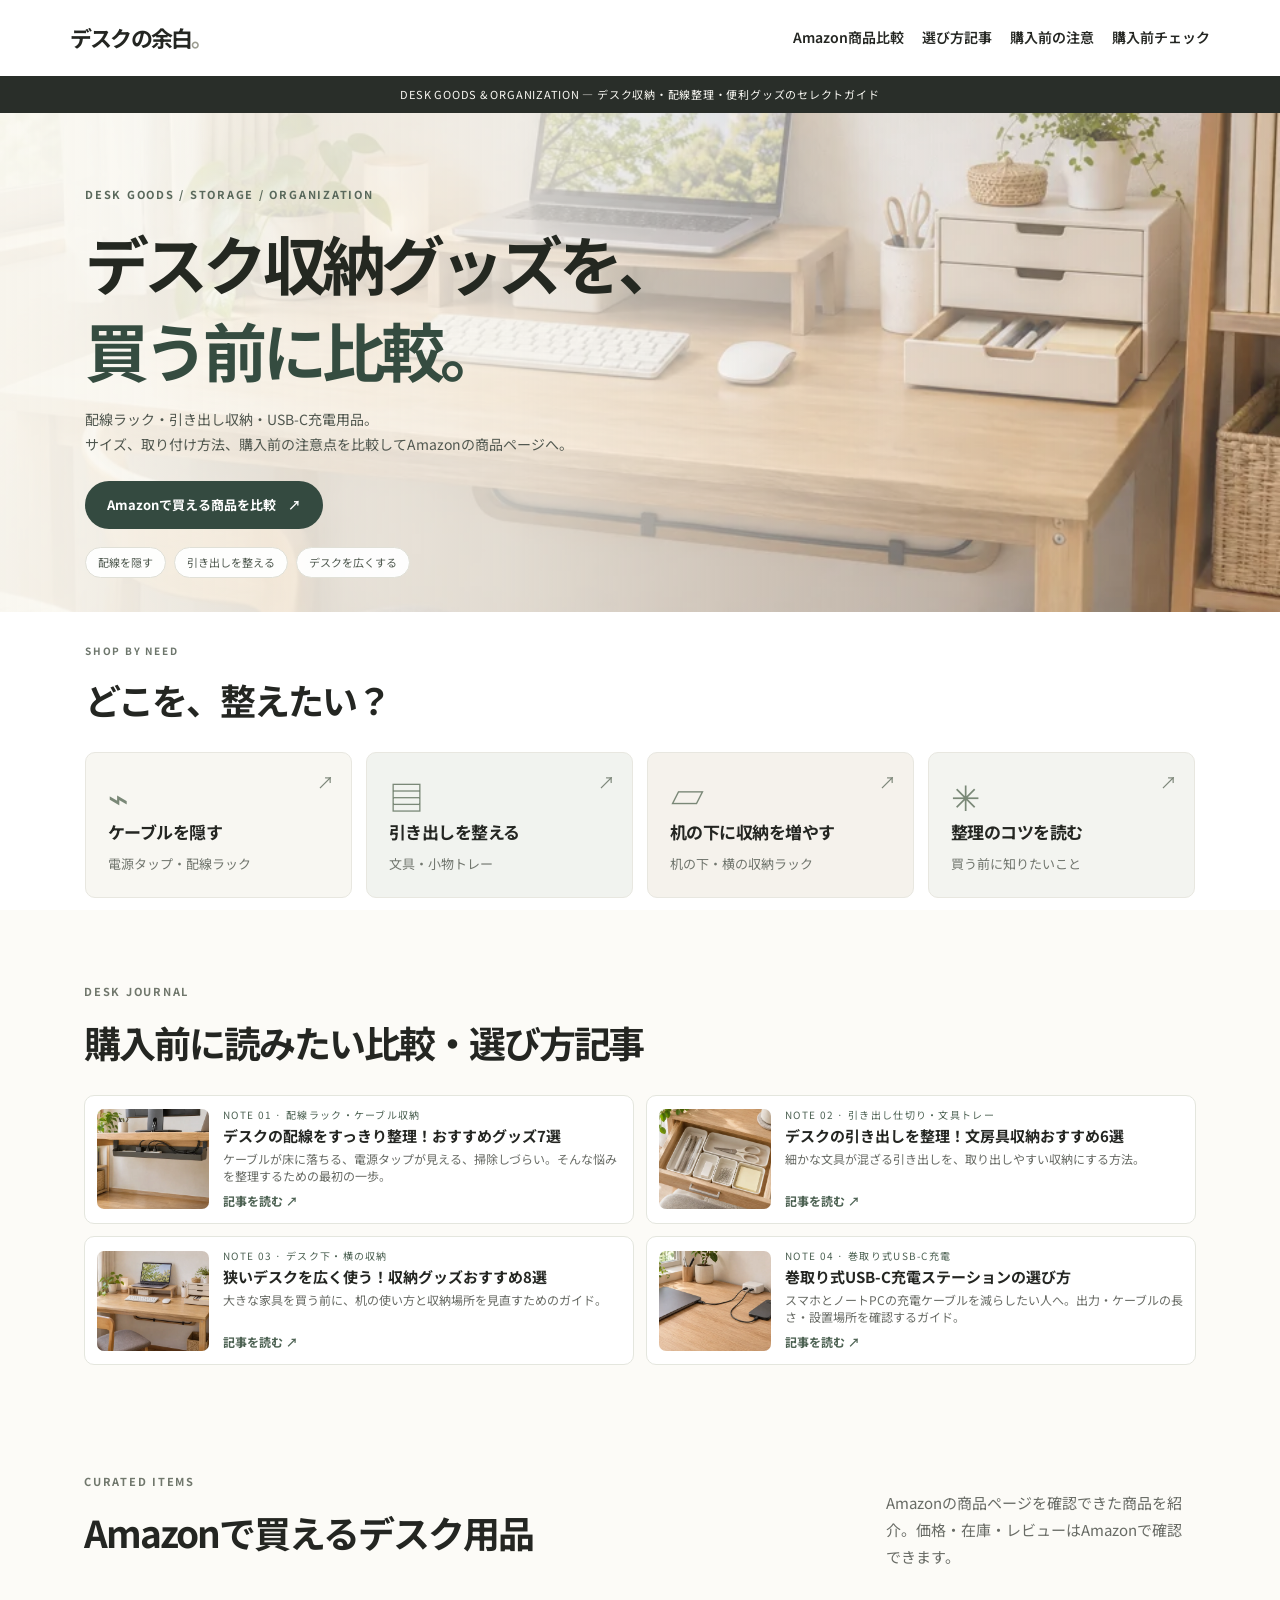
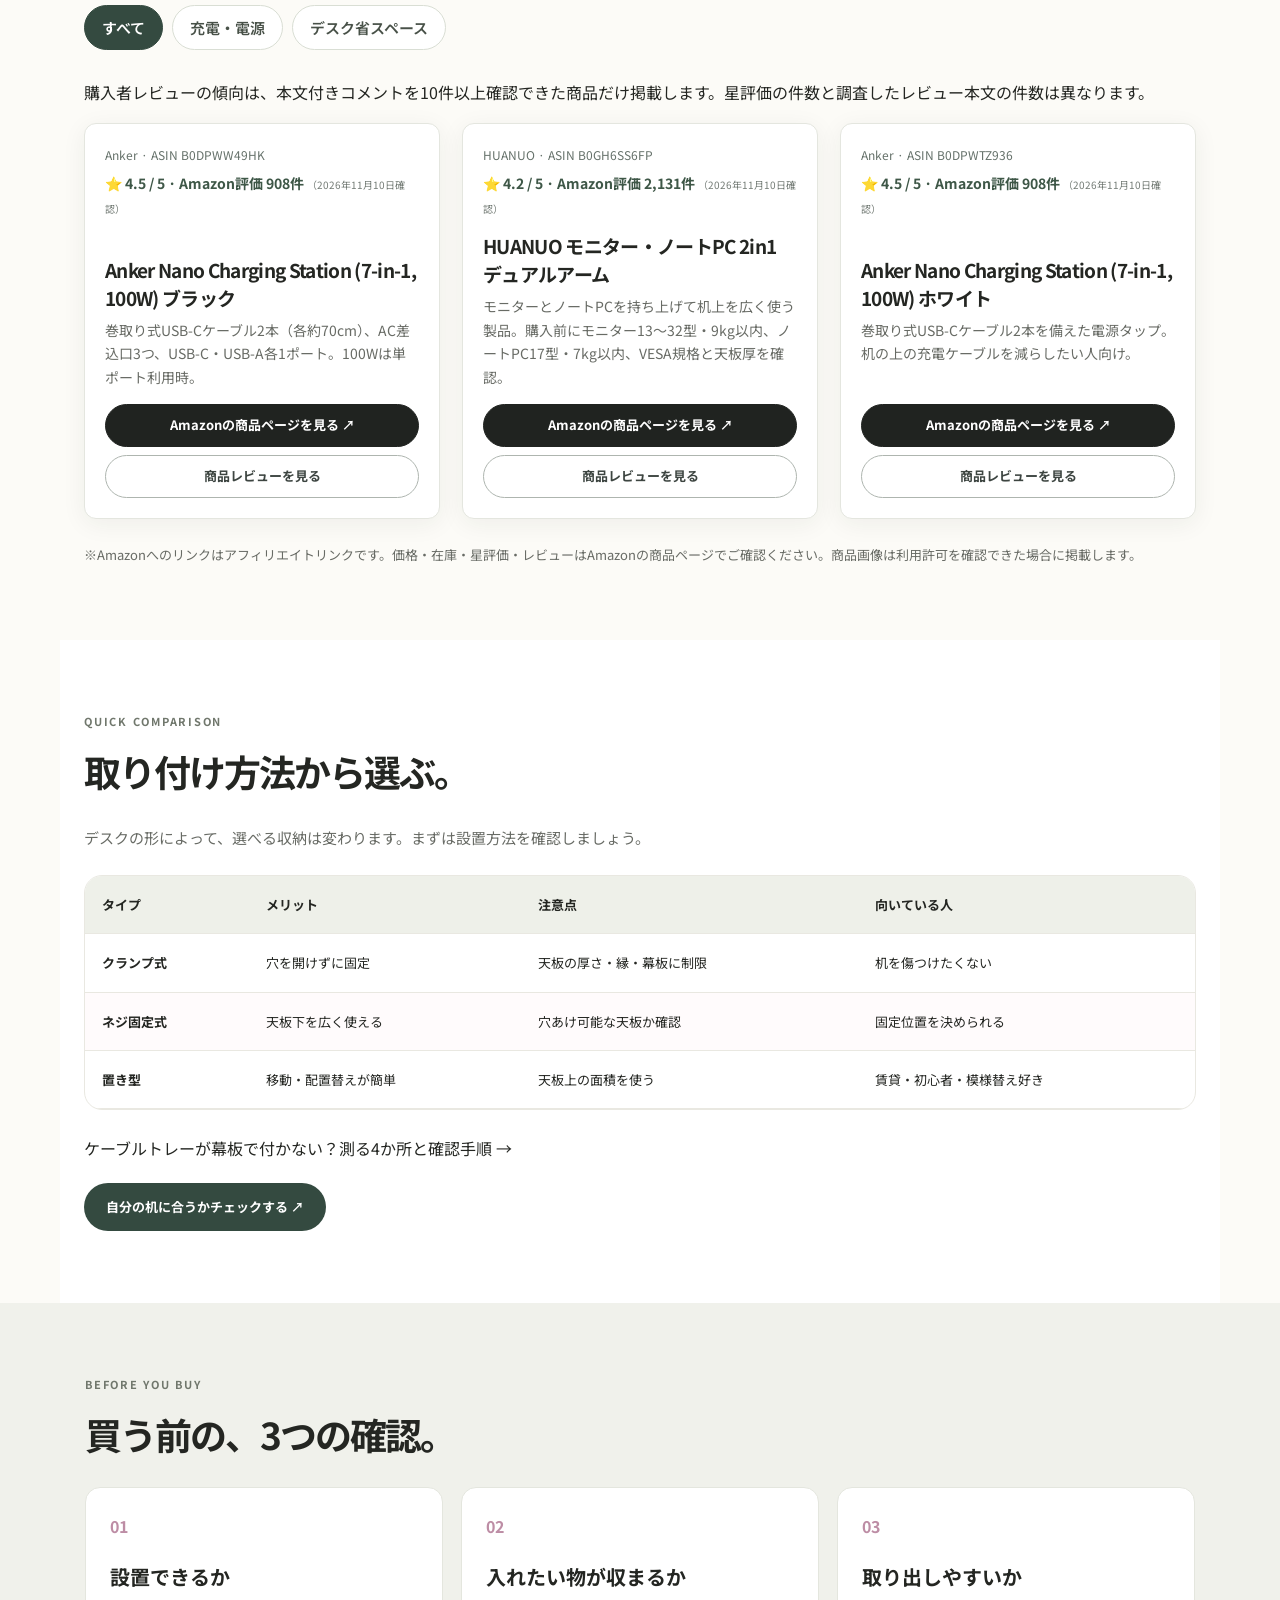
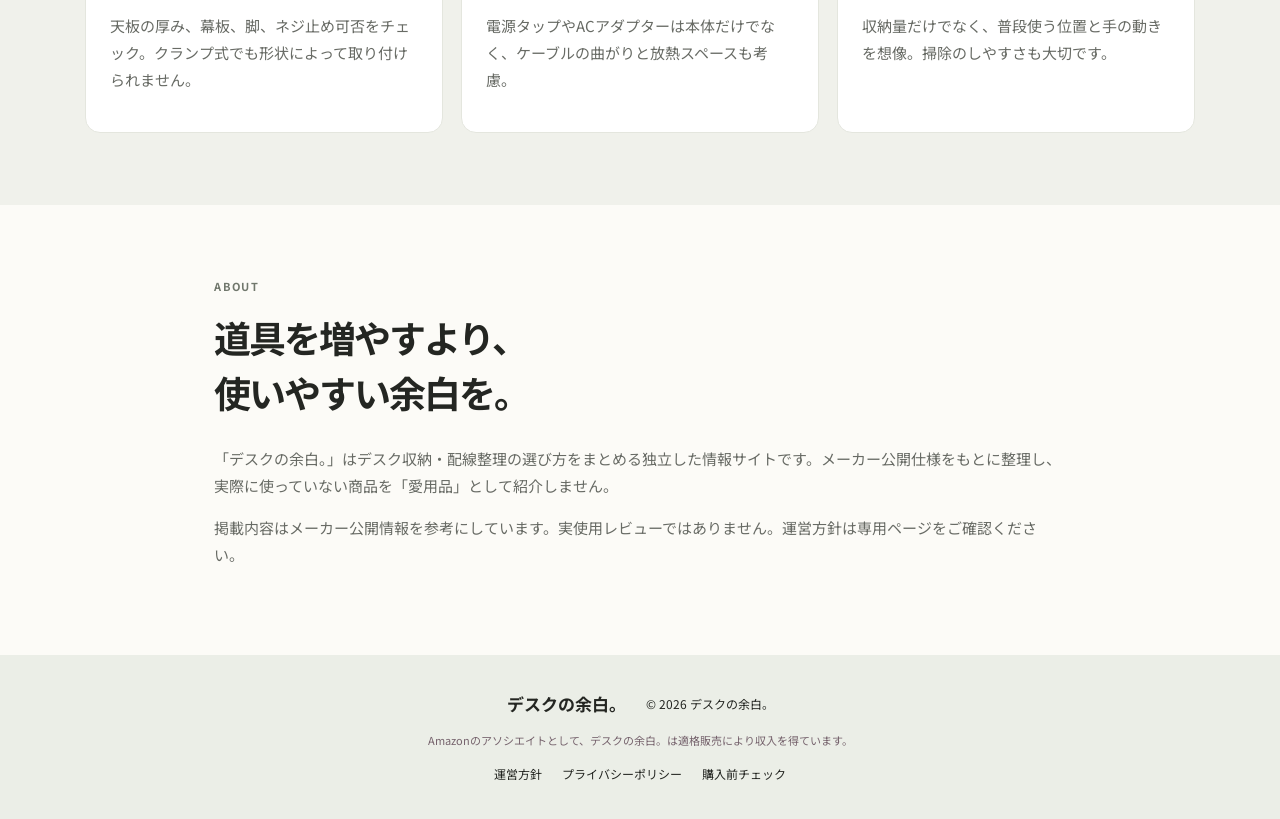
==== commit 32137aec: "商品レビューへのボタン文言を統一" ====
--- a/index.html
+++ b/index.html
@@ -1,3 +1,3 @@
 <!DOCTYPE html>
 
-<html lang="ja"><head><meta charset="utf-8"/><meta content="width=device-width,initial-scale=1" name="viewport"/><meta content="デスクの配線整理、狭い机の収納、引き出し整理に役立つおすすめグッズを比較。設置条件や選び方を分かりやすく紹介する「デスクの余白。」。" name="description"/><title>デスク収納・配線整理のおすすめ商品比較｜デスクの余白。</title><link href="style.css" rel="stylesheet"/><!-- Cloudflare Web Analytics --><script type='module' src='https://static.cloudflareinsights.com/beacon.min.js' data-cf-beacon='{"token": "b279277d8dfe49c0ad2bdf793476e3ce"}'></script><!-- End Cloudflare Web Analytics --><script type="application/ld+json">{"@context": "https://schema.org", "@type": "WebSite", "name": "デスクの余白。", "url": "https://desk-no-yohaku.pages.dev/", "inLanguage": "ja", "description": "デスクの配線整理、狭い机の収納、引き出し整理に役立つおすすめグッズを比較。設置条件や選び方を分かりやすく紹介する「デスクの余白。」。"}</script><link rel="canonical" href="https://desk-no-yohaku.pages.dev/"></head><body><header class="site-header"><a class="brand" href="./">デスクの余白<span>。</span></a><nav><a href="#products">Amazon商品比較</a><a href="#articles">選び方記事</a><a href="#guide">購入前の注意</a><a href="check.html">購入前チェック</a></nav></header><main><div class="announcement">DESK GOODS & ORGANIZATION — デスク収納・配線整理・便利グッズのセレクトガイド</div><section class="hero hero-photo"><div class="hero-photo-image" aria-hidden="true"></div><div class="hero-photo-shade" aria-hidden="true"></div><div class="eyebrow">DESK GOODS / STORAGE / ORGANIZATION</div><h1>デスク収納グッズを、<br/><em>買う前に比較。</em></h1><p>配線ラック・引き出し収納・USB-C充電用品。<br/>サイズ、取り付け方法、購入前の注意点を比較してAmazonの商品ページへ。</p><a class="hero-cta" href="#products">Amazonで買える商品を比較 <span>↗</span></a><div class="hero-bottom"><span>配線を隠す</span><span>引き出しを整える</span><span>デスクを広くする</span></div></section><section class="shop-paths" aria-label="デスク用品の探し方"><div class="shop-paths-inner"><div class="shop-kicker">SHOP BY NEED</div><h2>どこを、整えたい？</h2><div class="path-grid"><a href="notes/cable-goods-7.html"><span class="path-symbol">⌁</span><strong>ケーブルを隠す</strong><small>電源タップ・配線ラック</small><span class="path-arrow">↗</span></a><a href="notes/drawer-goods-6.html"><span class="path-symbol">▤</span><strong>引き出しを整える</strong><small>文具・小物トレー</small><span class="path-arrow">↗</span></a><a href="notes/small-desk-goods-8.html"><span class="path-symbol">▱</span><strong>机の下に収納を増やす</strong><small>机の下・横の収納ラック</small><span class="path-arrow">↗</span></a><a href="#articles"><span class="path-symbol">✳</span><strong>整理のコツを読む</strong><small>買う前に知りたいこと</small><span class="path-arrow">↗</span></a></div></div></section><section class="section article-section" id="articles"><div class="eyebrow">DESK JOURNAL</div><h2>購入前に読みたい比較・選び方記事</h2><div class="article-grid"><a class="article-tile" href="notes/cable-goods-7.html"><img class="article-thumb-photo" src="assets/cable-generated.webp" alt="机の下にまとめられたケーブルのイメージ（AI生成）" loading="lazy" decoding="async"><span class="article-number">NOTE 01 · 配線ラック・ケーブル収納</span><h3>デスクの配線をすっきり整理！おすすめグッズ7選</h3><p>ケーブルが床に落ちる、電源タップが見える、掃除しづらい。そんな悩みを整理するための最初の一歩。</p><span class="read-more">記事を読む ↗</span></a><a class="article-tile" href="notes/drawer-goods-6.html"><img class="article-thumb-photo" src="assets/drawer-generated.webp" alt="文房具を並べたデスクのイメージ（AI生成）" loading="lazy" decoding="async"><span class="article-number">NOTE 02 · 引き出し仕切り・文具トレー</span><h3>デスクの引き出しを整理！文房具収納おすすめ6選</h3><p>細かな文具が混ざる引き出しを、取り出しやすい収納にする方法。</p><span class="read-more">記事を読む ↗</span></a><a class="article-tile" href="notes/small-desk-goods-8.html"><img class="article-thumb-photo" src="assets/small-desk-generated.webp" alt="棚を使ったデスク収納のイメージ（AI生成）" loading="lazy" decoding="async"><span class="article-number">NOTE 03 · デスク下・横の収納</span><h3>狭いデスクを広く使う！収納グッズおすすめ8選</h3><p>大きな家具を買う前に、机の使い方と収納場所を見直すためのガイド。</p><span class="read-more">記事を読む ↗</span></a><a class="article-tile" href="notes/retractable-usbc-charging.html"><img class="article-thumb-photo" src="assets/charging-generated.webp" alt="デスクのUSB充電設備のイメージ（AI生成）" loading="lazy" decoding="async"><span class="article-number">NOTE 04 · 巻取り式USB-C充電</span><h3>巻取り式USB-C充電ステーションの選び方</h3><p>スマホとノートPCの充電ケーブルを減らしたい人へ。出力・ケーブルの長さ・設置場所を確認するガイド。</p><span class="read-more">記事を読む ↗</span></a></div></section><section class="section" id="products"><div class="section-top"><div><div class="eyebrow">CURATED ITEMS</div><h2>Amazonで買えるデスク用品</h2></div><p>Amazonの商品ページを確認できた商品を紹介。価格・在庫・レビューはAmazonで確認できます。</p></div><div aria-label="商品カテゴリ" class="filters" role="group"><button class="active" data-filter="すべて">すべて</button><button data-filter="充電">充電・電源</button><button data-filter="小物">デスク省スペース</button></div><p class="review-policy-note">購入者レビューの傾向は、本文付きコメントを10件以上確認できた商品だけ掲載します。星評価の件数と調査したレビュー本文の件数は異なります。</p><div class="products"><article class="product" data-category="充電"><div class="product-body"><div class="micro">Anker · ASIN B0DPWW49HK</div><p class="rating-evidence">⭐ 4.5 / 5 · Amazon評価 908件 <small>（2026年11月10日確認）</small></p><h3>Anker Nano Charging Station (7-in-1, 100W) ブラック</h3><p>巻取り式USB-Cケーブル2本（各約70cm）、AC差込口3つ、USB-C・USB-A各1ポート。100Wは単ポート利用時。</p><div class="actions amazon-actions"><a class="primary" href="https://www.amazon.co.jp/dp/B0DPWW49HK?tag=moon12-22" rel="sponsored noopener noreferrer" target="_blank">Amazonの商品ページを見る ↗</a><a class="secondary" href="https://www.amazon.co.jp/dp/B0DPWW49HK?tag=moon12-22#customerReviews" rel="sponsored noopener noreferrer" target="_blank">⭐ Amazonの星評価・購入者レビューを見る ↗</a></div></div></article><article class="product" data-category="小物"><div class="product-body"><div class="micro">HUANUO · ASIN B0GH6SS6FP</div><p class="rating-evidence">⭐ 4.2 / 5 · Amazon評価 2,131件 <small>（2026年11月10日確認）</small></p><h3>HUANUO モニター・ノートPC 2in1 デュアルアーム</h3><p>モニターとノートPCを持ち上げて机上を広く使う製品。購入前にモニター13〜32型・9kg以内、ノートPC17型・7kg以内、VESA規格と天板厚を確認。</p><div class="actions amazon-actions"><a class="primary" href="https://www.amazon.co.jp/dp/B0GH6SS6FP?tag=moon12-22" rel="sponsored noopener noreferrer" target="_blank">Amazonの商品ページを見る ↗</a><a class="secondary" href="https://www.amazon.co.jp/dp/B0GH6SS6FP?tag=moon12-22#customerReviews" rel="sponsored noopener noreferrer" target="_blank">⭐ Amazonの星評価・購入者レビューを見る ↗</a></div></div></article><article class="product" data-category="充電"><div class="product-body"><div class="micro">Anker · ASIN B0DPWTZ936</div><p class="rating-evidence">⭐ 4.5 / 5 · Amazon評価 908件 <small>（2026年11月10日確認）</small></p><h3>Anker Nano Charging Station (7-in-1, 100W) ホワイト</h3><p>巻取り式USB-Cケーブル2本を備えた電源タップ。机の上の充電ケーブルを減らしたい人向け。</p><div class="actions amazon-actions"><a class="primary" href="https://www.amazon.co.jp/dp/B0DPWTZ936?tag=moon12-22" rel="sponsored noopener noreferrer" target="_blank">Amazonの商品ページを見る ↗</a><a class="secondary" href="https://www.amazon.co.jp/dp/B0DPWTZ936?tag=moon12-22#customerReviews" rel="sponsored noopener noreferrer" target="_blank">⭐ Amazonの星評価・購入者レビューを見る ↗</a></div></div></article></div><p class="disclaimer">※Amazonへのリンクはアフィリエイトリンクです。価格・在庫・星評価・レビューはAmazonの商品ページでご確認ください。商品画像は利用許可を確認できた場合に掲載します。</p></section><section class="section comparison" id="compare"><div class="eyebrow">QUICK COMPARISON</div><h2>取り付け方法から選ぶ。</h2><p class="comparison-lead">デスクの形によって、選べる収納は変わります。まずは設置方法を確認しましょう。</p><div class="table-scroll"><table class="compare-table"><thead><tr><th>タイプ</th><th>メリット</th><th>注意点</th><th>向いている人</th></tr></thead><tbody><tr><th>クランプ式</th><td>穴を開けずに固定</td><td>天板の厚さ・縁・幕板に制限</td><td>机を傷つけたくない</td></tr><tr><th>ネジ固定式</th><td>天板下を広く使える</td><td>穴あけ可能な天板か確認</td><td>固定位置を決められる</td></tr><tr><th>置き型</th><td>移動・配置替えが簡単</td><td>天板上の面積を使う</td><td>賃貸・初心者・模様替え好き</td></tr></tbody></table></div><p><a href="notes/cable-management.html#tray-fit">ケーブルトレーが幕板で付かない？測る4か所と確認手順 →</a></p><a class="check-cta" href="check.html">自分の机に合うかチェックする ↗</a></section><section class="section guide" id="guide"><div class="eyebrow">BEFORE YOU BUY</div><h2>買う前の、3つの確認。</h2><div class="steps"><article><span>01</span><h3>設置できるか</h3><p>天板の厚み、幕板、脚、ネジ止め可否をチェック。クランプ式でも形状によって取り付けられません。</p></article><article><span>02</span><h3>入れたい物が収まるか</h3><p>電源タップやACアダプターは本体だけでなく、ケーブルの曲がりと放熱スペースも考慮。</p></article><article><span>03</span><h3>取り出しやすいか</h3><p>収納量だけでなく、普段使う位置と手の動きを想像。掃除のしやすさも大切です。</p></article></div></section><section class="section about" id="about"><div class="eyebrow">ABOUT</div><h2>道具を増やすより、<br/>使いやすい余白を。</h2><p>「デスクの余白。」はデスク収納・配線整理の選び方をまとめる独立した情報サイトです。メーカー公開仕様をもとに整理し、実際に使っていない商品を「愛用品」として紹介しません。</p><p>掲載内容はメーカー公開情報を参考にしています。実使用レビューではありません。運営方針は専用ページをご確認ください。</p></section></main><footer><strong>デスクの余白。</strong><span>© 2026 デスクの余白。</span><small>Amazonのアソシエイトとして、デスクの余白。は適格販売により収入を得ています。</small><a href="about.html">運営方針</a> <a href="privacy.html">プライバシーポリシー</a><a href="check.html">購入前チェック</a></footer><script src="script.js"></script></body></html>+<html lang="ja"><head><meta charset="utf-8"/><meta content="width=device-width,initial-scale=1" name="viewport"/><meta content="デスクの配線整理、狭い机の収納、引き出し整理に役立つおすすめグッズを比較。設置条件や選び方を分かりやすく紹介する「デスクの余白。」。" name="description"/><title>デスク収納・配線整理のおすすめ商品比較｜デスクの余白。</title><link href="style.css" rel="stylesheet"/><!-- Cloudflare Web Analytics --><script type='module' src='https://static.cloudflareinsights.com/beacon.min.js' data-cf-beacon='{"token": "b279277d8dfe49c0ad2bdf793476e3ce"}'></script><!-- End Cloudflare Web Analytics --><script type="application/ld+json">{"@context": "https://schema.org", "@type": "WebSite", "name": "デスクの余白。", "url": "https://desk-no-yohaku.pages.dev/", "inLanguage": "ja", "description": "デスクの配線整理、狭い机の収納、引き出し整理に役立つおすすめグッズを比較。設置条件や選び方を分かりやすく紹介する「デスクの余白。」。"}</script><link rel="canonical" href="https://desk-no-yohaku.pages.dev/"></head><body><header class="site-header"><a class="brand" href="./">デスクの余白<span>。</span></a><nav><a href="#products">Amazon商品比較</a><a href="#articles">選び方記事</a><a href="#guide">購入前の注意</a><a href="/check">購入前チェック</a></nav></header><main><div class="announcement">DESK GOODS & ORGANIZATION — デスク収納・配線整理・便利グッズのセレクトガイド</div><section class="hero hero-photo"><div class="hero-photo-image" aria-hidden="true"></div><div class="hero-photo-shade" aria-hidden="true"></div><div class="eyebrow">DESK GOODS / STORAGE / ORGANIZATION</div><h1>デスク収納グッズを、<br/><em>買う前に比較。</em></h1><p>配線ラック・引き出し収納・USB-C充電用品。<br/>サイズ、取り付け方法、購入前の注意点を比較してAmazonの商品ページへ。</p><a class="hero-cta" href="#products">Amazonで買える商品を比較 <span>↗</span></a><div class="hero-bottom"><span>配線を隠す</span><span>引き出しを整える</span><span>デスクを広くする</span></div></section><section class="shop-paths" aria-label="デスク用品の探し方"><div class="shop-paths-inner"><div class="shop-kicker">SHOP BY NEED</div><h2>どこを、整えたい？</h2><div class="path-grid"><a href="/notes/cable-goods-7"><span class="path-symbol">⌁</span><strong>ケーブルを隠す</strong><small>電源タップ・配線ラック</small><span class="path-arrow">↗</span></a><a href="/notes/drawer-goods-6"><span class="path-symbol">▤</span><strong>引き出しを整える</strong><small>文具・小物トレー</small><span class="path-arrow">↗</span></a><a href="/notes/small-desk-goods-8"><span class="path-symbol">▱</span><strong>机の下に収納を増やす</strong><small>机の下・横の収納ラック</small><span class="path-arrow">↗</span></a><a href="#articles"><span class="path-symbol">✳</span><strong>整理のコツを読む</strong><small>買う前に知りたいこと</small><span class="path-arrow">↗</span></a></div></div></section><section class="section article-section" id="articles"><div class="eyebrow">DESK JOURNAL</div><h2>購入前に読みたい比較・選び方記事</h2><div class="article-grid"><a class="article-tile" href="/notes/cable-goods-7"><img class="article-thumb-photo" src="assets/cable-generated.webp" alt="机の下にまとめられたケーブルのイメージ（AI生成）" loading="lazy" decoding="async"><span class="article-number">NOTE 01 · 配線ラック・ケーブル収納</span><h3>デスクの配線をすっきり整理！おすすめグッズ7選</h3><p>ケーブルが床に落ちる、電源タップが見える、掃除しづらい。そんな悩みを整理するための最初の一歩。</p><span class="read-more">記事を読む ↗</span></a><a class="article-tile" href="/notes/drawer-goods-6"><img class="article-thumb-photo" src="assets/drawer-generated.webp" alt="文房具を並べたデスクのイメージ（AI生成）" loading="lazy" decoding="async"><span class="article-number">NOTE 02 · 引き出し仕切り・文具トレー</span><h3>デスクの引き出しを整理！文房具収納おすすめ6選</h3><p>細かな文具が混ざる引き出しを、取り出しやすい収納にする方法。</p><span class="read-more">記事を読む ↗</span></a><a class="article-tile" href="/notes/small-desk-goods-8"><img class="article-thumb-photo" src="assets/small-desk-generated.webp" alt="棚を使ったデスク収納のイメージ（AI生成）" loading="lazy" decoding="async"><span class="article-number">NOTE 03 · デスク下・横の収納</span><h3>狭いデスクを広く使う！収納グッズおすすめ8選</h3><p>大きな家具を買う前に、机の使い方と収納場所を見直すためのガイド。</p><span class="read-more">記事を読む ↗</span></a><a class="article-tile" href="/notes/retractable-usbc-charging"><img class="article-thumb-photo" src="assets/charging-generated.webp" alt="デスクのUSB充電設備のイメージ（AI生成）" loading="lazy" decoding="async"><span class="article-number">NOTE 04 · 巻取り式USB-C充電</span><h3>巻取り式USB-C充電ステーションの選び方</h3><p>スマホとノートPCの充電ケーブルを減らしたい人へ。出力・ケーブルの長さ・設置場所を確認するガイド。</p><span class="read-more">記事を読む ↗</span></a></div></section><section class="section" id="products"><div class="section-top"><div><div class="eyebrow">CURATED ITEMS</div><h2>Amazonで買えるデスク用品</h2></div><p>Amazonの商品ページを確認できた商品を紹介。価格・在庫・レビューはAmazonで確認できます。</p></div><div aria-label="商品カテゴリ" class="filters" role="group"><button class="active" data-filter="すべて">すべて</button><button data-filter="充電">充電・電源</button><button data-filter="小物">デスク省スペース</button></div><p class="review-policy-note">購入者レビューの傾向は、本文付きコメントを10件以上確認できた商品だけ掲載します。星評価の件数と調査したレビュー本文の件数は異なります。</p><div class="products"><article class="product" data-category="充電"><div class="product-body"><div class="micro">Anker · ASIN B0DPWW49HK</div><p class="rating-evidence">⭐ 4.5 / 5 · Amazon評価 908件 <small>（2026年11月10日確認）</small></p><h3>Anker Nano Charging Station (7-in-1, 100W) ブラック</h3><p>巻取り式USB-Cケーブル2本（各約70cm）、AC差込口3つ、USB-C・USB-A各1ポート。100Wは単ポート利用時。</p><div class="actions amazon-actions"><a class="primary" href="https://www.amazon.co.jp/dp/B0DPWW49HK?tag=moon12-22" rel="sponsored noopener noreferrer" target="_blank">Amazonの商品ページを見る ↗</a><a class="secondary" href="https://www.amazon.co.jp/dp/B0DPWW49HK?tag=moon12-22#customerReviews" rel="sponsored noopener noreferrer" target="_blank">商品レビューを見る</a></div></div></article><article class="product" data-category="小物"><div class="product-body"><div class="micro">HUANUO · ASIN B0GH6SS6FP</div><p class="rating-evidence">⭐ 4.2 / 5 · Amazon評価 2,131件 <small>（2026年11月10日確認）</small></p><h3>HUANUO モニター・ノートPC 2in1 デュアルアーム</h3><p>モニターとノートPCを持ち上げて机上を広く使う製品。購入前にモニター13〜32型・9kg以内、ノートPC17型・7kg以内、VESA規格と天板厚を確認。</p><div class="actions amazon-actions"><a class="primary" href="https://www.amazon.co.jp/dp/B0GH6SS6FP?tag=moon12-22" rel="sponsored noopener noreferrer" target="_blank">Amazonの商品ページを見る ↗</a><a class="secondary" href="https://www.amazon.co.jp/dp/B0GH6SS6FP?tag=moon12-22#customerReviews" rel="sponsored noopener noreferrer" target="_blank">商品レビューを見る</a></div></div></article><article class="product" data-category="充電"><div class="product-body"><div class="micro">Anker · ASIN B0DPWTZ936</div><p class="rating-evidence">⭐ 4.5 / 5 · Amazon評価 908件 <small>（2026年11月10日確認）</small></p><h3>Anker Nano Charging Station (7-in-1, 100W) ホワイト</h3><p>巻取り式USB-Cケーブル2本を備えた電源タップ。机の上の充電ケーブルを減らしたい人向け。</p><div class="actions amazon-actions"><a class="primary" href="https://www.amazon.co.jp/dp/B0DPWTZ936?tag=moon12-22" rel="sponsored noopener noreferrer" target="_blank">Amazonの商品ページを見る ↗</a><a class="secondary" href="https://www.amazon.co.jp/dp/B0DPWTZ936?tag=moon12-22#customerReviews" rel="sponsored noopener noreferrer" target="_blank">商品レビューを見る</a></div></div></article></div><p class="disclaimer">※Amazonへのリンクはアフィリエイトリンクです。価格・在庫・星評価・レビューはAmazonの商品ページでご確認ください。商品画像は利用許可を確認できた場合に掲載します。</p></section><section class="section comparison" id="compare"><div class="eyebrow">QUICK COMPARISON</div><h2>取り付け方法から選ぶ。</h2><p class="comparison-lead">デスクの形によって、選べる収納は変わります。まずは設置方法を確認しましょう。</p><div class="table-scroll"><table class="compare-table"><thead><tr><th>タイプ</th><th>メリット</th><th>注意点</th><th>向いている人</th></tr></thead><tbody><tr><th>クランプ式</th><td>穴を開けずに固定</td><td>天板の厚さ・縁・幕板に制限</td><td>机を傷つけたくない</td></tr><tr><th>ネジ固定式</th><td>天板下を広く使える</td><td>穴あけ可能な天板か確認</td><td>固定位置を決められる</td></tr><tr><th>置き型</th><td>移動・配置替えが簡単</td><td>天板上の面積を使う</td><td>賃貸・初心者・模様替え好き</td></tr></tbody></table></div><p><a href="/notes/cable-management#tray-fit">ケーブルトレーが幕板で付かない？測る4か所と確認手順 →</a></p><a class="check-cta" href="/check">自分の机に合うかチェックする ↗</a></section><section class="section guide" id="guide"><div class="eyebrow">BEFORE YOU BUY</div><h2>買う前の、3つの確認。</h2><div class="steps"><article><span>01</span><h3>設置できるか</h3><p>天板の厚み、幕板、脚、ネジ止め可否をチェック。クランプ式でも形状によって取り付けられません。</p></article><article><span>02</span><h3>入れたい物が収まるか</h3><p>電源タップやACアダプターは本体だけでなく、ケーブルの曲がりと放熱スペースも考慮。</p></article><article><span>03</span><h3>取り出しやすいか</h3><p>収納量だけでなく、普段使う位置と手の動きを想像。掃除のしやすさも大切です。</p></article></div></section><section class="section about" id="about"><div class="eyebrow">ABOUT</div><h2>道具を増やすより、<br/>使いやすい余白を。</h2><p>「デスクの余白。」はデスク収納・配線整理の選び方をまとめる独立した情報サイトです。メーカー公開仕様をもとに整理し、実際に使っていない商品を「愛用品」として紹介しません。</p><p>掲載内容はメーカー公開情報を参考にしています。実使用レビューではありません。運営方針は専用ページをご確認ください。</p></section></main><footer><strong>デスクの余白。</strong><span>© 2026 デスクの余白。</span><small>Amazonのアソシエイトとして、デスクの余白。は適格販売により収入を得ています。</small><a href="/about">運営方針</a> <a href="/privacy">プライバシーポリシー</a><a href="/check">購入前チェック</a></footer><script src="script.js"></script></body></html>
